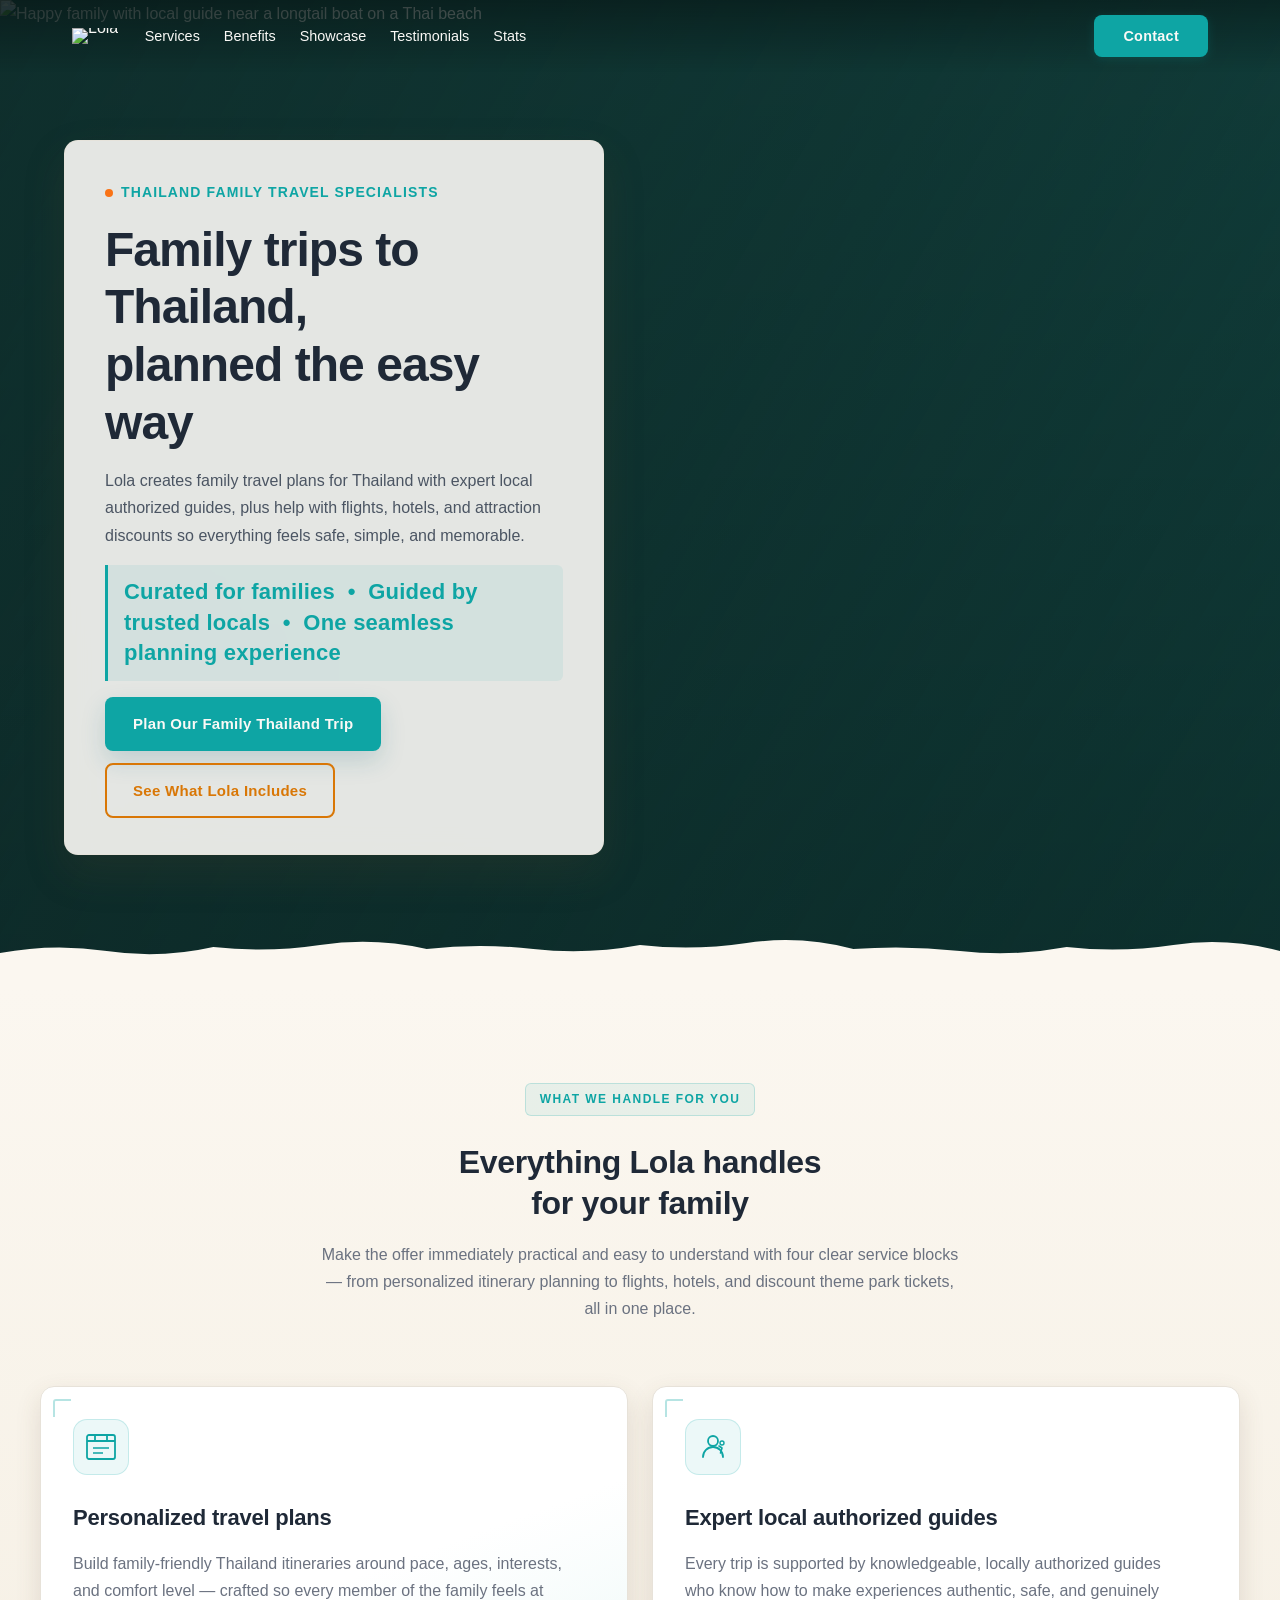
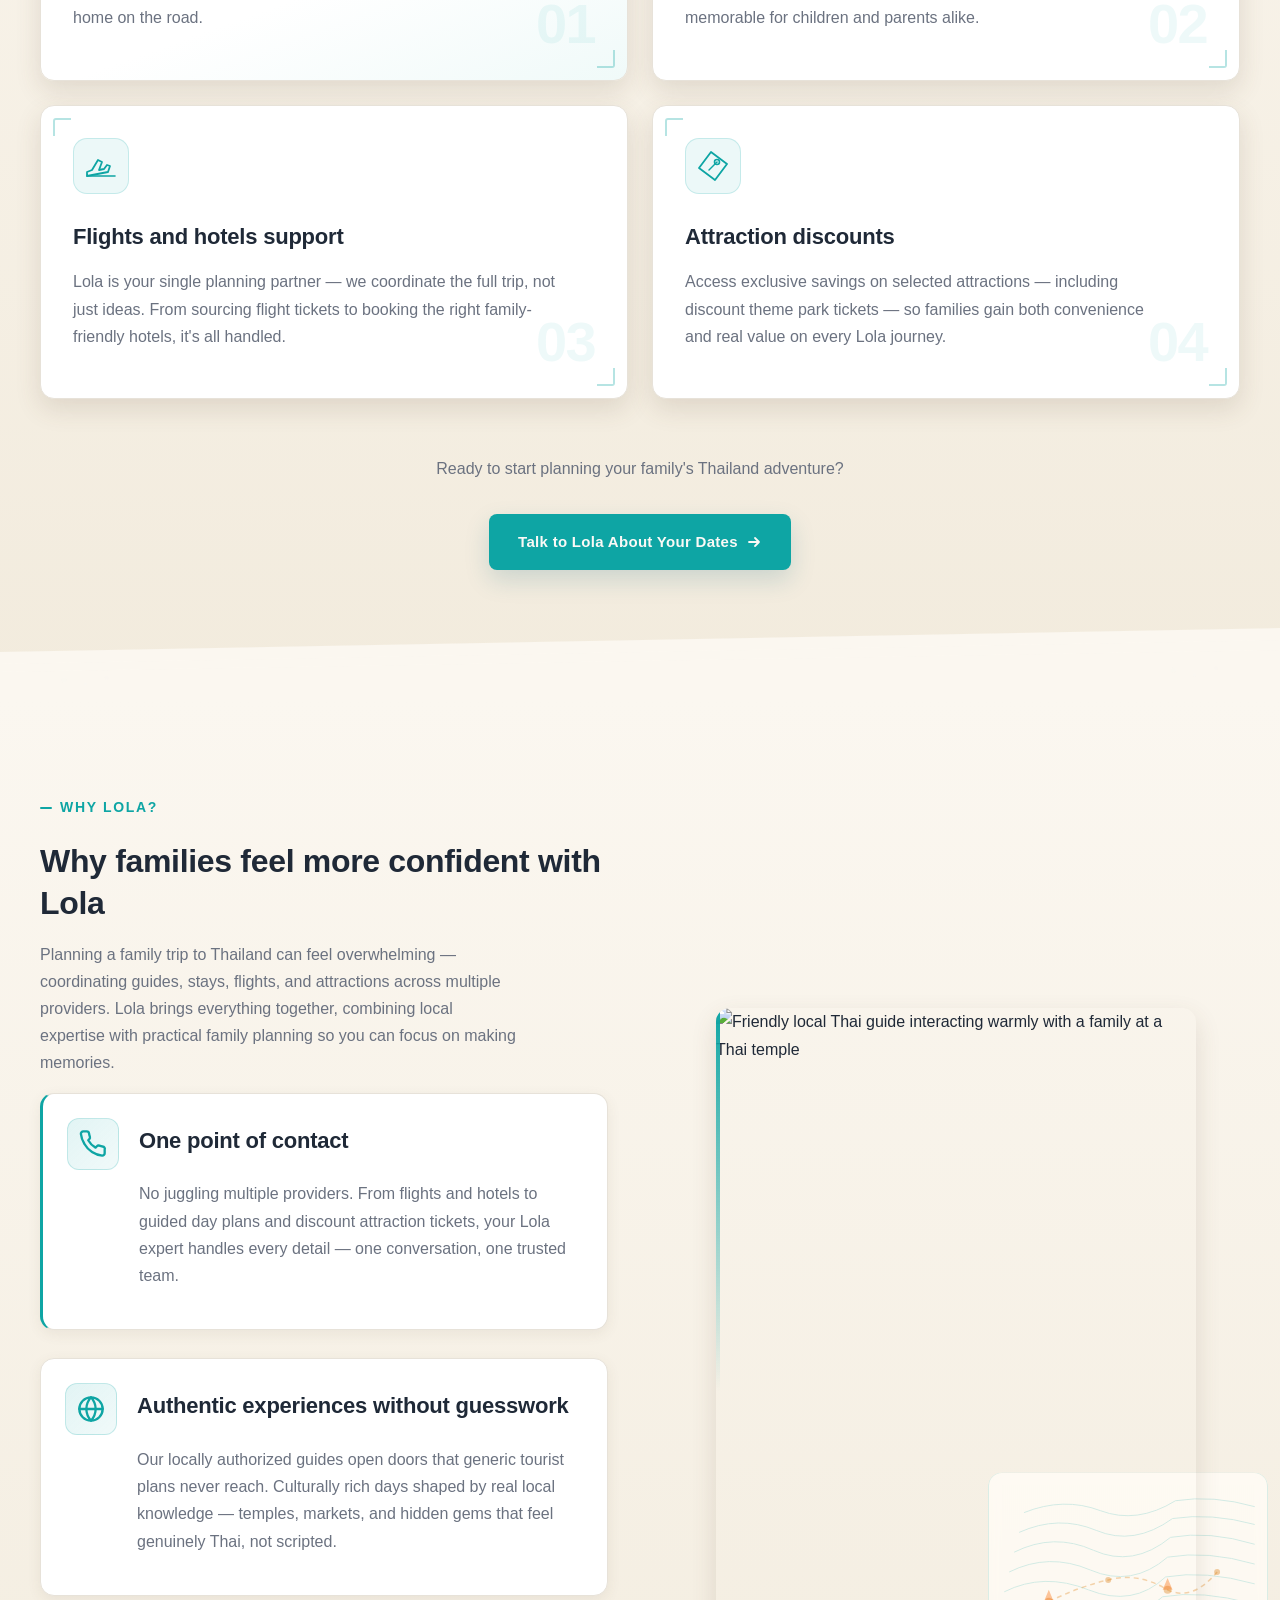
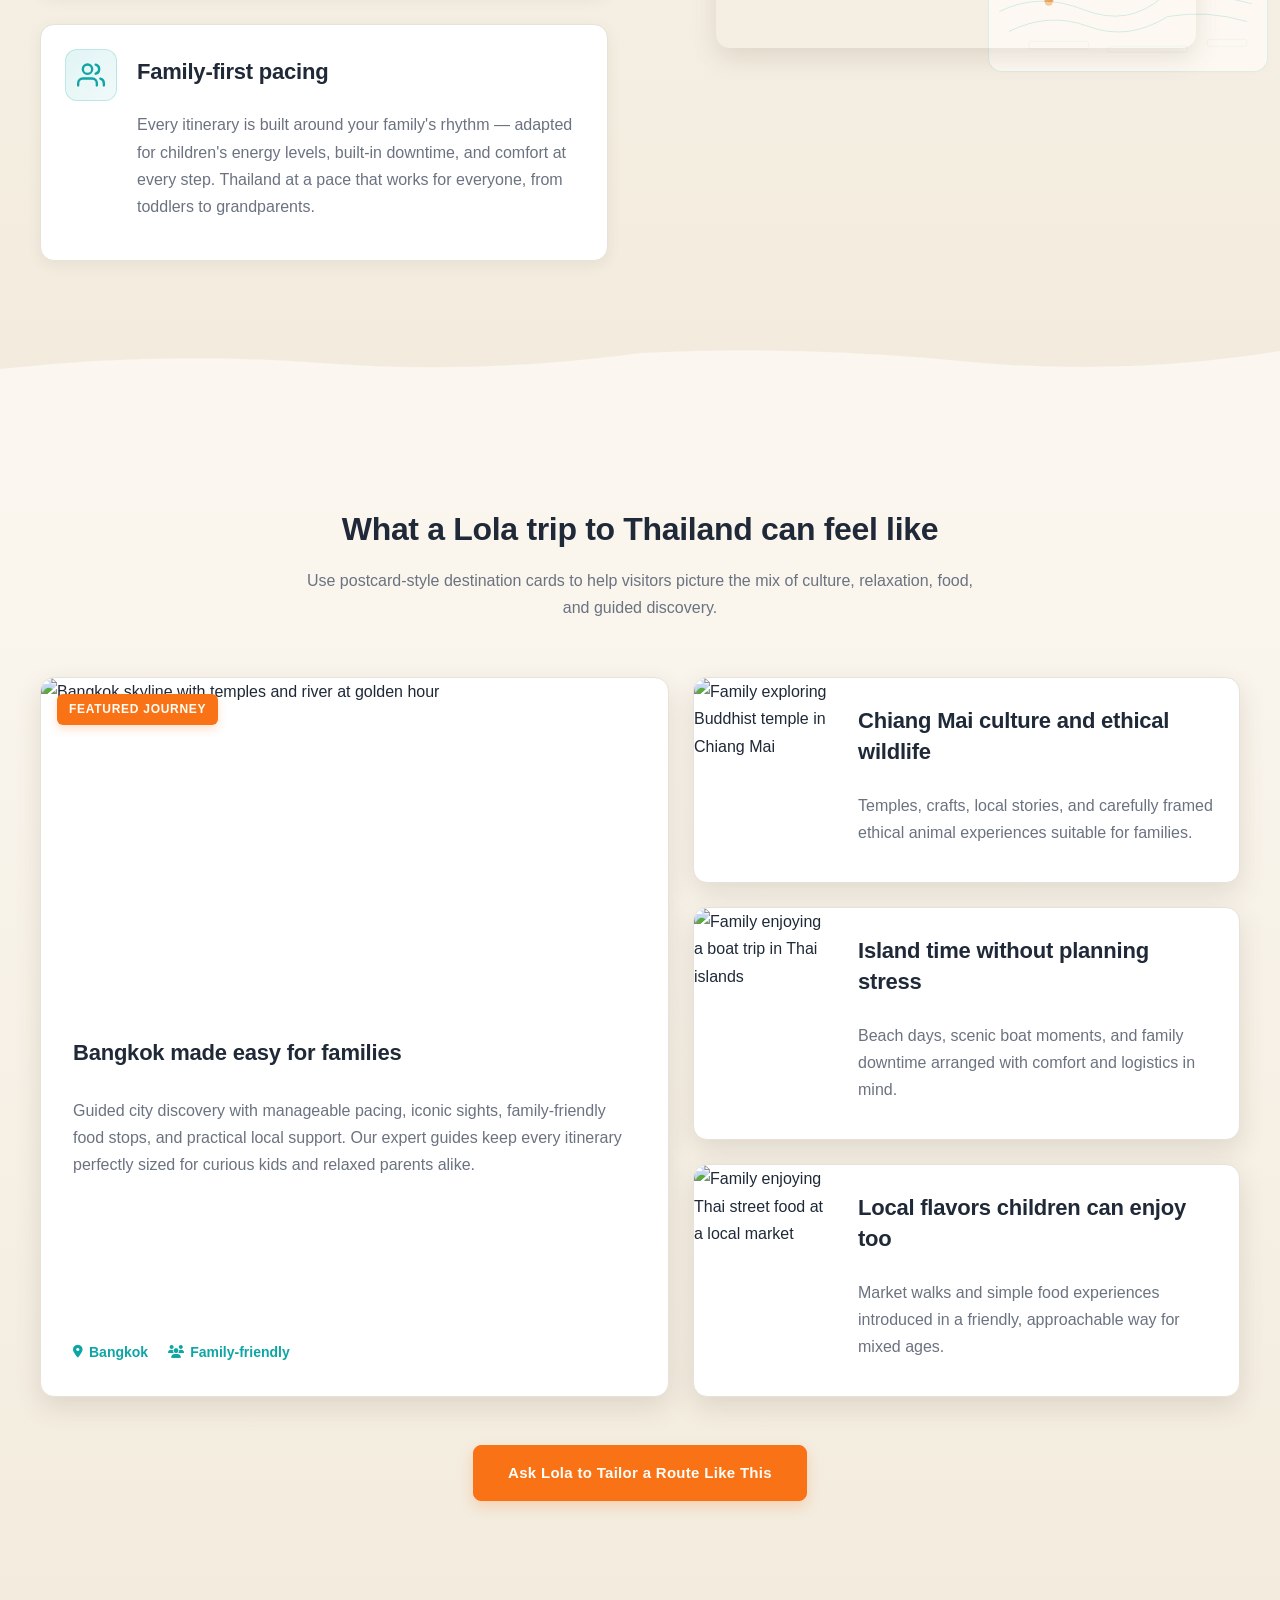
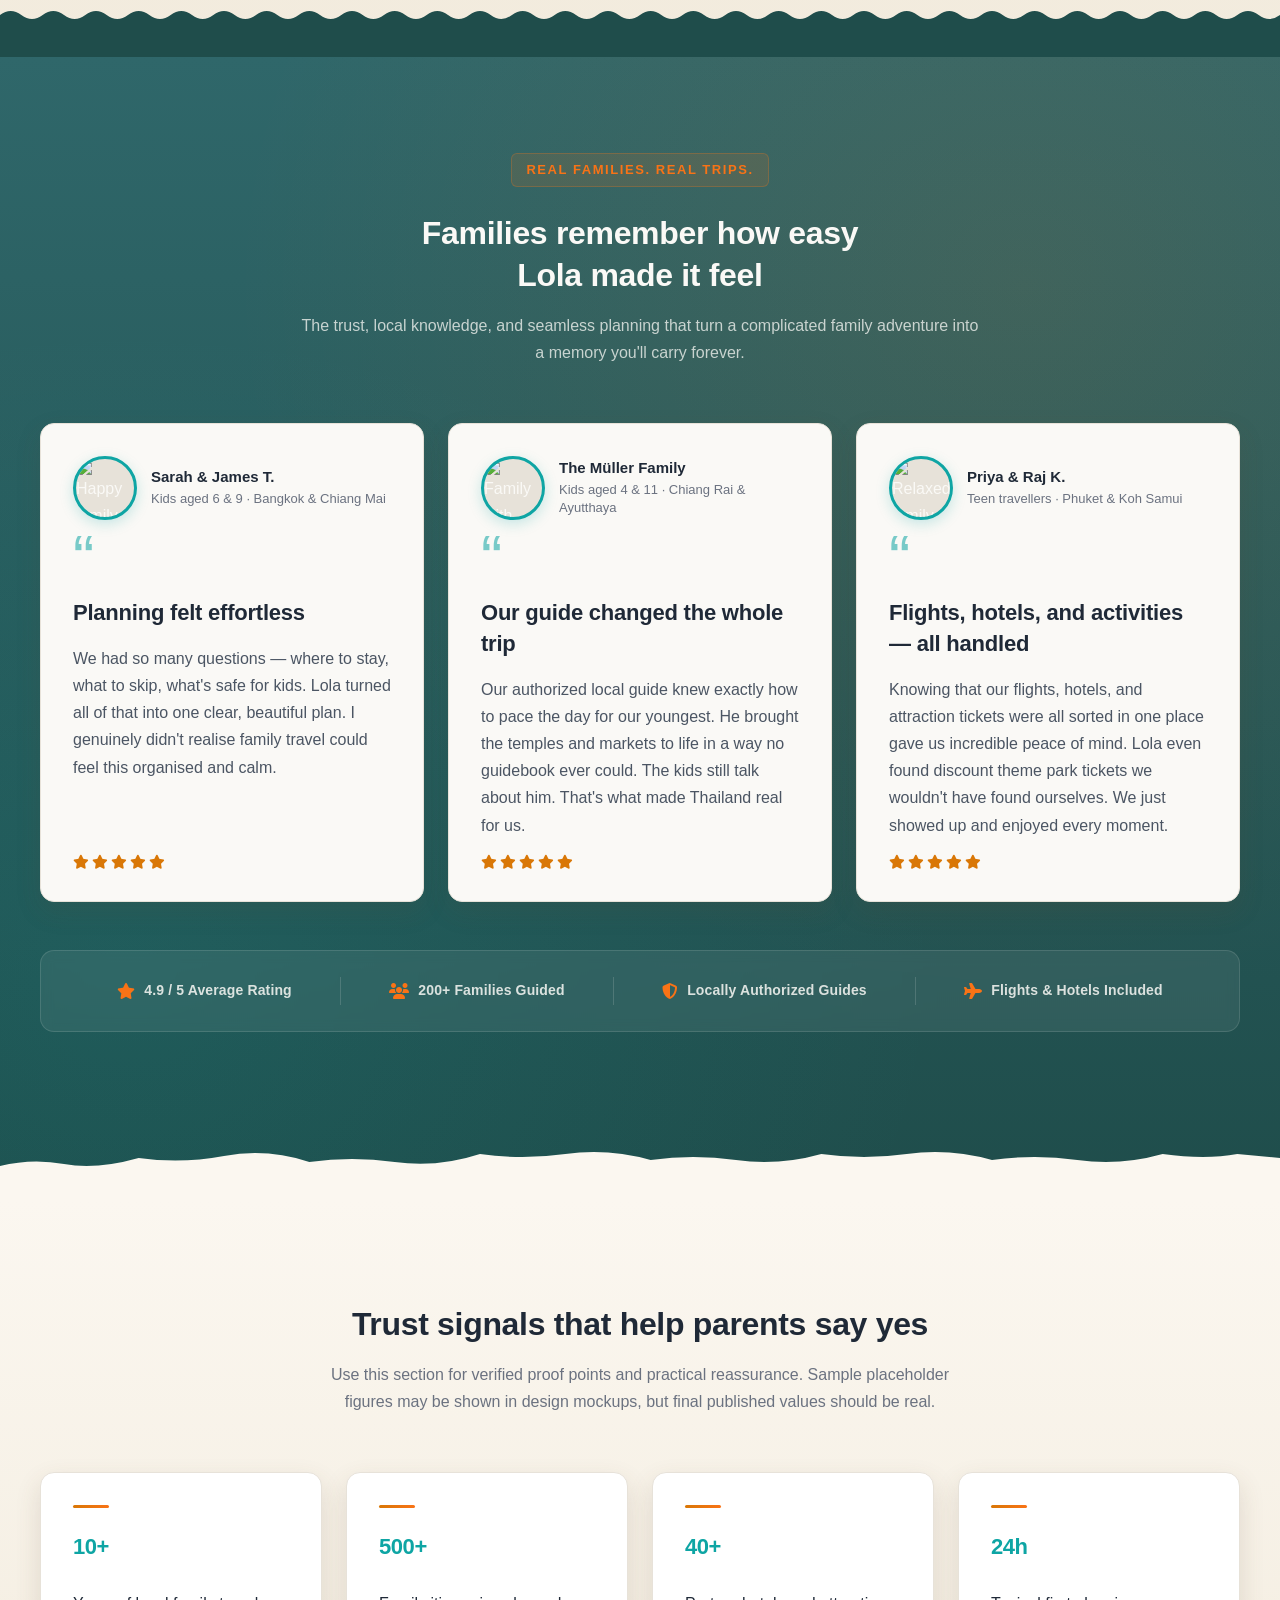
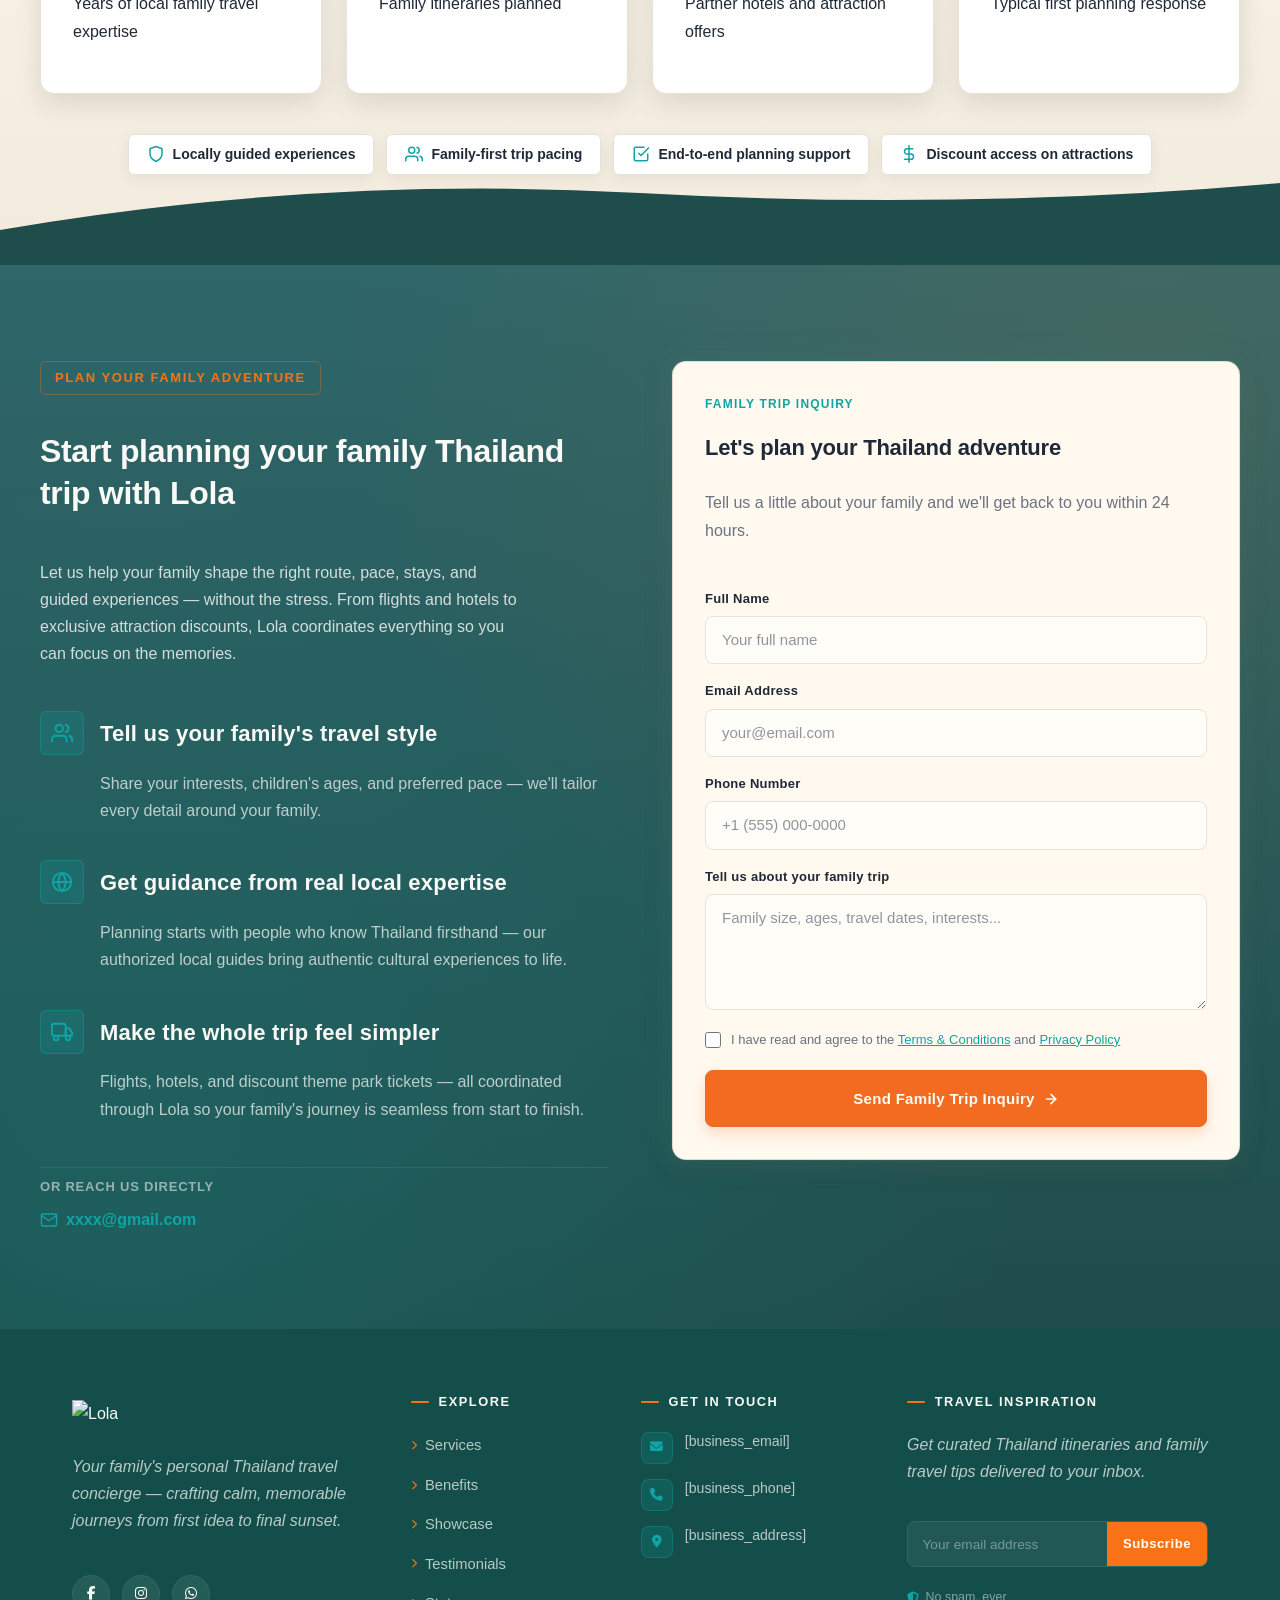
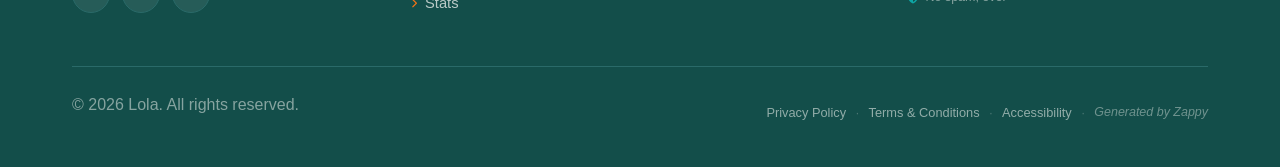
==== index.html @ 4117907b "Background sync: Progressive GitHub Sync" ====
<!DOCTYPE html>
<html lang="en" dir="ltr">
<head>
    <meta charset="UTF-8">
    <meta name="viewport" content="width=device-width, initial-scale=1.0">
    <meta name="robots" content="index, follow">
    <title>Book Google Flight Tickets to Thailand — Lola</title>
    <meta name="description" content="Discover Thailand with your family through Lola&#39;s curated guided tours. Score google flight tickets, exclusive hotel deals, and discount theme park tickets for an unforgettable adventure.">
    <meta name="keywords" content="google flight tickets, discount theme park tickets, family travel Thailand, Lola, american airlines multi city">
    
    <!-- Favicons -->
    <link rel="icon" type="image/x-icon" href="/assets/favicon.ico">
    <link rel="icon" type="image/png" sizes="16x16" href="/assets/favicon-16x16.png">
    <link rel="icon" type="image/png" sizes="32x32" href="/assets/favicon-32x32.png">
    <link rel="icon" type="image/png" sizes="48x48" href="/assets/favicon-48x48.png">
    <link rel="icon" type="image/png" sizes="192x192" href="/assets/favicon-192x192.png">
    <link rel="icon" type="image/png" sizes="512x512" href="/assets/favicon-512x512.png">
    <link rel="apple-touch-icon" href="/assets/apple-touch-icon.png">
    <!-- Zappy Analytics -->
<script>
(function() {
  'use strict';
  
  // Configuration
  var config = {
    websiteId: '468d2882-c466-44e0-af44-62653884b765',
    apiUrl: 'https://api.zappy5.com/api/analytics/track',
    sessionDuration: 30 * 60 * 1000, // 30 minutes
    visitorDuration: 30 * 24 * 60 * 60 * 1000, // 30 days
    trackPageViews: true,
    trackClicks: true,
    trackFormSubmissions: true
  };
  
  // Generate or retrieve persistent visitor ID (30 days)
  function getVisitorId() {
    var visitorKey = 'zappy_visitor_' + config.websiteId;
    var visitor = null;
    
    try {
      visitor = localStorage.getItem(visitorKey);
      if (visitor) {
        var visitorData = JSON.parse(visitor);
        var now = Date.now();
        
        // Check if visitor ID is still valid (30 days)
        if (now - visitorData.created < config.visitorDuration) {
          // Update last seen timestamp
          visitorData.lastSeen = now;
          localStorage.setItem(visitorKey, JSON.stringify(visitorData));
          return visitorData.id;
        }
      }
    } catch (e) {
      console.warn('Zappy Analytics: LocalStorage not available');
    }
    
    // Generate new visitor ID
    var newVisitorId = 'zv_' + Date.now() + '_' + Math.random().toString(36).substr(2, 9);
    
    try {
      localStorage.setItem(visitorKey, JSON.stringify({
        id: newVisitorId,
        created: Date.now(),
        lastSeen: Date.now()
      }));
    } catch (e) {
      // Continue without local storage
    }
    
    return newVisitorId;
  }
  
  // Generate or retrieve session ID (30 minutes)
  function getSessionId() {
    var sessionKey = 'zappy_session_' + config.websiteId;
    var session = null;
    
    try {
      session = sessionStorage.getItem(sessionKey);
      if (session) {
        var sessionData = JSON.parse(session);
        var now = Date.now();
        
        // Check if session is still valid
        if (now - sessionData.timestamp < config.sessionDuration) {
          // Update timestamp
          sessionData.timestamp = now;
          sessionStorage.setItem(sessionKey, JSON.stringify(sessionData));
          return sessionData.id;
        }
      }
    } catch (e) {
      console.warn('Zappy Analytics: SessionStorage not available');
    }
    
    // Generate new session ID
    var newSessionId = 'zs_' + Date.now() + '_' + Math.random().toString(36).substr(2, 9);
    
    try {
      sessionStorage.setItem(sessionKey, JSON.stringify({
        id: newSessionId,
        timestamp: Date.now()
      }));
    } catch (e) {
      // Continue without session storage
    }
    
    return newSessionId;
  }
  
  var visitorId = getVisitorId();
  var sessionId = getSessionId();
  
  // Track an event
  function trackEvent(eventType, data) {
    data = data || {};
    
    var eventData = {
      website_id: config.websiteId,
      event_type: eventType,
      page_path: window.location.pathname,
      referrer: document.referrer || 'direct',
      visitor_id: visitorId,
      session_id: sessionId,
      metadata: data
    };
    
    // Use sendBeacon if available (better for page unload events)
    if (navigator.sendBeacon) {
      var blob = new Blob([JSON.stringify(eventData)], { type: 'application/json' });
      navigator.sendBeacon(config.apiUrl, blob);
    } else {
      // Fallback to fetch
      fetch(config.apiUrl, {
        method: 'POST',
        headers: {
          'Content-Type': 'application/json'
        },
        body: JSON.stringify(eventData),
        keepalive: true
      }).catch(function(error) {
        console.warn('Zappy Analytics: Failed to track event', error);
      });
    }
  }
  
  // Track page view
  if (config.trackPageViews) {
    trackEvent('pageview', {
      title: document.title,
      url: window.location.href
    });
  }
  
  // Track clicks on important elements
  if (config.trackClicks) {
    document.addEventListener('click', function(e) {
      var target = e.target;
      
      // Track button clicks (counted as actions)
      if (target.tagName === 'BUTTON' || target.closest('button')) {
        var button = target.tagName === 'BUTTON' ? target : target.closest('button');
        trackEvent('click', {
          element: 'button',
          text: button.textContent.trim().substring(0, 100),
          id: button.id || null,
          class: button.className || null
        });
      }
      
      // Track link clicks (navigation - not counted as actions)
      else if (target.tagName === 'A' || target.closest('a')) {
        var link = target.tagName === 'A' ? target : target.closest('a');
        trackEvent('navigation', {
          element: 'link',
          text: link.textContent.trim().substring(0, 100),
          href: link.href,
          external: link.hostname !== window.location.hostname
        });
      }
    }, true);
  }
  
  // Track form submissions
  if (config.trackFormSubmissions) {
    document.addEventListener('submit', function(e) {
      var form = e.target;
      
      trackEvent('form_submit', {
        form_id: form.id || null,
        form_name: form.name || null,
        form_action: form.action || null,
        form_method: form.method || 'GET'
      });
    }, true);
  }
  
  // Track time on page (send on page unload)
  var pageLoadTime = Date.now();
  
  window.addEventListener('beforeunload', function() {
    var timeOnPage = Math.floor((Date.now() - pageLoadTime) / 1000); // in seconds
    
    trackEvent('page_unload', {
      time_on_page: timeOnPage,
      page_path: window.location.pathname
    });
  });
  
  // Expose tracking function globally for custom events
  window.zappyAnalytics = {
    track: trackEvent,
    getVisitorId: function() { return visitorId; },
    getSessionId: function() { return sessionId; }
  };
  
})();
</script>
<!-- End Zappy Analytics -->
    <meta property="og:title" content="Book Google Flight Tickets to Thailand — Lola">
  <meta property="og:description" content="Discover Thailand with your family through Lola's curated guided tours. Score google flight tickets, exclusive hotel deals, and discount theme park tickets for an unforgettable adventure.">
  <meta property="og:type" content="website">
  <meta property="og:locale" content="en_US">
  
  <meta name="twitter:card" content="summary_large_image">
  <meta name="twitter:title" content="Book Google Flight Tickets to Thailand — Lola">
  <meta name="twitter:description" content="Discover Thailand with your family through Lola's curated guided tours. Score google flight tickets, exclusive hotel deals, and discount theme park tickets for an unforgettable adventure.">
  
  <link rel="stylesheet" href="https://cdnjs.cloudflare.com/ajax/libs/font-awesome/6.4.0/css/all.min.css">

    <!-- Favicons -->
    <link rel="icon" type="image/x-icon" href="/assets/favicon.ico">
    <link rel="icon" type="image/png" sizes="16x16" href="/assets/favicon-16x16.png">
    <link rel="icon" type="image/png" sizes="32x32" href="/assets/favicon-32x32.png">
    <link rel="icon" type="image/png" sizes="48x48" href="/assets/favicon-48x48.png">
    <link rel="icon" type="image/png" sizes="192x192" href="/assets/favicon-192x192.png">
    <link rel="icon" type="image/png" sizes="512x512" href="/assets/favicon-512x512.png">
    <link rel="apple-touch-icon" href="/assets/apple-touch-icon.png">
    <!-- Cookie Consent -->
    <link rel="stylesheet" href="https://cdn.jsdelivr.net/npm/vanilla-cookieconsent@3/dist/cookieconsent.css">
    <script src="https://cdn.jsdelivr.net/npm/vanilla-cookieconsent@3/dist/cookieconsent.umd.js"></script>
    <!-- Mickidum Accessibility Toolbar -->
    <script src="https://cdn.jsdelivr.net/gh/mickidum/acc_toolbar/acctoolbar/acctoolbar.min.js"></script>
    <link rel="stylesheet" href="/styles.css">

    <style id="zappy-dropdown-submenu-styles">
      /* ========== DESKTOP DROPDOWN SUBMENU STYLES ========== */
      /* Base styles for dropdown submenus - parent must be positioned */
      .nav-menu li:has(.sub-menu), nav li:has(.sub-menu), .navbar li:has(.sub-menu), #navMenu li:has(.sub-menu) { position: relative; }
      /* Submenu base - hidden by default */
      .nav-menu .sub-menu, nav .sub-menu, .navbar .sub-menu, #navMenu .sub-menu { display: block !important; position: absolute !important; top: 100%; left: 0; min-width: 220px; background: white; border-radius: 8px; box-shadow: 0 8px 25px rgba(0,0,0,0.15); padding: 8px 0; opacity: 0; visibility: hidden; transform: translateY(10px); transition: all 0.3s ease; z-index: 1000; list-style: none; pointer-events: none; }
      /* CRITICAL: Desktop hover styles to show dropdown */
      .nav-menu li:hover > .sub-menu, nav li:hover > .sub-menu, .navbar li:hover > .sub-menu, #navMenu li:hover > .sub-menu { opacity: 1 !important; visibility: visible !important; transform: translateY(0) !important; pointer-events: auto !important; }
      /* Submenu item styling */
      .sub-menu li { list-style: none; margin: 0; padding: 0; }
      .sub-menu a { display: block !important; padding: 10px 16px !important; color: var(--text-dark, #333) !important; font-weight: 500; text-decoration: none; white-space: nowrap; transition: background-color 0.2s; }
      .sub-menu a:hover { background-color: #f5f5f5; }
      /* RTL (Hebrew/Arabic) dropdown positioning */
      [dir="rtl"] .nav-menu .sub-menu, [dir="rtl"] nav .sub-menu, [dir="rtl"] .navbar .sub-menu, html[lang="he"] .nav-menu .sub-menu, html[lang="he"] nav .sub-menu, html[lang="he"] .navbar .sub-menu, html[lang="ar"] .nav-menu .sub-menu, html[lang="ar"] nav .sub-menu, html[lang="ar"] .navbar .sub-menu { left: auto !important; right: 0 !important; }
      /* Hide empty dropdown menus */
      .sub-menu:empty, .sub-menu:not(:has(li:not(.zappy-hidden-menu-item))), .sub-menu:not(:has(li)) { display: none !important; opacity: 0 !important; visibility: hidden !important; pointer-events: none !important; }
      /* Desktop: show submenu on Menu Group hover */
      li:has(.menu-group-title):hover > .sub-menu { opacity: 1 !important; visibility: visible !important; transform: translateY(0) !important; pointer-events: auto !important; }
      /* Menu Group title styling */
      .nav-menu > li > .menu-group-title, #navMenu > li > .menu-group-title { display: inline-block; padding: 0.5rem 1rem; cursor: default; user-select: none; }
      
      /* ========== MOBILE SUBMENU STYLES ========== */
      @media (max-width: 768px) {
        .nav-menu .sub-menu, nav .sub-menu, .navbar .sub-menu, #navMenu .sub-menu { position: static !important; transform: none !important; box-shadow: none !important; background: transparent !important; max-height: 0; overflow: hidden; opacity: 0; visibility: hidden; transition: max-height 0.3s ease, opacity 0.3s ease; padding: 0 !important; border-radius: 0 !important; }
        .sub-menu.mobile-expanded { max-height: 500px !important; opacity: 1 !important; visibility: visible !important; padding: 8px 0 8px 16px !important; }
        [dir="rtl"] .sub-menu.mobile-expanded, html[lang="he"] .sub-menu.mobile-expanded { padding: 8px 16px 8px 0 !important; }
        /* Disable hover behavior on mobile */
        .nav-menu li:hover > .sub-menu, nav li:hover > .sub-menu, .navbar li:hover > .sub-menu, #navMenu li:hover > .sub-menu { opacity: 0; visibility: hidden; pointer-events: none; }
        .nav-menu li > .sub-menu.mobile-expanded, nav li > .sub-menu.mobile-expanded, .navbar li > .sub-menu.mobile-expanded, #navMenu li > .sub-menu.mobile-expanded { opacity: 1 !important; visibility: visible !important; pointer-events: auto !important; }
        .nav-menu li:has(.sub-menu), nav li:has(.sub-menu), .navbar li:has(.sub-menu), #navMenu li:has(.sub-menu) { display: flex !important; flex-wrap: wrap !important; align-items: center !important; position: relative !important; min-height: 44px !important; }
        .nav-menu li:has(.sub-menu) > a, nav li:has(.sub-menu) > a, .navbar li:has(.sub-menu) > a, #navMenu li:has(.sub-menu) > a { flex: 1 !important; min-width: 0 !important; }
        .nav-menu li:has(.sub-menu) > .menu-group-title, nav li:has(.sub-menu) > .menu-group-title, .navbar li:has(.sub-menu) > .menu-group-title, #navMenu li:has(.sub-menu) > .menu-group-title { flex: 1 !important; min-width: 0 !important; padding: 0 !important; line-height: inherit !important; }
        .nav-menu li:has(.sub-menu) > .sub-menu, nav li:has(.sub-menu) > .sub-menu, .navbar li:has(.sub-menu) > .sub-menu, #navMenu li:has(.sub-menu) > .sub-menu { flex-basis: 100% !important; width: 100% !important; }
        .nav-menu li:has(.sub-menu) > a [class*="chevron"], .nav-menu li:has(.sub-menu) > a [class*="arrow"], .nav-menu li:has(.sub-menu) > a .fa-chevron-down, .nav-menu li:has(.sub-menu) > a .fa-angle-down, nav li:has(.sub-menu) > a [class*="chevron"], nav li:has(.sub-menu) > a [class*="arrow"], #navMenu li:has(.sub-menu) > a [class*="chevron"], #navMenu li:has(.sub-menu) > a [class*="arrow"] { display: none !important; visibility: hidden !important; }
        .mobile-submenu-toggle { display: flex !important; align-items: center !important; justify-content: center !important; width: 44px !important; height: auto !important; background: transparent !important; border: none !important; cursor: pointer !important; color: var(--text-light) !important; position: static !important; flex-shrink: 0 !important; align-self: stretch !important; z-index: 2 !important; padding: 0 !important; margin: 0 !important; }
        .mobile-submenu-toggle::after { content: '' !important; width: 0 !important; height: 0 !important; border-left: 6px solid transparent !important; border-right: 6px solid transparent !important; border-top: 7px solid currentColor !important; transition: transform 0.3s ease !important; }
        .mobile-submenu-toggle.expanded::after { transform: rotate(180deg) !important; }
        .sub-menu a { padding: 10px 0 !important; display: block !important; color: var(--text-light) !important; }
        .navbar .sub-menu li a, nav.navbar .sub-menu li a, .zappy-products-dropdown .sub-menu a { color: var(--text-light) !important; }
      }
      @media (min-width: 769px) { .mobile-submenu-toggle { display: none !important; } }
    </style>

    <style id="mobile-lang-menu-deployed-css">
    @media (max-width: 768px) {
      .lang-switcher,
      .nav-cta-container .lang-switcher,
      .nav-container .lang-switcher,
      .navbar .lang-switcher,
      .navbar .nav-cta-container .lang-switcher,
      .nav-icons-left .lang-switcher,
      .nav-ecommerce-icons .lang-switcher { display: none !important; }
      .mobile-lang-menu { width: 100%; border-top: 1px solid rgba(128,128,128,0.2); padding: 8px 0 0 0; margin-top: 8px; }
      .mobile-lang-toggle { display: flex !important; align-items: center; justify-content: space-between; width: 100%; padding: 12px 16px; background: none; border: none; cursor: pointer; font-size: 15px; color: inherit; font-family: inherit; }
      .mobile-lang-toggle::after { content: ''; display: inline-block; width: 8px; height: 8px; border-right: 2px solid currentColor; border-bottom: 2px solid currentColor; transform: rotate(45deg); transition: transform 0.3s ease; margin-left: 8px; }
      .mobile-lang-toggle.expanded::after { transform: rotate(-135deg); }
      .mobile-lang-options { max-height: 0; overflow: hidden; transition: max-height 0.3s ease; }
      .mobile-lang-options.expanded { max-height: 300px; }
      .mobile-lang-option { display: flex !important; align-items: center; gap: 10px; padding: 10px 24px; text-decoration: none; color: inherit; font-size: 14px; font-family: inherit; }
      .mobile-lang-option:hover { background: rgba(128,128,128,0.1); }
      .mobile-lang-option.active { font-weight: 600; opacity: 0.7; pointer-events: none; }
      .mobile-lang-option img { width: 20px; height: 20px; border-radius: 50%; }
    }
    @media (min-width: 769px) {
      .mobile-lang-menu { display: none !important; }
    }
    </style>

    <style id="zappy-widget-visibility">
      #mic-access-tool-general-button, .mic-access-tool-general-button,
      #mic-init-access-tool .mic-access-tool-general-button, #mic-init-access-tool #mic-access-tool-general-button,
      ._access-icon, #mic-access-tool-box, .mic-access-tool-box,
      #mic-init-access-tool #mic-access-tool-box, div[id*="mic-access-tool-box"], ._access-menu {
        display: none !important; visibility: hidden !important; opacity: 0 !important; pointer-events: none !important;
      }
    </style>
</head>
<body>

  <nav class="navbar">
  <button class="mobile-toggle" id="mobileToggle" aria-label="Menu">
    <svg class="hamburger-icon" width="24" height="24" viewBox="0 0 24 24" fill="none">
      <path d="M3 12h18M3 6h18M3 18h18" stroke="currentColor" stroke-width="2" stroke-linecap="round"></path>
    </svg>
    <svg class="close-icon" width="24" height="24" viewBox="0 0 24 24" fill="none" style="display: none;">
      <path d="M18 6L6 18M6 6l12 12" stroke="currentColor" stroke-width="2" stroke-linecap="round"></path>
    </svg>
  </button>

  <button class="phone-header-btn" data-phone="+1-800-555-0199" aria-label="Call">
    <svg width="20" height="20" viewBox="0 0 24 24" fill="currentColor">
      <path d="M22 16.92v3a2 2 0 0 1-2.18 2 19.79 19.79 0 0 1-8.63-3.07 19.5 19.5 0 0 1-6-6 19.79 19.79 0 0 1-3.07-8.67A2 2 0 0 1 4.11 2h3a2 2 0 0 1 2 1.72 12.84 12.84 0 0 0 .7 2.81 2 2 0 0 1-.45 2.11L8.09 9.91a16 16 0 0 0 6 6l1.27-1.27a2 2 0 0 1 2.11-.45 12.84 12.84 0 0 0 2.81.7A2 2 0 0 1 22 16.92z"></path>
    </svg>
  </button>

  <div class="nav-container">
    <div class="nav-brand">
      <a href="/" class="logo-link">
        <img src="/assets/business-logo.webp" alt="Lola" class="logo">
      </a>
    </div>

    <ul class="nav-menu" id="navMenu"><li><a href="#services">Services</a></li><li><a href="#benefits">Benefits</a></li><li><a href="#showcase">Showcase</a></li><li><a href="#testimonials">Testimonials</a></li><li><a href="#stats">Stats</a></li></ul>

    <div class="nav-cta-container">
      <a href="#contact" class="nav-cta-btn">Contact</a>
    </div>
  </div>
</nav>
<script>

// Navbar Mobile Menu Toggle and Contrast Fix
(function() {
  // Use 'load' event instead of 'DOMContentLoaded' to ensure we run AFTER all other scripts
  window.addEventListener('load', function() {
    
    // FIX MOBILE BUTTON CONTRAST
    // Detect navbar background color and apply contrasting color to mobile buttons
    const navbar = document.querySelector('.navbar, nav, header');
    if (!navbar) {
      console.log('[Navbar] Navbar element not found');
      return;
    }
    
    // DECLARE VARIABLES EARLY to avoid Temporal Dead Zone errors
    // These are used in multiple places below
    let mobileToggle = document.getElementById('mobileToggle') ||
                       document.querySelector('.mobile-toggle') ||
                       document.querySelector('.hamburger') ||
                       document.querySelector('.hamburger-menu') ||
                       document.querySelector('.menu-toggle') ||
                       document.querySelector('.burger-menu') ||
                       document.querySelector('[aria-label="Menu"]') ||
                       document.querySelector('[aria-label="תפריט"]');
    
    const phoneBtn = document.querySelector('.phone-header-btn');
    
    const computedStyle = window.getComputedStyle(navbar);
    let bgColor = computedStyle.backgroundColor;
    
    console.log('[Navbar] Initial navbar background:', bgColor);
    
    // Check if background is transparent or rgba with 0 alpha
    const isTransparent = bgColor === 'transparent' || 
                         bgColor === 'rgba(0, 0, 0, 0)' ||
                         (bgColor.startsWith('rgba') && bgColor.includes(', 0)'));
    
    if (isTransparent) {
      // Check for background-image or gradient
      const bgImage = computedStyle.backgroundImage;
      if (bgImage && bgImage !== 'none') {
        console.log('[Navbar] Navbar has background image/gradient, using dark text');
        bgColor = 'rgb(240, 240, 240)'; // Assume light background
      } else {
        // Transparent navbar - check body background
        const bodyBg = window.getComputedStyle(document.body).backgroundColor;
        console.log('[Navbar] Navbar transparent, using body background:', bodyBg);
        bgColor = bodyBg;
      }
    }
    
    // Calculate luminance to determine if background is light or dark
    const rgb = bgColor.match(/\d+/g);
    if (rgb && rgb.length >= 3) {
      const r = parseInt(rgb[0]);
      const g = parseInt(rgb[1]);
      const b = parseInt(rgb[2]);
      const luminance = (0.299 * r + 0.587 * g + 0.114 * b) / 255;
      
      // Mobile button colors are set by Claude's AI-generated CSS (same as .nav-menu a)
      // No dynamic color overrides needed - colors come from the generated navbar CSS
      console.log('[Navbar] Mobile button colors preserved from Claude CSS (luminance:', luminance.toFixed(2) + ')');
      
      // FIX ICON SIZES - Ensure SVGs are properly sized and visible
      // INJECT CRITICAL CSS TO OVERRIDE ANY CONFLICTING RULES
      const criticalCSS = document.createElement('style');
      criticalCSS.id = 'zappy-mobile-nav-fix';
      const htmlLang = document.documentElement.lang || 'en';
      const htmlDir = document.documentElement.dir || 'ltr';
      // Check both dir attribute AND lang for RTL detection
      // dir="rtl" is the most reliable indicator
      const isRTL = htmlDir === 'rtl' || htmlLang === 'he' || htmlLang === 'ar';
      
      criticalCSS.textContent = `
        /* Hide mobile buttons on desktop, show only on mobile */
        @media (min-width: 769px) {
          .mobile-toggle,
          .phone-header-btn {
            display: none !important;
          }
        }
        
        /* Show and position mobile buttons correctly on mobile */
        @media (max-width: 768px) {
          .mobile-toggle,
          .phone-header-btn {
            position: absolute !important;
            top: 50% !important;
            transform: translateY(-50%) !important;
            z-index: 1001 !important;
            display: flex !important;
            align-items: center !important;
            justify-content: center !important;
            width: 36px !important;
            height: 36px !important;
            border-radius: 50% !important;
            border: none !important;
            cursor: pointer !important;
            padding: 6px !important;
            background: none !important;
            color: var(--nav-text, var(--text-light)) !important;
          }
          
          /* LTR positioning (default): hamburger LEFT, phone RIGHT */
          html:not([dir="rtl"]):not([lang="he"]):not([lang="ar"]) .mobile-toggle,
          html[dir="ltr"] .mobile-toggle {
            left: 12px !important;
            right: auto !important;
          }
          html:not([dir="rtl"]):not([lang="he"]):not([lang="ar"]) .phone-header-btn,
          html[dir="ltr"] .phone-header-btn {
            right: 12px !important;
            left: auto !important;
          }
          
          /* RTL positioning: hamburger RIGHT, phone LEFT */
          html[dir="rtl"] .mobile-toggle,
          html[lang="he"] .mobile-toggle,
          html[lang="ar"] .mobile-toggle {
            right: 12px !important;
            left: auto !important;
          }
          html[dir="rtl"] .phone-header-btn,
          html[lang="he"] .phone-header-btn,
          html[lang="ar"] .phone-header-btn {
            left: 12px !important;
            right: auto !important;
          }
          
          /* CRITICAL: Ensure nav-container has min-height on mobile */
          /* All children are positioned absolutely/fixed on mobile, so height:auto collapses to 0 */
          .nav-container {
            min-height: 70px !important;
            position: relative !important;
          }
          
          /* Ensure SVG icons are properly sized and inherit color */
          .mobile-toggle svg,
          .phone-header-btn svg {
            width: 24px !important;
            height: 24px !important;
            /* Don't force display - let JavaScript control hamburger/close toggle */
          }
          
          /* Reset nav-cta-container on mobile - remove desktop box-shadow/padding */
          /* that creates a visible ghost box when CTA button is hidden */
          .nav-cta-container {
            box-shadow: none !important;
            padding: 0 !important;
          }
          
          /* Hide nav-cta-container entirely on mobile when there's no lang-switcher */
          /* (only the CTA button is inside, and it's hidden on mobile) */
          .nav-cta-container:not(:has(.lang-switcher)) {
            display: none !important;
          }
          
          /* CRITICAL: Prevent hero image fade gradient from bleeding over headline text */
          /* The .image-fade-gradient has bottom: -30px (extends below parent) */
          /* On mobile stacked layout, this overlaps the h1 text below the image */
          .hero-image-column {
            overflow: hidden !important;
          }
          .image-fade-gradient {
            bottom: 0 !important;
          }
          
          /* Hide desktop language switcher on mobile - hamburger menu handles it */
          /* High specificity to override stored CSS */
          .lang-switcher,
          .nav-cta-container .lang-switcher,
          .nav-container .lang-switcher,
          .navbar .lang-switcher,
          .navbar .nav-cta-container .lang-switcher {
            display: none !important;
          }
        }
      `;
      
      // Remove existing fix if present and inject new one
      const existing = document.getElementById('zappy-mobile-nav-fix');
      if (existing) existing.remove();
      document.head.appendChild(criticalCSS);
      
      console.log('[Navbar] Critical CSS injected for mobile nav positioning');
      
      // ONLY apply inline positioning styles on mobile viewport
      // On desktop, the CSS handles hiding these buttons with display: none
      // Inline styles were breaking desktop layout by overriding CSS
      const isMobileViewport = window.innerWidth <= 768;
      
      if (mobileToggle) {
        // Icon sizing applies to all viewports for consistency
        const hamburgerIcon = mobileToggle.querySelector('.hamburger-icon');
        const closeIcon = mobileToggle.querySelector('.close-icon');
        
        if (hamburgerIcon) {
          hamburgerIcon.style.setProperty('width', '24px', 'important');
          hamburgerIcon.style.setProperty('height', '24px', 'important');
          hamburgerIcon.style.setProperty('display', 'block', 'important'); // Show hamburger by default
        }
        if (closeIcon) {
          closeIcon.style.setProperty('width', '24px', 'important');
          closeIcon.style.setProperty('height', '24px', 'important');
          closeIcon.style.setProperty('display', 'none', 'important'); // Hide close icon by default
        }
        
        // ONLY set positioning inline styles on mobile
        if (isMobileViewport) {
          mobileToggle.style.setProperty('position', 'absolute', 'important');
          mobileToggle.style.setProperty('top', '50%', 'important');
          mobileToggle.style.setProperty('transform', 'translateY(-50%)', 'important');
          mobileToggle.style.setProperty('z-index', '1001', 'important');
          
          // Clear any inline left/right so CSS can take over based on html[dir]
          mobileToggle.style.removeProperty('left');
          mobileToggle.style.removeProperty('right');
          
          console.log('[Navbar] Mobile toggle positioning applied (mobile viewport)');
        } else {
          // On desktop, clear any positioning styles to let CSS handle it
          mobileToggle.style.removeProperty('position');
          mobileToggle.style.removeProperty('top');
          mobileToggle.style.removeProperty('transform');
          mobileToggle.style.removeProperty('z-index');
          mobileToggle.style.removeProperty('left');
          mobileToggle.style.removeProperty('right');
          console.log('[Navbar] Desktop viewport - cleared mobile toggle inline positioning');
        }
      }
      
      if (phoneBtn) {
        // Icon sizing applies to all viewports
        const phoneIcon = phoneBtn.querySelector('svg');
        if (phoneIcon) {
          phoneIcon.style.width = '24px';
          phoneIcon.style.height = '24px';
          phoneIcon.setAttribute('width', '24');
          phoneIcon.setAttribute('height', '24');
        }
        
        // ONLY set positioning inline styles on mobile
        if (isMobileViewport) {
          phoneBtn.style.setProperty('position', 'absolute', 'important');
          phoneBtn.style.setProperty('top', '50%', 'important');
          phoneBtn.style.setProperty('transform', 'translateY(-50%)', 'important');
          phoneBtn.style.setProperty('z-index', '1001', 'important');
          
          // Clear any inline left/right so CSS can take over based on html[dir]
          phoneBtn.style.removeProperty('left');
          phoneBtn.style.removeProperty('right');
          
          console.log('[Navbar] Phone button positioning applied (mobile viewport)');
        } else {
          // On desktop, clear any positioning styles to let CSS handle it
          phoneBtn.style.removeProperty('position');
          phoneBtn.style.removeProperty('top');
          phoneBtn.style.removeProperty('transform');
          phoneBtn.style.removeProperty('z-index');
          phoneBtn.style.removeProperty('left');
          phoneBtn.style.removeProperty('right');
          console.log('[Navbar] Desktop viewport - cleared phone button inline positioning');
        }
      }
    } else {
      console.log('[Navbar] Could not parse background color:', bgColor);
    }
    
    // MOBILE MENU TOGGLE
    // Re-query in case DOM changed (mobileToggle already declared at top of function)
    mobileToggle = document.getElementById('mobileToggle') ||
                   document.querySelector('.mobile-toggle') ||
                   document.querySelector('.hamburger') ||
                   document.querySelector('.hamburger-menu') ||
                   document.querySelector('.menu-toggle') ||
                   document.querySelector('.burger-menu') ||
                   document.querySelector('[aria-label="Menu"]') ||
                   document.querySelector('[aria-label="תפריט"]');
    
    // EXPANDED SEARCH: Find nav menu by ID or class
    const navMenu = document.getElementById('navMenu') ||
                  document.querySelector('.nav-menu') ||
                  document.querySelector('.nav-links') ||
                  document.querySelector('nav ul:not(.submenu)');
    
    if (!mobileToggle || !navMenu) {
      console.log('[Navbar] Mobile toggle or menu not found:', { toggle: !!mobileToggle, menu: !!navMenu });
      return;
    }
    
    // Ensure navMenu has ID for CSS targeting
    if (!navMenu.id) {
      navMenu.id = 'navMenu';
    }
    
    console.log('[Navbar] Initializing mobile menu...');
    
    // Remove any existing event listeners by cloning the button
    const newToggle = mobileToggle.cloneNode(true);
    mobileToggle.parentNode.replaceChild(newToggle, mobileToggle);
    
    // Toggle menu on button click - use newToggle now
    newToggle.addEventListener('click', function(e) {
      e.preventDefault();
      e.stopPropagation();
      
      const hamburgerIcon = this.querySelector('.hamburger-icon');
      const closeIcon = this.querySelector('.close-icon');
      const isActive = navMenu.classList.contains('active');
      
      if (isActive) {
        // Close menu
        navMenu.classList.remove('active');
        if (hamburgerIcon) hamburgerIcon.style.setProperty('display', 'block', 'important');
        if (closeIcon) closeIcon.style.setProperty('display', 'none', 'important');
        document.body.style.overflow = '';
        console.log('[Navbar] Menu closed');
      } else {
        // Open menu
        navMenu.classList.add('active');
        if (hamburgerIcon) hamburgerIcon.style.setProperty('display', 'none', 'important');
        if (closeIcon) closeIcon.style.setProperty('display', 'block', 'important');
        document.body.style.overflow = 'hidden';
        console.log('[Navbar] Menu opened');
      }
    });
    
    // Close menu when clicking nav links (but NOT dropdown toggles)
    const navLinks = navMenu.querySelectorAll('a');
    navLinks.forEach(function(link) {
      link.addEventListener('click', function() {
        // Don't close if it's a dropdown child (unless it's a real navigation link)
        if (this.getAttribute('href') === '#') return;
        
        const hamburgerIcon = newToggle.querySelector('.hamburger-icon');
        const closeIcon = newToggle.querySelector('.close-icon');
        
        navMenu.classList.remove('active');
        if (hamburgerIcon) hamburgerIcon.style.setProperty('display', 'block', 'important');
        if (closeIcon) closeIcon.style.setProperty('display', 'none', 'important');
        document.body.style.overflow = '';
        console.log('[Navbar] Menu closed (link clicked)');
      });
    });
    
    // DROPDOWN MENU TOGGLE (for mobile and touch devices)
    var dropdownToggles = navMenu.querySelectorAll('.dropdown-toggle');
    dropdownToggles.forEach(function(toggle) {
      toggle.addEventListener('click', function(e) {
        e.preventDefault();
        e.stopPropagation();
        var parent = this.closest('.nav-dropdown');
        if (!parent) return;
        
        // Close other open dropdowns at the same level
        var siblings = parent.parentNode.querySelectorAll('.nav-dropdown.open');
        siblings.forEach(function(sib) {
          if (sib !== parent) sib.classList.remove('open');
        });
        
        parent.classList.toggle('open');
        console.log('[Navbar] Dropdown toggled:', parent.classList.contains('open') ? 'open' : 'closed');
      });
    });
    
    // Close dropdowns when clicking outside
    document.addEventListener('click', function(e) {
      if (!e.target.closest('.nav-dropdown')) {
        var openDropdowns = document.querySelectorAll('.nav-dropdown.open');
        openDropdowns.forEach(function(dd) { dd.classList.remove('open'); });
      }
    });
    
    console.log('[Navbar] Dropdown handlers initialized for ' + dropdownToggles.length + ' dropdowns');
    
    // Phone button functionality (phoneBtn already declared at top of function)
    if (phoneBtn) {
      phoneBtn.addEventListener('click', function() {
        // Get phone number from placeholder in page or use default
        const phoneLinks = document.querySelectorAll('a[href^="tel:"]');
        const phoneNumber = phoneLinks.length > 0 
          ? phoneLinks[0].getAttribute('href').replace('tel:', '')
          : '[business_phone]';
        
        window.location.href = 'tel:' + phoneNumber;
        console.log('[Navbar] Phone button clicked');
      });
    }
    
    console.log('[Navbar] Mobile menu initialized successfully');
    
    // === WHATSAPP BUTTON VISIBILITY FIX ===
    // Ensure WhatsApp floating button is hidden on desktop and visible on mobile
    // IMPORTANT: Only target the floating button by its class, NOT generic wa.me links
    const handleWhatsAppVisibility = function() {
      const whatsappBtn = document.querySelector('.whatsapp-float');
      if (whatsappBtn) {
        const isDesktop = window.innerWidth >= 769;
        if (isDesktop) {
          whatsappBtn.style.setProperty('display', 'none', 'important');
          whatsappBtn.style.setProperty('visibility', 'hidden', 'important');
          whatsappBtn.style.setProperty('opacity', '0', 'important');
          whatsappBtn.style.setProperty('pointer-events', 'none', 'important');
          console.log('[WhatsApp] Button hidden on desktop');
        } else {
          whatsappBtn.style.removeProperty('display');
          whatsappBtn.style.removeProperty('visibility');
          whatsappBtn.style.removeProperty('opacity');
          whatsappBtn.style.removeProperty('pointer-events');
          console.log('[WhatsApp] Button visible on mobile');
        }
      }
    };
    
    // Run on load
    handleWhatsAppVisibility();
    
    // Run on resize with debouncing
    let resizeTimer;
    window.addEventListener('resize', function() {
      clearTimeout(resizeTimer);
      resizeTimer = setTimeout(handleWhatsAppVisibility, 100);
    });
  });
})();

</script>
  
  <main>
    <section id="hero" class="home-hero-section" data-layout-spec="Home-hero" data-hero-type="fullscreen-scrim">
  <!-- Background Image -->
  <div class="home-hero-bg">
    <img data-hero-bg="true" data-placeholder="home-hero-image-1" data-context="A joyful family of four — parents and two young children — standing with a warm, smiling Thai local guide near a traditional longtail boat on a sun-drenched turquoise beach in Thailand. Morning golden light, lush green hills in the background, the family looking relaxed and excited. Photorealistic travel photography, vibrant tropical colors, authentic cultural atmosphere." width="1200" height="700" src="/assets/site-home-hero-image-1.webp" alt="Happy family with local guide near a longtail boat on a Thai beach" class="home-hero-img">
  </div>

  <!-- Scrim Overlay -->
  <div class="home-hero-scrim" aria-hidden="true"></div>

  <!-- Content Card -->
  <div class="home-hero-content-wrap">
    <div class="home-hero-card">
      <div class="home-hero-eyebrow">
        <span class="home-hero-eyebrow-dot"></span>
        <span>Thailand Family Travel Specialists</span>
      </div>
      <h1 class="home-hero-h1">Family trips to Thailand,<br>planned the easy way</h1>
      <p class="home-hero-body">Lola creates family travel plans for Thailand with expert local authorized guides, plus help with flights, hotels, and attraction discounts so everything feels safe, simple, and memorable.</p>
      <h3 class="home-hero-trust">Curated for families &nbsp;•&nbsp; Guided by trusted locals &nbsp;•&nbsp; One seamless planning experience</h3>
      <div class="home-hero-ctas">
        <a href="#contact" class="home-hero-btn-primary">Plan Our Family Thailand Trip</a>
        <a href="#services" class="home-hero-btn-secondary">See What Lola Includes</a>
      </div>
    </div>
  </div>

  <!-- Bottom Divider -->
  <div class="home-hero-divider-wrapper">
    <svg data-no-icon-edit="true" aria-hidden="true" viewBox="0 0 1440 72" preserveAspectRatio="none" xmlns="http://www.w3.org/2000/svg">
      <path d="M0,72 L0,38 Q60,28 120,36 T240,32 Q300,38 360,30 T480,34 Q540,28 600,34 T720,30 Q780,36 840,28 T960,34 Q1020,30 1080,36 T1200,32 Q1260,38 1320,30 T1440,36 L1440,72 Z" fill="#FBF7F0"></path>
    </svg>
  </div>
</section>

<section id="services" class="home-services-section" data-layout-spec="Home-services">
  <div class="home-services-container">

    <!-- Centered Intro Block -->
    <div class="home-services-intro">
      <span class="home-services-eyebrow">What We Handle For You</span>
      <h2 class="home-services-heading">Everything Lola handles<br>for your family</h2>
      <p class="home-services-subtext">Make the offer immediately practical and easy to understand with four clear service blocks — from personalized itinerary planning to flights, hotels, and discount theme park tickets, all in one place.</p>
    </div>

    <!-- 2x2 Services Grid -->
    <div class="home-services-grid">

      <!-- Card 1: Personalized Travel Plans -->
      <article class="home-services-card home-services-card--featured">
        <div class="home-services-card-corner home-services-card-corner--tl"></div>
        <div class="home-services-card-corner home-services-card-corner--br"></div>
        <div class="home-services-card-icon-wrap">
          <svg data-element-type="icon" data-icon-type="svg" width="36" height="36" viewBox="0 0 36 36" fill="none" xmlns="http://www.w3.org/2000/svg" aria-hidden="true">
            <rect x="4" y="6" width="28" height="24" rx="2" stroke="currentColor" stroke-width="1.8" fill="none"></rect>
            <line x1="4" y1="12" x2="32" y2="12" stroke="currentColor" stroke-width="1.8"></line>
            <line x1="12" y1="6" x2="12" y2="12" stroke="currentColor" stroke-width="1.8"></line>
            <line x1="24" y1="6" x2="24" y2="12" stroke="currentColor" stroke-width="1.8"></line>
            <line x1="10" y1="19" x2="26" y2="19" stroke="currentColor" stroke-width="1.6"></line>
            <line x1="10" y1="24" x2="20" y2="24" stroke="currentColor" stroke-width="1.6"></line>
          </svg>
        </div>
        <div class="home-services-card-content">
          <h3 class="home-services-card-title">Personalized travel plans</h3>
          <p class="home-services-card-text">Build family-friendly Thailand itineraries around pace, ages, interests, and comfort level — crafted so every member of the family feels at home on the road.</p>
        </div>
        <div class="home-services-card-stamp">01</div>
      </article>

      <!-- Card 2: Expert Local Guides -->
      <article class="home-services-card">
        <div class="home-services-card-corner home-services-card-corner--tl"></div>
        <div class="home-services-card-corner home-services-card-corner--br"></div>
        <div class="home-services-card-icon-wrap">
          <svg data-element-type="icon" data-icon-type="svg" width="36" height="36" viewBox="0 0 36 36" fill="none" xmlns="http://www.w3.org/2000/svg" aria-hidden="true">
            <circle cx="18" cy="12" r="5" stroke="currentColor" stroke-width="1.8" fill="none"></circle>
            <path d="M8 28c0-5.523 4.477-10 10-10s10 4.477 10 10" stroke="currentColor" stroke-width="1.8" fill="none" stroke-linecap="round"></path>
            <path d="M24 17l3 2-1.5 5" stroke="currentColor" stroke-width="1.6" fill="none" stroke-linecap="round" stroke-linejoin="round"></path>
            <circle cx="27" cy="14" r="2" stroke="currentColor" stroke-width="1.4" fill="none"></circle>
          </svg>
        </div>
        <div class="home-services-card-content">
          <h3 class="home-services-card-title">Expert local authorized guides</h3>
          <p class="home-services-card-text">Every trip is supported by knowledgeable, locally authorized guides who know how to make experiences authentic, safe, and genuinely memorable for children and parents alike.</p>
        </div>
        <div class="home-services-card-stamp">02</div>
      </article>

      <!-- Card 3: Flights & Hotels -->
      <article class="home-services-card">
        <div class="home-services-card-corner home-services-card-corner--tl"></div>
        <div class="home-services-card-corner home-services-card-corner--br"></div>
        <div class="home-services-card-icon-wrap">
          <svg data-element-type="icon" data-icon-type="svg" width="36" height="36" viewBox="0 0 36 36" fill="none" xmlns="http://www.w3.org/2000/svg" aria-hidden="true">
            <path d="M4 24l5-2 6-10 4 2-3 8 5-1 3-4 3 1-2 6-21 4z" stroke="currentColor" stroke-width="1.8" fill="none" stroke-linejoin="round"></path>
            <line x1="4" y1="28" x2="32" y2="28" stroke="currentColor" stroke-width="1.6" stroke-linecap="round"></line>
          </svg>
        </div>
        <div class="home-services-card-content">
          <h3 class="home-services-card-title">Flights and hotels support</h3>
          <p class="home-services-card-text">Lola is your single planning partner — we coordinate the full trip, not just ideas. From sourcing flight tickets to booking the right family-friendly hotels, it's all handled.</p>
        </div>
        <div class="home-services-card-stamp">03</div>
      </article>

      <!-- Card 4: Attraction Discounts -->
      <article class="home-services-card">
        <div class="home-services-card-corner home-services-card-corner--tl"></div>
        <div class="home-services-card-corner home-services-card-corner--br"></div>
        <div class="home-services-card-icon-wrap">
          <svg data-element-type="icon" data-icon-type="svg" width="36" height="36" viewBox="0 0 36 36" fill="none" xmlns="http://www.w3.org/2000/svg" aria-hidden="true">
            <path d="M4 20l12-16 16 12-12 16-16-12z" stroke="currentColor" stroke-width="1.8" fill="none" stroke-linejoin="round"></path>
            <circle cx="22" cy="14" r="2.5" stroke="currentColor" stroke-width="1.6" fill="none"></circle>
            <line x1="14" y1="22" x2="22" y2="14" stroke="currentColor" stroke-width="1.5" stroke-linecap="round"></line>
          </svg>
        </div>
        <div class="home-services-card-content">
          <h3 class="home-services-card-title">Attraction discounts</h3>
          <p class="home-services-card-text">Access exclusive savings on selected attractions — including discount theme park tickets — so families gain both convenience and real value on every Lola journey.</p>
        </div>
        <div class="home-services-card-stamp">04</div>
      </article>

    </div>

    <!-- Supporting CTA -->
    <div class="home-services-cta-wrap">
      <p class="home-services-cta-hint">Ready to start planning your family's Thailand adventure?</p>
      <a href="#contact" class="home-services-cta-btn">
        Talk to Lola About Your Dates
        <svg width="16" height="16" viewBox="0 0 16 16" fill="none" aria-hidden="true" xmlns="http://www.w3.org/2000/svg">
          <path d="M3 8h10M9 4l4 4-4 4" stroke="currentColor" stroke-width="1.8" stroke-linecap="round" stroke-linejoin="round"></path>
        </svg>
      </a>
    </div>

  </div>

  <!-- Bottom Diagonal Divider -->
  <div class="home-services-divider-wrapper" aria-hidden="true">
    <svg data-no-icon-edit="true" aria-hidden="true" viewBox="0 0 1200 90" preserveAspectRatio="none" xmlns="http://www.w3.org/2000/svg">
      <!-- Layered paper strips -->
      <path d="M0,90 L0,42 L1200,18 L1200,90 Z" fill="#FBF7F0"></path>
      <path d="M0,90 L0,54 L1200,30 L1200,90 Z" fill="#FBF7F0"></path>
      <path d="M0,90 L0,62 L1200,40 L1200,90 Z" fill="#FBF7F0"></path>
      <!-- Passport mark dots -->
      <circle cx="60" cy="70" r="2.5" fill="rgba(250,249,246,0.18)"></circle>
      <circle cx="80" cy="74" r="1.8" fill="rgba(250,249,246,0.13)"></circle>
      <circle cx="100" cy="68" r="2" fill="rgba(250,249,246,0.10)"></circle>
      <circle cx="1100" cy="60" r="2.5" fill="rgba(250,249,246,0.18)"></circle>
      <circle cx="1120" cy="65" r="1.8" fill="rgba(250,249,246,0.13)"></circle>
      <circle cx="1140" cy="58" r="2" fill="rgba(250,249,246,0.10)"></circle>
    </svg>
  </div>

</section>

<section id="benefits" class="home-benefits-section" data-layout-spec="Home-benefits">
  <div class="home-benefits-container">

    <!-- START COLUMN: Content -->
    <div class="home-benefits-content">
      <span class="home-benefits-eyebrow">Why Lola?</span>
      <h2 class="home-benefits-heading">Why families feel more confident with Lola</h2>
      <p class="home-benefits-intro">Planning a family trip to Thailand can feel overwhelming — coordinating guides, stays, flights, and attractions across multiple providers. Lola brings everything together, combining local expertise with practical family planning so you can focus on making memories.</p>

      <div class="home-benefits-list">

        <!-- Benefit 1 -->
        <article class="home-benefit-item">
          <div class="home-benefit-icon-wrap">
            <svg data-element-type="icon" data-icon-type="svg" xmlns="http://www.w3.org/2000/svg" width="28" height="28" viewBox="0 0 24 24" fill="none" stroke="currentColor" stroke-width="2" stroke-linecap="round" stroke-linejoin="round" aria-hidden="true">
              <path d="M22 16.92v3a2 2 0 0 1-2.18 2 19.79 19.79 0 0 1-8.63-3.07A19.5 19.5 0 0 1 4.69 12 19.79 19.79 0 0 1 1.61 3.41 2 2 0 0 1 3.6 1.21h3a2 2 0 0 1 2 1.72c.127.96.361 1.903.7 2.81a2 2 0 0 1-.45 2.11L7.91 8.82a16 16 0 0 0 6.27 6.27l1.18-1.18a2 2 0 0 1 2.11-.45c.907.339 1.85.573 2.81.7A2 2 0 0 1 22 16.92z"></path>
            </svg>
          </div>
          <div class="home-benefit-body">
            <h3 class="home-benefit-title">One point of contact</h3>
            <p class="home-benefit-text">No juggling multiple providers. From flights and hotels to guided day plans and discount attraction tickets, your Lola expert handles every detail — one conversation, one trusted team.</p>
          </div>
        </article>

        <!-- Benefit 2 -->
        <article class="home-benefit-item">
          <div class="home-benefit-icon-wrap">
            <svg data-element-type="icon" data-icon-type="svg" xmlns="http://www.w3.org/2000/svg" width="28" height="28" viewBox="0 0 24 24" fill="none" stroke="currentColor" stroke-width="2" stroke-linecap="round" stroke-linejoin="round" aria-hidden="true">
              <circle cx="12" cy="12" r="10"></circle>
              <line x1="2" y1="12" x2="22" y2="12"></line>
              <path d="M12 2a15.3 15.3 0 0 1 4 10 15.3 15.3 0 0 1-4 10 15.3 15.3 0 0 1-4-10 15.3 15.3 0 0 1 4-10z"></path>
            </svg>
          </div>
          <div class="home-benefit-body">
            <h3 class="home-benefit-title">Authentic experiences without guesswork</h3>
            <p class="home-benefit-text">Our locally authorized guides open doors that generic tourist plans never reach. Culturally rich days shaped by real local knowledge — temples, markets, and hidden gems that feel genuinely Thai, not scripted.</p>
          </div>
        </article>

        <!-- Benefit 3 -->
        <article class="home-benefit-item">
          <div class="home-benefit-icon-wrap">
            <svg data-element-type="icon" data-icon-type="svg" xmlns="http://www.w3.org/2000/svg" width="28" height="28" viewBox="0 0 24 24" fill="none" stroke="currentColor" stroke-width="2" stroke-linecap="round" stroke-linejoin="round" aria-hidden="true">
              <path d="M17 21v-2a4 4 0 0 0-4-4H5a4 4 0 0 0-4 4v2"></path>
              <circle cx="9" cy="7" r="4"></circle>
              <path d="M23 21v-2a4 4 0 0 0-3-3.87"></path>
              <path d="M16 3.13a4 4 0 0 1 0 7.75"></path>
            </svg>
          </div>
          <div class="home-benefit-body">
            <h3 class="home-benefit-title">Family-first pacing</h3>
            <p class="home-benefit-text">Every itinerary is built around your family's rhythm — adapted for children's energy levels, built-in downtime, and comfort at every step. Thailand at a pace that works for everyone, from toddlers to grandparents.</p>
          </div>
        </article>

      </div>
    </div>

    <!-- END COLUMN: Image -->
    <div class="home-benefits-imagery">
      <div class="home-benefits-image-frame">
        <img data-placeholder="home-benefits-image-1" data-context="A warm, candid lifestyle photograph of a friendly Thai local guide — a smiling man in his 30s wearing traditional casual Thai attire — crouching down and warmly interacting with a Western family of four (parents and two young children aged 5-8) at a vibrant Thai temple courtyard. Golden afternoon light, lush tropical greenery in the background, authentic cultural setting. The guide is pointing at something interesting, the children look delighted and engaged, the parents look relaxed and trusting. Portrait orientation, editorial travel photography style, warm color tones." width="520" height="680" src="/assets/site-home-benefits-image-1.webp" alt="Friendly local Thai guide interacting warmly with a family at a Thai temple">
        <!-- Decorative teal accent rule on image frame -->
        <div class="home-benefits-image-accent" aria-hidden="true"></div>
      </div>

      <!-- Decorative map backplate -->
      <div class="home-benefits-map-backplate" aria-hidden="true">
        <svg data-no-icon-edit="true" aria-hidden="true" viewBox="0 0 280 200" xmlns="http://www.w3.org/2000/svg" width="280" height="200">
          <!-- Faint map contour lines -->
          <g fill="none" stroke="var(--primary)" stroke-width="1" opacity="0.18">
            <path d="M20,160 Q60,140 100,155 T180,145 Q220,138 260,150"></path>
            <path d="M10,140 Q50,120 95,138 T175,125 Q215,118 265,132"></path>
            <path d="M15,120 Q55,100 100,118 T178,105 Q218,98 268,112"></path>
            <path d="M20,100 Q60,80 102,98 T180,85 Q220,78 268,92"></path>
            <path d="M25,80 Q65,60 105,78 T183,65 Q222,58 268,72"></path>
            <path d="M30,60 Q70,42 108,58 T185,46 Q224,40 268,52"></path>
            <path d="M35,40 Q75,24 112,38 T188,28 Q226,22 268,34"></path>
          </g>
          <!-- Route dots -->
          <g fill="var(--secondary)" opacity="0.35">
            <circle cx="60" cy="130" r="4"></circle>
            <circle cx="120" cy="108" r="3"></circle>
            <circle cx="180" cy="118" r="4"></circle>
            <circle cx="230" cy="100" r="3"></circle>
          </g>
          <!-- Connecting route line -->
          <path d="M60,130 Q90,115 120,108 Q150,100 180,118 Q205,130 230,100" fill="none" stroke="var(--secondary)" stroke-width="1.5" stroke-dasharray="5,4" opacity="0.3"></path>
          <!-- Location pins -->
          <g fill="var(--accent)" opacity="0.4">
            <polygon points="60,118 55,130 65,130"></polygon>
            <polygon points="180,106 175,118 185,118"></polygon>
          </g>
          <!-- Map label ghost lines -->
          <g fill="none" stroke="var(--primary)" stroke-width="0.5" opacity="0.12">
            <rect x="40" y="170" width="60" height="8" rx="2"></rect>
            <rect x="120" y="175" width="80" height="6" rx="2"></rect>
            <rect x="220" y="168" width="40" height="7" rx="2"></rect>
          </g>
        </svg>
      </div>

    </div>
  </div>

  <!-- Bottom Divider: gentle travel-route curve transitioning to next section -->
  <div class="home-benefits-divider-wrapper">
    <svg data-no-icon-edit="true" aria-hidden="true" viewBox="0 0 1200 72" preserveAspectRatio="none" xmlns="http://www.w3.org/2000/svg">
      <path d="M0,72 L0,36 Q150,18 300,30 T600,20 Q750,12 900,28 T1200,18 L1200,72 Z" fill="#FBF7F0"></path>
    </svg>
  </div>
</section>

<section id="showcase" class="home-showcase-section" data-layout-spec="Home-showcase">
  <div class="home-showcase-container">
    <div class="home-showcase-header">
      <h2 class="home-showcase-title">What a Lola trip to Thailand can feel like</h2>
      <p class="home-showcase-subtitle">Use postcard-style destination cards to help visitors picture the mix of culture, relaxation, food, and guided discovery.</p>
    </div>

    <div class="home-showcase-grid">
      <!-- Large Feature Card -->
      <article class="home-showcase-card home-showcase-card--large">
        <div class="home-showcase-card-image-wrap">
          <img data-placeholder="home-showcase-image-1" data-context="Aerial view of Bangkok skyline at golden hour with the Chao Phraya river winding through the city, temples and modern buildings visible, warm sunset light, family travel photography style, vibrant and inviting" width="600" height="400" src="/assets/site-home-showcase-image-1.webp" alt="Bangkok skyline with temples and river at golden hour" class="home-showcase-card-img">
          <div class="home-showcase-card-tag">Featured Journey</div>
        </div>
        <div class="home-showcase-card-body">
          <h3 class="home-showcase-card-title">Bangkok made easy for families</h3>
          <p class="home-showcase-card-text">Guided city discovery with manageable pacing, iconic sights, family-friendly food stops, and practical local support. Our expert guides keep every itinerary perfectly sized for curious kids and relaxed parents alike.</p>
          <div class="home-showcase-card-footer">
            <span class="home-showcase-card-detail"><i class="fa fa-map-marker-alt"></i> Bangkok</span>
            <span class="home-showcase-card-detail"><i class="fa fa-users"></i> Family-friendly</span>
          </div>
        </div>
      </article>

      <!-- Stack of Three Smaller Cards -->
      <div class="home-showcase-stack">
        <article class="home-showcase-card home-showcase-card--small">
          <div class="home-showcase-card-image-wrap home-showcase-card-image-wrap--small">
            <img data-placeholder="home-showcase-image-2" data-context="Family visiting ornate Buddhist temple in Chiang Mai Thailand, children and parents in respectful attire exploring temple grounds, warm afternoon light, lush tropical greenery surrounding ancient golden spires" width="400" height="220" src="/assets/site-home-showcase-image-2.webp" alt="Family exploring Buddhist temple in Chiang Mai" class="home-showcase-card-img">
          </div>
          <div class="home-showcase-card-body home-showcase-card-body--small">
            <h3 class="home-showcase-card-title">Chiang Mai culture and ethical wildlife</h3>
            <p class="home-showcase-card-text">Temples, crafts, local stories, and carefully framed ethical animal experiences suitable for families.</p>
          </div>
        </article>

        <article class="home-showcase-card home-showcase-card--small">
          <div class="home-showcase-card-image-wrap home-showcase-card-image-wrap--small">
            <img data-placeholder="home-showcase-image-3" data-context="Family on a traditional longtail boat in calm turquoise waters near Koh Samui or Krabi Thailand, children laughing, clear blue sky, dramatic limestone cliffs in background, tropical paradise atmosphere" width="400" height="220" src="/assets/site-home-showcase-image-3.webp" alt="Family enjoying a boat trip in Thai islands" class="home-showcase-card-img">
          </div>
          <div class="home-showcase-card-body home-showcase-card-body--small">
            <h3 class="home-showcase-card-title">Island time without planning stress</h3>
            <p class="home-showcase-card-text">Beach days, scenic boat moments, and family downtime arranged with comfort and logistics in mind.</p>
          </div>
        </article>

        <article class="home-showcase-card home-showcase-card--small">
          <div class="home-showcase-card-image-wrap home-showcase-card-image-wrap--small">
            <img data-placeholder="home-showcase-image-4" data-context="Family at a colorful Thai street food market, parents and young children trying local dishes at a vibrant night market in Thailand, warm string lights overhead, smiling faces, bowls of noodles and fresh tropical fruit on the table" width="400" height="220" src="/assets/site-home-showcase-image-4.webp" alt="Family enjoying Thai street food at a local market" class="home-showcase-card-img">
          </div>
          <div class="home-showcase-card-body home-showcase-card-body--small">
            <h3 class="home-showcase-card-title">Local flavors children can enjoy too</h3>
            <p class="home-showcase-card-text">Market walks and simple food experiences introduced in a friendly, approachable way for mixed ages.</p>
          </div>
        </article>
      </div>
    </div>

    <!-- CTA -->
    <div class="home-showcase-cta-wrap">
      <a href="/contact" class="home-showcase-cta btn-primary">Ask Lola to Tailor a Route Like This</a>
    </div>
  </div>

  <!-- Scalloped postage-stamp bottom divider transitioning to dark testimonials section -->
  <div class="home-showcase-divider-wrapper" aria-hidden="true">
    <svg data-no-icon-edit="true" aria-hidden="true" viewBox="0 0 1200 60" preserveAspectRatio="none" xmlns="http://www.w3.org/2000/svg">
      <path d="M0,60 L0,18 Q10,10 20,18 Q30,26 40,18 Q50,10 60,18 Q70,26 80,18 Q90,10 100,18 Q110,26 120,18 Q130,10 140,18 Q150,26 160,18 Q170,10 180,18 Q190,26 200,18 Q210,10 220,18 Q230,26 240,18 Q250,10 260,18 Q270,26 280,18 Q290,10 300,18 Q310,26 320,18 Q330,10 340,18 Q350,26 360,18 Q370,10 380,18 Q390,26 400,18 Q410,10 420,18 Q430,26 440,18 Q450,10 460,18 Q470,26 480,18 Q490,10 500,18 Q510,26 520,18 Q530,10 540,18 Q550,26 560,18 Q570,10 580,18 Q590,26 600,18 Q610,10 620,18 Q630,26 640,18 Q650,10 660,18 Q670,26 680,18 Q690,10 700,18 Q710,26 720,18 Q730,10 740,18 Q750,26 760,18 Q770,10 780,18 Q790,26 800,18 Q810,10 820,18 Q830,26 840,18 Q850,10 860,18 Q870,26 880,18 Q890,10 900,18 Q910,26 920,18 Q930,10 940,18 Q950,26 960,18 Q970,10 980,18 Q990,26 1000,18 Q1010,10 1020,18 Q1030,26 1040,18 Q1050,10 1060,18 Q1070,26 1080,18 Q1090,10 1100,18 Q1110,26 1120,18 Q1130,10 1140,18 Q1150,26 1160,18 Q1170,10 1180,18 Q1190,26 1200,18 L1200,60 Z" fill="#1F4D4B"></path>
    </svg>
  </div>
</section>

<section id="testimonials" class="home-testimonials-section" data-layout-spec="Home-testimonials">
  <div class="home-testimonials-container">

    <!-- Intro Block -->
    <div class="home-testimonials-intro">
      <span class="home-testimonials-eyebrow">Real Families. Real Trips.</span>
      <h2 class="home-testimonials-heading">Families remember how easy<br>Lola made it feel</h2>
      <p class="home-testimonials-subtext">The trust, local knowledge, and seamless planning that turn a complicated family adventure into a memory you'll carry forever.</p>
    </div>

    <!-- Testimonial Cards -->
    <div class="home-testimonials-grid">

      <!-- Card 1 -->
      <article class="home-testimonials-card">
        <div class="home-testimonials-portrait-wrap">
          <img data-placeholder="home-testimonials-image-1" data-context="Candid portrait of a happy Western family of four — parents and two young children — smiling outdoors in Thailand, warm golden light, lush greenery in background, authentic travel feel, not studio-posed" width="80" height="80" src="/assets/site-home-testimonials-image-1.webp" alt="Happy family on their Thailand trip with Lola" class="home-testimonials-portrait">
          <div class="home-testimonials-portrait-meta">
            <span class="home-testimonials-name">Sarah &amp; James T.</span>
            <span class="home-testimonials-context">Kids aged 6 &amp; 9 · Bangkok &amp; Chiang Mai</span>
          </div>
        </div>
        <div class="home-testimonials-quote-mark" aria-hidden="true">“</div>
        <h3 class="home-testimonials-card-title">Planning felt effortless</h3>
        <p class="home-testimonials-quote-text">We had so many questions — where to stay, what to skip, what's safe for kids. Lola turned all of that into one clear, beautiful plan. I genuinely didn't realise family travel could feel this organised and calm.</p>
        <div class="home-testimonials-stars" aria-label="5 out of 5 stars">
          <i class="fas fa-star"></i><i class="fas fa-star"></i><i class="fas fa-star"></i><i class="fas fa-star"></i><i class="fas fa-star"></i>
        </div>
      </article>

      <!-- Card 2 -->
      <article class="home-testimonials-card">
        <div class="home-testimonials-portrait-wrap">
          <img data-placeholder="home-testimonials-image-2" data-context="Candid photo of a smiling family — mother, father, and a young child — with a friendly Thai local guide at a temple or cultural site in Thailand, warm and authentic, not posed" width="80" height="80" src="/assets/site-home-testimonials-image-2.webp" alt="Family with their local Lola guide at a Thailand temple" class="home-testimonials-portrait">
          <div class="home-testimonials-portrait-meta">
            <span class="home-testimonials-name">The Müller Family</span>
            <span class="home-testimonials-context">Kids aged 4 &amp; 11 · Chiang Rai &amp; Ayutthaya</span>
          </div>
        </div>
        <div class="home-testimonials-quote-mark" aria-hidden="true">“</div>
        <h3 class="home-testimonials-card-title">Our guide changed the whole trip</h3>
        <p class="home-testimonials-quote-text">Our authorized local guide knew exactly how to pace the day for our youngest. He brought the temples and markets to life in a way no guidebook ever could. The kids still talk about him. That's what made Thailand real for us.</p>
        <div class="home-testimonials-stars" aria-label="5 out of 5 stars">
          <i class="fas fa-star"></i><i class="fas fa-star"></i><i class="fas fa-star"></i><i class="fas fa-star"></i><i class="fas fa-star"></i>
        </div>
      </article>

      <!-- Card 3 -->
      <article class="home-testimonials-card">
        <div class="home-testimonials-portrait-wrap">
          <img data-placeholder="home-testimonials-image-3" data-context="Candid photo of a relaxed family of three — two parents and a teenager — at a beautiful Thai resort pool or beach, looking happy and carefree, warm natural light, authentic travel feel" width="80" height="80" src="/assets/site-home-testimonials-image-3.webp" alt="Relaxed family enjoying their Lola-planned Thailand holiday" class="home-testimonials-portrait">
          <div class="home-testimonials-portrait-meta">
            <span class="home-testimonials-name">Priya &amp; Raj K.</span>
            <span class="home-testimonials-context">Teen travellers · Phuket &amp; Koh Samui</span>
          </div>
        </div>
        <div class="home-testimonials-quote-mark" aria-hidden="true">“</div>
        <h3 class="home-testimonials-card-title">Flights, hotels, and activities — all handled</h3>
        <p class="home-testimonials-quote-text">Knowing that our flights, hotels, and attraction tickets were all sorted in one place gave us incredible peace of mind. Lola even found discount theme park tickets we wouldn't have found ourselves. We just showed up and enjoyed every moment.</p>
        <div class="home-testimonials-stars" aria-label="5 out of 5 stars">
          <i class="fas fa-star"></i><i class="fas fa-star"></i><i class="fas fa-star"></i><i class="fas fa-star"></i><i class="fas fa-star"></i>
        </div>
      </article>

    </div>
    <!-- END Testimonial Cards -->

    <!-- Social Proof Band -->
    <div class="home-testimonials-proof-band">
      <div class="home-testimonials-proof-item">
        <i class="fas fa-star home-testimonials-proof-icon"></i>
        <span class="home-testimonials-proof-label">4.9 / 5 Average Rating</span>
      </div>
      <div class="home-testimonials-proof-divider" aria-hidden="true"></div>
      <div class="home-testimonials-proof-item">
        <i class="fas fa-users home-testimonials-proof-icon"></i>
        <span class="home-testimonials-proof-label">200+ Families Guided</span>
      </div>
      <div class="home-testimonials-proof-divider" aria-hidden="true"></div>
      <div class="home-testimonials-proof-item">
        <i class="fas fa-shield-alt home-testimonials-proof-icon"></i>
        <span class="home-testimonials-proof-label">Locally Authorized Guides</span>
      </div>
      <div class="home-testimonials-proof-divider" aria-hidden="true"></div>
      <div class="home-testimonials-proof-item">
        <i class="fas fa-plane home-testimonials-proof-icon"></i>
        <span class="home-testimonials-proof-label">Flights &amp; Hotels Included</span>
      </div>
    </div>

  </div>

  <!-- Bottom Divider: torn paper with faint coral glow -->
  <div class="home-testimonials-divider-wrapper">
    <svg data-no-icon-edit="true" aria-hidden="true" viewBox="0 0 1200 72" preserveAspectRatio="none" xmlns="http://www.w3.org/2000/svg">
      <path d="M0,72 L0,38 Q30,30 60,36 T130,30 Q170,36 210,28 T290,34 Q330,28 370,34 T450,26 Q490,32 530,26 T610,32 Q650,26 690,32 T770,26 Q810,32 850,26 T930,32 Q970,26 1010,32 T1090,26 Q1130,32 1160,26 L1200,30 L1200,72 Z" fill="#FBF7F0"></path>
    </svg>
  </div>

</section>

<section id="stats" class="home-stats-section" data-layout-spec="Home-stats">
  <div class="home-stats-container">

    <!-- Section Header -->
    <div class="home-stats-header">
      <h2 class="home-stats-title">Trust signals that help parents say yes</h2>
      <p class="home-stats-subtitle">Use this section for verified proof points and practical reassurance. Sample placeholder figures may be shown in design mockups, but final published values should be real.</p>
    </div>

    <!-- Stat Panels -->
    <div class="home-stats-grid">

      <article class="home-stat-panel">
        <div class="home-stat-inner">
          <span class="home-stat-accent-line"></span>
          <h3 class="home-stat-number">10+</h3>
          <p class="home-stat-label">Years of local family travel expertise</p>
        </div>
      </article>

      <article class="home-stat-panel">
        <div class="home-stat-inner">
          <span class="home-stat-accent-line"></span>
          <h3 class="home-stat-number">500+</h3>
          <p class="home-stat-label">Family itineraries planned</p>
        </div>
      </article>

      <article class="home-stat-panel">
        <div class="home-stat-inner">
          <span class="home-stat-accent-line"></span>
          <h3 class="home-stat-number">40+</h3>
          <p class="home-stat-label">Partner hotels and attraction offers</p>
        </div>
      </article>

      <article class="home-stat-panel">
        <div class="home-stat-inner">
          <span class="home-stat-accent-line"></span>
          <h3 class="home-stat-number">24h</h3>
          <p class="home-stat-label">Typical first planning response</p>
        </div>
      </article>

    </div>

    <!-- Trust Badge Row -->
    <div class="home-stats-badges">

      <div class="home-stats-badge">
        <span class="home-stats-badge-icon" aria-hidden="true">
          <svg data-element-type="icon" data-icon-type="svg" xmlns="http://www.w3.org/2000/svg" width="18" height="18" viewBox="0 0 24 24" fill="none" stroke="currentColor" stroke-width="2" stroke-linecap="round" stroke-linejoin="round">
            <path d="M12 22s8-4 8-10V5l-8-3-8 3v7c0 6 8 10 8 10z"></path>
          </svg>
        </span>
        <span class="home-stats-badge-text">Locally guided experiences</span>
      </div>

      <div class="home-stats-badge">
        <span class="home-stats-badge-icon" aria-hidden="true">
          <svg data-element-type="icon" data-icon-type="svg" xmlns="http://www.w3.org/2000/svg" width="18" height="18" viewBox="0 0 24 24" fill="none" stroke="currentColor" stroke-width="2" stroke-linecap="round" stroke-linejoin="round">
            <path d="M17 21v-2a4 4 0 0 0-4-4H5a4 4 0 0 0-4 4v2"></path>
            <circle cx="9" cy="7" r="4"></circle>
            <path d="M23 21v-2a4 4 0 0 0-3-3.87"></path>
            <path d="M16 3.13a4 4 0 0 1 0 7.75"></path>
          </svg>
        </span>
        <span class="home-stats-badge-text">Family-first trip pacing</span>
      </div>

      <div class="home-stats-badge">
        <span class="home-stats-badge-icon" aria-hidden="true">
          <svg data-element-type="icon" data-icon-type="svg" xmlns="http://www.w3.org/2000/svg" width="18" height="18" viewBox="0 0 24 24" fill="none" stroke="currentColor" stroke-width="2" stroke-linecap="round" stroke-linejoin="round">
            <polyline points="9 11 12 14 22 4"></polyline>
            <path d="M21 12v7a2 2 0 0 1-2 2H5a2 2 0 0 1-2-2V5a2 2 0 0 1 2-2h11"></path>
          </svg>
        </span>
        <span class="home-stats-badge-text">End-to-end planning support</span>
      </div>

      <div class="home-stats-badge">
        <span class="home-stats-badge-icon" aria-hidden="true">
          <svg data-element-type="icon" data-icon-type="svg" xmlns="http://www.w3.org/2000/svg" width="18" height="18" viewBox="0 0 24 24" fill="none" stroke="currentColor" stroke-width="2" stroke-linecap="round" stroke-linejoin="round">
            <line x1="12" y1="1" x2="12" y2="23"></line>
            <path d="M17 5H9.5a3.5 3.5 0 0 0 0 7h5a3.5 3.5 0 0 1 0 7H6"></path>
          </svg>
        </span>
        <span class="home-stats-badge-text">Discount access on attractions</span>
      </div>

    </div>
  </div>

  <!-- Bottom saffron arc divider -->
  <div class="home-stats-divider-wrapper">
    <svg data-no-icon-edit="true" aria-hidden="true" viewBox="0 0 1440 90" preserveAspectRatio="none" xmlns="http://www.w3.org/2000/svg">
      <path d="M0,90 L0,55 Q360,0 720,18 Q1080,36 1440,8 L1440,90 Z" fill="#1F4D4B"></path>
    </svg>
  </div>

</section>

<section id="contact" class="home-contact-section" data-layout-spec="Home-contact">
  <div class="home-contact-container">

    <!-- LEFT: Closing message column -->
    <div class="home-contact-message">
      <span class="home-contact-eyebrow">Plan Your Family Adventure</span>
      <h2 class="home-contact-h2">Start planning your family Thailand trip with Lola</h2>
      <p class="home-contact-intro">Let us help your family shape the right route, pace, stays, and guided experiences — without the stress. From flights and hotels to exclusive attraction discounts, Lola coordinates everything so you can focus on the memories.</p>

      <ul class="home-contact-reassurance">
        <li class="home-contact-reassurance-item">
          <div class="home-contact-reassurance-icon">
            <svg data-element-type="icon" data-icon-type="svg" xmlns="http://www.w3.org/2000/svg" width="22" height="22" viewBox="0 0 24 24" fill="none" stroke="currentColor" stroke-width="2" stroke-linecap="round" stroke-linejoin="round" aria-hidden="true"><path d="M17 21v-2a4 4 0 0 0-4-4H5a4 4 0 0 0-4 4v2"></path><circle cx="9" cy="7" r="4"></circle><path d="M23 21v-2a4 4 0 0 0-3-3.87"></path><path d="M16 3.13a4 4 0 0 1 0 7.75"></path></svg>
          </div>
          <div class="home-contact-reassurance-content">
            <h3 class="home-contact-reassurance-h3">Tell us your family's travel style</h3>
            <p class="home-contact-reassurance-text">Share your interests, children's ages, and preferred pace — we'll tailor every detail around your family.</p>
          </div>
        </li>
        <li class="home-contact-reassurance-item">
          <div class="home-contact-reassurance-icon">
            <svg data-element-type="icon" data-icon-type="svg" xmlns="http://www.w3.org/2000/svg" width="22" height="22" viewBox="0 0 24 24" fill="none" stroke="currentColor" stroke-width="2" stroke-linecap="round" stroke-linejoin="round" aria-hidden="true"><circle cx="12" cy="12" r="10"></circle><line x1="2" y1="12" x2="22" y2="12"></line><path d="M12 2a15.3 15.3 0 0 1 4 10 15.3 15.3 0 0 1-4 10 15.3 15.3 0 0 1-4-10 15.3 15.3 0 0 1 4-10z"></path></svg>
          </div>
          <div class="home-contact-reassurance-content">
            <h3 class="home-contact-reassurance-h3">Get guidance from real local expertise</h3>
            <p class="home-contact-reassurance-text">Planning starts with people who know Thailand firsthand — our authorized local guides bring authentic cultural experiences to life.</p>
          </div>
        </li>
        <li class="home-contact-reassurance-item">
          <div class="home-contact-reassurance-icon">
            <svg data-element-type="icon" data-icon-type="svg" xmlns="http://www.w3.org/2000/svg" width="22" height="22" viewBox="0 0 24 24" fill="none" stroke="currentColor" stroke-width="2" stroke-linecap="round" stroke-linejoin="round" aria-hidden="true"><rect x="1" y="3" width="15" height="13" rx="2"></rect><path d="M16 8h4l3 5v3h-7V8z"></path><circle cx="5.5" cy="18.5" r="2.5"></circle><circle cx="18.5" cy="18.5" r="2.5"></circle></svg>
          </div>
          <div class="home-contact-reassurance-content">
            <h3 class="home-contact-reassurance-h3">Make the whole trip feel simpler</h3>
            <p class="home-contact-reassurance-text">Flights, hotels, and discount theme park tickets — all coordinated through Lola so your family's journey is seamless from start to finish.</p>
          </div>
        </li>
      </ul>

      <div class="home-contact-direct">
        <span class="home-contact-direct-label">Or reach us directly</span>
        <a href="mailto:xxxx@gmail.com" class="home-contact-email">
          <svg data-element-type="icon" data-icon-type="svg" xmlns="http://www.w3.org/2000/svg" width="18" height="18" viewBox="0 0 24 24" fill="none" stroke="currentColor" stroke-width="2" stroke-linecap="round" stroke-linejoin="round" aria-hidden="true"><path d="M4 4h16c1.1 0 2 .9 2 2v12c0 1.1-.9 2-2 2H4c-1.1 0-2-.9-2-2V6c0-1.1.9-2 2-2z"></path><polyline points="22,6 12,13 2,6"></polyline></svg>
          xxxx@gmail.com
        </a>
      </div>
    </div>

    <!-- RIGHT: Contact form card -->
    <div class="home-contact-form-col">
      <div class="home-contact-card">
        <div class="home-contact-card-header">
          <span class="home-contact-card-tag">Family Trip Inquiry</span>
          <h3 class="home-contact-card-h3">Let's plan your Thailand adventure</h3>
          <p class="home-contact-card-subtext">Tell us a little about your family and we'll get back to you within 24 hours.</p>
        </div>
        <form class="contact-form home-contact-form" novalidate="">
          <div class="home-contact-field">
            <label for="contact-name" class="home-contact-label">Full Name</label>
            <input type="text" id="contact-name" name="name" placeholder="Your full name" class="home-contact-input" required="">
          </div>
          <div class="home-contact-field">
            <label for="contact-email" class="home-contact-label">Email Address</label>
            <input type="email" id="contact-email" name="email" placeholder="your@email.com" class="home-contact-input" required="">
          </div>
          <div class="home-contact-field">
            <label for="contact-phone" class="home-contact-label">Phone Number</label>
            <input type="tel" id="contact-phone" name="phone" placeholder="+1 (555) 000-0000" class="home-contact-input">
          </div>
          <div class="home-contact-field">
            <label for="contact-message" class="home-contact-label">Tell us about your family trip</label>
            <textarea id="contact-message" name="message" placeholder="Family size, ages, travel dates, interests..." class="home-contact-textarea" rows="4" required=""></textarea>
          </div>
          <div class="privacy-consent">
            <label class="privacy-consent-label">
              <input type="checkbox" name="privacy_consent" class="privacy-consent-checkbox" required="">
              <span>I have read and agree to the <a href="/terms" target="_blank">Terms &amp; Conditions</a> and <a href="/privacy" target="_blank">Privacy Policy</a></span>
            </label>
          </div>
          <button type="submit" class="home-contact-submit btn-primary">Send Family Trip Inquiry <svg xmlns="http://www.w3.org/2000/svg" width="16" height="16" viewBox="0 0 24 24" fill="none" stroke="currentColor" stroke-width="2.5" stroke-linecap="round" stroke-linejoin="round" aria-hidden="true"><line x1="5" y1="12" x2="19" y2="12"></line><polyline points="12 5 19 12 12 19"></polyline></svg></button>
        </form>
      </div>
    </div>

  </div>
</section>
  </main>
  
  <footer class="site-footer"><div class="footer-container"><div class="footer-top"><div class="footer-col footer-col--brand"><div class="footer-logo-wrap"><img src="/assets/business-logo.webp" alt="Lola" class="logo"></div><p class="footer-tagline">Your family's personal Thailand travel concierge — crafting calm, memorable journeys from first idea to final sunset.</p><div class="footer-social"><a href="[facebook_handle]" aria-label="Facebook"><i class="fab fa-facebook-f"></i></a><a href="[instagram_handle]" aria-label="Instagram"><i class="fab fa-instagram"></i></a><a href="[whatsapp_handle]" aria-label="WhatsApp"><i class="fab fa-whatsapp"></i></a></div></div><div class="footer-col footer-col--links"><h4 class="footer-heading"><span class="footer-heading-accent"></span>Explore</h4><ul class="footer-nav"><li><a href="#services"><i class="fas fa-chevron-right footer-nav-icon"></i>Services</a></li><li><a href="#benefits"><i class="fas fa-chevron-right footer-nav-icon"></i>Benefits</a></li><li><a href="#showcase"><i class="fas fa-chevron-right footer-nav-icon"></i>Showcase</a></li><li><a href="#testimonials"><i class="fas fa-chevron-right footer-nav-icon"></i>Testimonials</a></li><li><a href="#stats"><i class="fas fa-chevron-right footer-nav-icon"></i>Stats</a></li></ul></div><div class="footer-col footer-col--contact"><h4 class="footer-heading"><span class="footer-heading-accent"></span>Get in Touch</h4><ul class="footer-contact"><li><span class="contact-icon"><i class="fas fa-envelope"></i></span><span class="contact-text"><a href="mailto:[business_email]">[business_email]</a></span></li><li><span class="contact-icon"><i class="fas fa-phone"></i></span><span class="contact-text"><a href="tel:[business_phone]">[business_phone]</a></span></li><li><a href="/"><span class="contact-icon"><i class="fas fa-map-marker-alt"></i></span><span class="contact-text">[business_address]</span></a></li></ul></div><div class="footer-col footer-col--newsletter"><h4 class="footer-heading"><span class="footer-heading-accent"></span>Travel Inspiration</h4><p class="footer-newsletter-text">Get curated Thailand itineraries and family travel tips delivered to your inbox.</p><form class="footer-newsletter-form" onsubmit="return false;"><div class="footer-newsletter-input-wrap"><input type="email" placeholder="Your email address" aria-label="Email address"><button type="submit">Subscribe</button></div></form><div class="footer-trust"><span class="footer-trust-badge"><i class="fas fa-shield-alt"></i> No spam, ever</span></div></div></div><div class="footer-divider"></div><div class="footer-bottom"><p class="footer-copyright">© 2026 Lola. All rights reserved.</p><div class="footer-legal"><a href="/privacy">Privacy Policy</a><span class="footer-legal-sep">·</span><a href="/terms">Terms &amp; Conditions</a><span class="footer-legal-sep">·</span><a href="/accessibility">Accessibility</a><span class="footer-legal-sep">·</span><a href="https://zappy5.com" target="_blank" class="zappy-attribution">Generated by Zappy</a></div></div></div></footer>
  
  <a href="https://wa.me/[whatsapp_handle]" class="whatsapp-float" aria-label="WhatsApp">
    <i class="fab fa-whatsapp"></i>
  </a>
  
  <div data-integration="accessibility:toolbar"></div>

    <script src="/script.js"></script>

    <script id="zappy-mobile-submenu-script">
    (function() {
      function initMobileSubmenuToggles() {
        if (window.innerWidth > 768) {
          document.querySelectorAll('.mobile-submenu-toggle').forEach(function(btn) { btn.remove(); });
          document.querySelectorAll('.sub-menu.mobile-expanded').forEach(function(menu) { menu.classList.remove('mobile-expanded'); });
          return;
        }
        var items = document.querySelectorAll('.nav-menu li:has(.sub-menu), nav li:has(.sub-menu), .navbar li:has(.sub-menu), #navMenu li:has(.sub-menu)');
        items.forEach(function(li) {
          if (li.querySelector('.mobile-submenu-toggle')) return;
          var submenu = li.querySelector('.sub-menu');
          var parentLink = li.querySelector(':scope > a');
          if (!submenu || !parentLink) return;
          var toggleBtn = document.createElement('button');
          toggleBtn.className = 'mobile-submenu-toggle';
          toggleBtn.setAttribute('aria-label', 'Toggle submenu');
          toggleBtn.setAttribute('type', 'button');
          parentLink.insertAdjacentElement('afterend', toggleBtn);
          toggleBtn.addEventListener('click', function(e) {
            e.preventDefault(); e.stopPropagation();
            document.querySelectorAll('.sub-menu.mobile-expanded').forEach(function(menu) {
              if (menu !== submenu) { menu.classList.remove('mobile-expanded'); var t = menu.parentElement.querySelector('.mobile-submenu-toggle'); if(t) t.classList.remove('expanded'); }
            });
            submenu.classList.toggle('mobile-expanded');
            toggleBtn.classList.toggle('expanded');
          });
        });
      }
      if (document.readyState === 'loading') { document.addEventListener('DOMContentLoaded', initMobileSubmenuToggles); }
      else { initMobileSubmenuToggles(); }
      var resizeTimer; window.addEventListener('resize', function() { clearTimeout(resizeTimer); resizeTimer = setTimeout(initMobileSubmenuToggles, 250); });
      // Re-initialize when mobile menu becomes visible (MutationObserver)
      var observer = new MutationObserver(function(mutations) {
        mutations.forEach(function(mutation) {
          if (mutation.type === 'attributes') {
            var target = mutation.target;
            if (target.classList && (target.classList.contains('active') || target.classList.contains('open'))) {
              setTimeout(initMobileSubmenuToggles, 100);
            }
          }
        });
      });
      setTimeout(function() {
        document.querySelectorAll('.mobile-menu, .nav-menu, #navMenu, nav').forEach(function(menu) {
          observer.observe(menu, { attributes: true, attributeFilter: ['class', 'style'] });
        });
      }, 500);
    })();
    </script>

    <script id="zappy-navbar-scroll-effect">
    (function(){
      var nb=document.querySelector('nav.navbar,.navbar:not(.zappy-catalog-menu)');
      var cm=document.querySelector('.zappy-catalog-menu,#zappy-catalog-menu');
      if(!nb)return;
      var fb='rgba(250,249,246,0.85)';
      var th=60;
      var rs=getComputedStyle(document.documentElement);
      var td=rs.getPropertyValue('--text-dark').trim()||'#1a1a1a';
      var tl=rs.getPropertyValue('--text-light').trim()||'#ffffff';
      var st=true?td:tl;
      nb.style.transition='background 0.3s ease,backdrop-filter 0.3s ease,-webkit-backdrop-filter 0.3s ease,box-shadow 0.3s ease';
      if(cm)cm.style.transition='background 0.3s ease,backdrop-filter 0.3s ease,-webkit-backdrop-filter 0.3s ease';
      var neSel='a,.navbar-brand,.navbar-brand a,.dropdown-toggle,.mobile-toggle,.phone-header-btn,.mobile-hamburger-btn,.mobile-close-btn,.mobile-submenu-toggle,.nav-link';
      var skipCls=['cart-link','login-link','nav-search-toggle','search-toggle'];
      function sTC(c,clr){var els=c.querySelectorAll(neSel);for(var i=0;i<els.length;i++){var sk=false;if(els[i].closest('.sub-menu')||els[i].closest('.dropdown-menu')){sk=true;}for(var j=0;j<skipCls.length;j++){if(els[i].classList.contains(skipCls[j])){sk=true;break;}}if(!sk)els[i].style.setProperty('color',clr,'important');}}
      function cTC(c){var els=c.querySelectorAll(neSel);for(var i=0;i<els.length;i++){if(els[i].closest('.sub-menu')||els[i].closest('.dropdown-menu'))continue;els[i].style.removeProperty('color');}}
      function applyScrolled(){
        nb.classList.add('scrolled');
        if(window.innerWidth>768){
          nb.style.setProperty('--frosted-text',st);
          nb.style.setProperty('background-image','none','important');
          nb.style.setProperty('background-color',fb,'important');
          nb.style.backdropFilter='blur(12px)';nb.style.webkitBackdropFilter='blur(12px)';nb.style.boxShadow='0 2px 16px rgba(0,0,0,0.12)';
          sTC(nb,st);
        }
        if(cm){cm.classList.add('scrolled');if(window.innerWidth>768){cm.style.setProperty('background',fb,'important');cm.style.setProperty('backdrop-filter','blur(12px)','important');cm.style.setProperty('-webkit-backdrop-filter','blur(12px)','important');sTC(cm,st);}}
      }
      function onS(){
        if(window._zappyNavNoDarkHero) return;
        if(window.innerWidth<=768){nb.classList.remove('scrolled');cTC(nb);if(cm){cm.classList.remove('scrolled');cTC(cm);}return;}
        var y=window.scrollY||window.pageYOffset;
        if(y>th){
          nb.classList.add('scrolled');nb.style.setProperty('background-color',fb,'important');nb.style.setProperty('background-image','none','important');
          nb.style.setProperty('--frosted-text',st);nb.style.backdropFilter='blur(12px)';nb.style.webkitBackdropFilter='blur(12px)';nb.style.boxShadow='0 2px 16px rgba(0,0,0,0.12)';
          sTC(nb,st);
          if(cm){cm.classList.add('scrolled');cm.style.setProperty('background',fb,'important');cm.style.setProperty('backdrop-filter','blur(12px)','important');cm.style.setProperty('-webkit-backdrop-filter','blur(12px)','important');sTC(cm,st);}
        }else{
          nb.classList.remove('scrolled');nb.style.setProperty('background-color','transparent','important');nb.style.removeProperty('background-image');
          nb.style.removeProperty('--frosted-text');nb.style.backdropFilter='none';nb.style.webkitBackdropFilter='none';nb.style.boxShadow='none';
          cTC(nb);
          if(cm){cm.classList.remove('scrolled');cm.style.setProperty('background','transparent','important');cm.style.setProperty('backdrop-filter','none','important');cm.style.setProperty('-webkit-backdrop-filter','none','important');cTC(cm);}
        }
      }
      function sLum(rv,gv,bv){rv/=255;gv/=255;bv/=255;rv=rv<=0.03928?rv/12.92:Math.pow((rv+0.055)/1.055,2.4);gv=gv<=0.03928?gv/12.92:Math.pow((gv+0.055)/1.055,2.4);bv=bv<=0.03928?bv/12.92:Math.pow((bv+0.055)/1.055,2.4);return 0.2126*rv+0.7152*gv+0.0722*bv;}
      window.addEventListener('scroll',onS,{passive:true});
      window.addEventListener('resize',onS,{passive:true});
      onS();
      var heroEl=document.querySelector('section[class*="hero"],[data-hero-type],main>section:first-child');
      var hasDH=false;
      if(heroEl){var hCs=getComputedStyle(heroEl);var hBI=hCs.backgroundImage;if(hBI&&hBI!=='none'){if(hBI.indexOf('url(')!==-1){var hM2=hCs.backgroundColor.match(/\d+/g);if(hM2&&hM2.length>=3){hasDH=sLum(parseInt(hM2[0]),parseInt(hM2[1]),parseInt(hM2[2]))<0.4;}else{hasDH=true;}}else if(hBI.indexOf('gradient')!==-1){var cM=hBI.match(/rgba?\(\s*(\d+)\s*,\s*(\d+)\s*,\s*(\d+)/g);if(cM&&cM.length>0){var tLm=0;for(var ci=0;ci<cM.length;ci++){var pts=cM[ci].match(/\d+/g);tLm+=sLum(parseInt(pts[0]),parseInt(pts[1]),parseInt(pts[2]));}hasDH=(tLm/cM.length)<0.4;}else{hasDH=true;}}else{hasDH=true;}}else{var hM=hCs.backgroundColor.match(/\d+/g);if(hM&&hM.length>=3){hasDH=sLum(parseInt(hM[0]),parseInt(hM[1]),parseInt(hM[2]))<0.4;}}}
      if(!hasDH){window.removeEventListener('scroll',onS);window.removeEventListener('resize',onS);applyScrolled();window._zappyNavNoDarkHero=true;}
    })();
    </script>

    <script id="zappy-mobile-lang-menu-script">
    (function() {
      function initMobileLangMenu() {
        if (window.innerWidth > 768) {
          var existingMenu = document.querySelector('.mobile-lang-menu');
          if (existingMenu) existingMenu.remove();
          return;
        }
        if (document.querySelector('.mobile-lang-menu')) return;
        var switcher = document.querySelector('.lang-switcher');
        if (!switcher) return;
        var dropdown = switcher.querySelector('.lang-switcher-dropdown');
        if (!dropdown) return;
        var options = dropdown.querySelectorAll('.lang-option');
        if (options.length === 0) return;
        var navMenu = document.getElementById('navMenu') || document.querySelector('.nav-menu') || document.querySelector('nav ul');
        if (!navMenu) return;
        var currentLang = document.documentElement.lang || 'en';
        var langConfigs = {
          he: {name:'עברית',flag:'https://api.iconify.design/circle-flags/il.svg'},
          en: {name:'English',flag:'https://api.iconify.design/circle-flags/us.svg'},
          ar: {name:'العربية',flag:'https://api.iconify.design/circle-flags/sa.svg'},
          fr: {name:'Français',flag:'https://api.iconify.design/circle-flags/fr.svg'},
          es: {name:'Español',flag:'https://api.iconify.design/circle-flags/es.svg'},
          de: {name:'Deutsch',flag:'https://api.iconify.design/circle-flags/de.svg'},
          ru: {name:'Русский',flag:'https://api.iconify.design/circle-flags/ru.svg'},
          zh: {name:'中文',flag:'https://api.iconify.design/circle-flags/cn.svg'},
          ja: {name:'日本語',flag:'https://api.iconify.design/circle-flags/jp.svg'},
          pt: {name:'Português',flag:'https://api.iconify.design/circle-flags/br.svg'},
          it: {name:'Italiano',flag:'https://api.iconify.design/circle-flags/it.svg'},
          ko: {name:'한국어',flag:'https://api.iconify.design/circle-flags/kr.svg'}
        };
        var container = document.createElement('div');
        container.className = 'mobile-lang-menu';
        var currentConfig = langConfigs[currentLang] || {name:currentLang,flag:''};
        var toggleBtn = document.createElement('button');
        toggleBtn.className = 'mobile-lang-toggle';
        toggleBtn.type = 'button';
        var currentFlagHtml = currentConfig.flag ? '<img src="' + currentConfig.flag + '" width="20" height="20" alt="" style="border-radius:50%;margin-right:8px;margin-left:8px;">' : '';
        toggleBtn.innerHTML = currentFlagHtml + currentConfig.name;
        container.appendChild(toggleBtn);
        var optionsDiv = document.createElement('div');
        optionsDiv.className = 'mobile-lang-options';
        var currentLink = document.createElement('a');
        currentLink.className = 'mobile-lang-option active';
        currentLink.href = '#';
        currentLink.innerHTML = currentFlagHtml + currentConfig.name;
        optionsDiv.appendChild(currentLink);
        options.forEach(function(opt) {
          var link = document.createElement('a');
          link.className = 'mobile-lang-option';
          link.href = opt.getAttribute('href');
          link.innerHTML = opt.innerHTML;
          optionsDiv.appendChild(link);
        });
        container.appendChild(optionsDiv);
        navMenu.appendChild(container);
        toggleBtn.addEventListener('click', function(e) {
          e.preventDefault();
          e.stopPropagation();
          toggleBtn.classList.toggle('expanded');
          optionsDiv.classList.toggle('expanded');
        });
      }
      if (document.readyState === 'loading') { document.addEventListener('DOMContentLoaded', initMobileLangMenu); }
      else { initMobileLangMenu(); }
      window.addEventListener('resize', function() { clearTimeout(window._mlrt); window._mlrt = setTimeout(initMobileLangMenu, 250); });
    })();
    </script>
</body>
</html>
---- styles.css ----
/* Self-hosted fonts (Inter + Rubik for multi-language support) */

/* Inter font (English / LTR languages) */
@font-face {
  font-family: 'Inter';
  font-style: normal;
  font-weight: 400;
  font-display: swap;
  src: url('assets/fonts/Inter-Regular.woff2') format('woff2');
}

@font-face {
  font-family: 'Inter';
  font-style: normal;
  font-weight: 500;
  font-display: swap;
  src: url('assets/fonts/Inter-Medium.woff2') format('woff2');
}

@font-face {
  font-family: 'Inter';
  font-style: normal;
  font-weight: 600;
  font-display: swap;
  src: url('assets/fonts/Inter-SemiBold.woff2') format('woff2');
}

@font-face {
  font-family: 'Inter';
  font-style: normal;
  font-weight: 700;
  font-display: swap;
  src: url('assets/fonts/Inter-Bold.woff2') format('woff2');
}

/* Rubik font (Hebrew / RTL languages) */
@font-face {
  font-family: 'Rubik';
  font-style: normal;
  font-weight: 400;
  font-display: swap;
  src: url('assets/fonts/Rubik-Regular.woff2') format('woff2');
}

@font-face {
  font-family: 'Rubik';
  font-style: normal;
  font-weight: 500;
  font-display: swap;
  src: url('assets/fonts/Rubik-Medium.woff2') format('woff2');
}

@font-face {
  font-family: 'Rubik';
  font-style: normal;
  font-weight: 600;
  font-display: swap;
  src: url('assets/fonts/Rubik-SemiBold.woff2') format('woff2');
}

@font-face {
  font-family: 'Rubik';
  font-style: normal;
  font-weight: 700;
  font-display: swap;
  src: url('assets/fonts/Rubik-Bold.woff2') format('woff2');
}


/* Self-hosted fonts (Inter + Rubik for multi-language support) */

/* Inter font (English / LTR languages) */
@font-face {
  font-family: 'Inter';
  font-style: normal;
  font-weight: 400;
  font-display: swap;
  src: url('assets/fonts/Inter-Regular.woff2') format('woff2');
}

@font-face {
  font-family: 'Inter';
  font-style: normal;
  font-weight: 500;
  font-display: swap;
  src: url('assets/fonts/Inter-Medium.woff2') format('woff2');
}

@font-face {
  font-family: 'Inter';
  font-style: normal;
  font-weight: 600;
  font-display: swap;
  src: url('assets/fonts/Inter-SemiBold.woff2') format('woff2');
}

@font-face {
  font-family: 'Inter';
  font-style: normal;
  font-weight: 700;
  font-display: swap;
  src: url('assets/fonts/Inter-Bold.woff2') format('woff2');
}

/* Rubik font (Hebrew / RTL languages) */
@font-face {
  font-family: 'Rubik';
  font-style: normal;
  font-weight: 400;
  font-display: swap;
  src: url('assets/fonts/Rubik-Regular.woff2') format('woff2');
}

@font-face {
  font-family: 'Rubik';
  font-style: normal;
  font-weight: 500;
  font-display: swap;
  src: url('assets/fonts/Rubik-Medium.woff2') format('woff2');
}

@font-face {
  font-family: 'Rubik';
  font-style: normal;
  font-weight: 600;
  font-display: swap;
  src: url('assets/fonts/Rubik-SemiBold.woff2') format('woff2');
}

@font-face {
  font-family: 'Rubik';
  font-style: normal;
  font-weight: 700;
  font-display: swap;
  src: url('assets/fonts/Rubik-Bold.woff2') format('woff2');
}
:root {
  --primary: #0EA5A4;
  --secondary: #D97706;
  --accent: #F97316;
  --bg-light: #FAF9F6;
  --bg-dark: #134E4A;
  --text-dark: #1F2937;
  --text-light: #FAF9F6;
  --text-muted: #6B7280;
  --border-light: #E7E2D9;
  --border-dark: #2A6A69;
  --nav-bg: transparent;
  --nav-text: #FAF9F6;
  --nav-text-hover: #F97316;

  --radius-sm: 6px;
  --radius-card: 14px;
  --radius-btn: 8px;
  --radius-img: 14px;
  --radius-badge: 6px;
  --radius-input: 8px;
  --shadow-subtle: 0 4px 14px rgba(91,73,47,0.08);
  --shadow-card: 0 10px 26px rgba(91,73,47,0.14);
  --shadow-elevated: 0 18px 42px rgba(91,73,47,0.18);
  --shadow-btn-hover: 0 10px 24px rgba(27,107,125,0.18);
  --spacing-section: 96px;
  --spacing-section-mobile: 56px;
  --spacing-card-padding: 32px;
  --spacing-card-gap: 24px;
  --spacing-element-gap: 16px;
  --transition-default: all 0.22s ease;
  --transition-hover: all 0.22s ease;

  --gradient-primary: linear-gradient(180deg, #2A8EA1 0%, #1B6B7D 100%);
  --gradient-secondary: linear-gradient(180deg, #F5823D 0%, #E56A2C 100%);
  --gradient-gold-shine: linear-gradient(90deg, #A66A2B 0%, #E0B56E 50%, #B67A35 100%);
  --gradient-gold-accent: linear-gradient(180deg, #D0A261 0%, #B57B34 100%);
  --gradient-dark-section: linear-gradient(180deg, #2F676A 0%, #1F4D4B 100%);
  --gradient-light-section: linear-gradient(180deg, #FBF7F0 0%, #F2EBDD 100%);
  --gradient-overlay-dark: linear-gradient(180deg, rgba(34,67,70,0.08) 0%, rgba(34,67,70,0.24) 100%);
  --gradient-overlay-light: linear-gradient(180deg, rgba(255,252,246,0.88) 0%, rgba(255,252,246,0.72) 100%);
}

*,
*::before,
*::after {
  box-sizing: border-box;
  margin: 0;
  padding: 0;
}

html {
  font-size: 16px !important;
  scroll-behavior: smooth;
  -webkit-text-size-adjust: 100%;
  direction: ltr;
}

body {
  font-size: 16px !important;
  line-height: 1.7 !important;
  font-family: 'Inter', sans-serif;
  color: var(--text-dark);
  background-color: var(--bg-light);
  -webkit-font-smoothing: antialiased;
  -moz-osx-font-smoothing: grayscale;
}

img,
picture,
video,
canvas,
svg {
  display: block;
  max-width: 100%;
}

input,
button,
textarea,
select {
  font: inherit;
}

ul,
ol {
  list-style: none;
}

table {
  border-collapse: collapse;
  border-spacing: 0;
}

h1,
h2,
h3,
h4,
h5,
h6 {
  font-family: 'Inter', sans-serif;
  color: var(--text-dark);
  font-weight: 700;
  letter-spacing: -0.01em;
}

h1 {
  font-size: 48px !important;
  font-weight: 700 !important;
  line-height: 1.2 !important;
  margin-bottom: 1rem !important;
  margin-top: 0.5rem !important;
}

h2 {
  font-size: 32px !important;
  font-weight: 600 !important;
  line-height: 1.3 !important;
  margin-bottom: 1rem !important;
  margin-top: 0.5rem !important;
}

h3 {
  font-size: 22px !important;
  font-weight: 600 !important;
  line-height: 1.4 !important;
  margin-bottom: 1rem !important;
  margin-top: 0.5rem !important;
}

h4 {
  font-family: 'Inter', sans-serif;
  font-size: 18px;
  font-weight: 600;
  line-height: 1.4;
  margin-bottom: 0.75rem;
  margin-top: 0.5rem;
}

h5 {
  font-family: 'Inter', sans-serif;
  font-size: 16px;
  font-weight: 600;
  line-height: 1.5;
  margin-bottom: 0.75rem;
  margin-top: 0.5rem;
}

h6 {
  font-family: 'Inter', sans-serif;
  font-size: 14px;
  font-weight: 600;
  line-height: 1.5;
  margin-bottom: 0.75rem;
  margin-top: 0.5rem;
}

p {
  font-size: 16px !important;
  font-weight: 400 !important;
  line-height: 1.7 !important;
  margin-bottom: 1rem !important;
  font-family: 'Inter', sans-serif;
  color: var(--text-dark);
}

small,
.small-text {
  font-size: 14px !important;
  font-weight: 400 !important;
  line-height: 1.6 !important;
  font-family: 'Inter', sans-serif;
}

span,
div,
li,
td,
th,
label,
figcaption,
blockquote,
cite,
address {
  font-family: 'Inter', sans-serif;
}

a {
  color: var(--accent, var(--primary));
  text-decoration: none;
  transition: var(--transition-default);
}

a:hover {
  color: var(--primary);
  text-decoration: underline;
}

.site-footer a {
  color: inherit;
}

.site-footer a:hover {
  color: inherit;
  opacity: 0.85;
}

blockquote {
  border-left: 4px solid var(--primary);
  padding-left: 1.25rem;
  margin: 1.5rem 0;
  font-style: italic;
  color: var(--text-muted);
}

hr {
  border: none;
  border-top: 1px solid var(--border-light);
  margin: 2rem 0;
}

strong,
b {
  font-weight: 700;
}

em,
i {
  font-style: italic;
}

@media (max-width: 1024px) {
  h1 {
    font-size: 36px !important;
  }

  h2 {
    font-size: 28px !important;
  }

  h3 {
    font-size: 20px !important;
  }

  p {
    font-size: 15px !important;
  }
}

@media (max-width: 768px) {
  h1 {
    font-size: 28px !important;
    margin-bottom: 1rem !important;
    margin-top: 0.5rem !important;
  }

  h2 {
    font-size: 22px !important;
    margin-bottom: 1rem !important;
    margin-top: 0.5rem !important;
  }

  h3 {
    font-size: 18px !important;
    margin-bottom: 1rem !important;
    margin-top: 0.5rem !important;
  }

  p {
    font-size: 14px !important;
  }
}

.container {
  max-width: 1200px;
  margin: 0 auto;
  padding: 0 20px;
  width: 100%;
}

.container-narrow {
  max-width: 800px;
  margin: 0 auto;
  padding: 0 20px;
  width: 100%;
}

.container-wide {
  max-width: 1440px;
  margin: 0 auto;
  padding: 0 20px;
  width: 100%;
}

.btn {
  display: inline-flex;
  align-items: center;
  justify-content: center;
  gap: 8px;
  border-radius: var(--radius-btn);
  padding: 14px 28px;
  font-weight: 600;
  text-transform: none;
  transition: var(--transition-hover);
  font-family: 'Inter', sans-serif;
  font-size: 16px;
  line-height: 1;
  cursor: pointer;
  border: 2px solid transparent;
  text-decoration: none;
  white-space: nowrap;
  user-select: none;
  -webkit-user-select: none;
}

.btn:hover {
  box-shadow: var(--shadow-btn-hover);
  text-decoration: none;
  transform: translateY(-1px);
}

.btn:active {
  transform: translateY(0);
}

.btn:focus-visible {
  outline: 3px solid var(--primary);
  outline-offset: 3px;
}

.btn-primary {
  background: var(--primary);
  color: var(--text-light);
  border-color: var(--primary);
}

.btn-primary:hover {
  background: #0c9190;
  border-color: #0c9190;
  color: var(--text-light);
}

.btn-secondary {
  background: var(--secondary);
  color: var(--text-light);
  border-color: var(--secondary);
}

.btn-secondary:hover {
  background: #c46a05;
  border-color: #c46a05;
  color: var(--text-light);
}

.btn-accent {
  background: var(--accent);
  color: var(--text-light);
  border-color: var(--accent);
}

.btn-accent:hover {
  background: #e8620a;
  border-color: #e8620a;
  color: var(--text-light);
}

.btn-outline {
  background: transparent;
  color: var(--primary);
  border-color: var(--primary);
}

.btn-outline:hover {
  background: var(--primary);
  color: var(--text-light);
}

.btn-outline-light {
  background: transparent;
  color: var(--text-light);
  border-color: var(--text-light);
}

.btn-outline-light:hover {
  background: var(--text-light);
  color: var(--text-dark);
}

.btn-sm {
  padding: 10px 20px;
  font-size: 14px;
}

.btn-lg {
  padding: 18px 36px;
  font-size: 18px;
}

.section {
  padding: var(--spacing-section) 0;
}

.section-light {
  background: var(--bg-light);
}

.section-dark {
  background: var(--bg-dark);
  color: var(--text-light);
}

.section-dark h1,
.section-dark h2,
.section-dark h3,
.section-dark h4,
.section-dark h5,
.section-dark h6,
.section-dark p {
  color: var(--text-light);
}

.text-center {
  text-align: center;
}

.text-left {
  text-align: left;
}

.text-right {
  text-align: right;
}

.text-muted {
  color: var(--text-muted);
}

.text-primary {
  color: var(--primary);
}

.text-secondary {
  color: var(--secondary);
}

.text-accent {
  color: var(--accent);
}

.text-light {
  color: var(--text-light);
}

.text-dark {
  color: var(--text-dark);
}

.font-heading {
  font-family: 'Inter', sans-serif;
}

.font-body {
  font-family: 'Inter', sans-serif;
}

.card {
  background: #ffffff;
  border-radius: var(--radius-card);
  box-shadow: var(--shadow-card);
  padding: var(--spacing-card-padding);
  transition: var(--transition-hover);
}

.card:hover {
  box-shadow: var(--shadow-elevated);
  transform: translateY(-2px);
}

.badge {
  display: inline-flex;
  align-items: center;
  border-radius: var(--radius-badge);
  padding: 4px 10px;
  font-size: 12px;
  font-weight: 600;
  letter-spacing: 0.03em;
  text-transform: uppercase;
}

.badge-primary {
  background: rgba(14, 165, 164, 0.12);
  color: var(--primary);
}

.badge-secondary {
  background: rgba(217, 119, 6, 0.12);
  color: var(--secondary);
}

.badge-accent {
  background: rgba(249, 115, 22, 0.12);
  color: var(--accent);
}

.img-rounded {
  border-radius: var(--radius-img);
}

.img-circle {
  border-radius: 50%;
}

.d-flex {
  display: flex;
}

.d-grid {
  display: grid;
}

.d-block {
  display: block;
}

.d-none {
  display: none;
}

.align-center {
  align-items: center;
}

.justify-center {
  justify-content: center;
}

.justify-between {
  justify-content: space-between;
}

.flex-wrap {
  flex-wrap: wrap;
}

.gap-sm {
  gap: var(--spacing-element-gap);
}

.gap-md {
  gap: var(--spacing-card-gap);
}

.w-full {
  width: 100%;
}

.h-full {
  height: 100%;
}

.sr-only {
  position: absolute;
  width: 1px;
  height: 1px;
  padding: 0;
  margin: -1px;
  overflow: hidden;
  clip: rect(0, 0, 0, 0);
  white-space: nowrap;
  border-width: 0;
}

.visually-hidden {
  position: absolute;
  width: 1px;
  height: 1px;
  padding: 0;
  margin: -1px;
  overflow: hidden;
  clip: rect(0, 0, 0, 0);
  white-space: nowrap;
  border-width: 0;
}

@media (max-width: 768px) {
  .section {
    padding: var(--spacing-section-mobile) 0;
  }

  .container {
    padding: 0 16px;
  }

  .container-narrow {
    padding: 0 16px;
  }

  .container-wide {
    padding: 0 16px;
  }

  .card {
    padding: 20px;
  }

  .btn {
    padding: 12px 22px;
    font-size: 15px;
  }

  .btn-lg {
    padding: 14px 28px;
    font-size: 16px;
  }

  .hide-mobile {
    display: none !important;
  }
}

@media (min-width: 769px) {
  .hide-desktop {
    display: none !important;
  }
}

@media (max-width: 1024px) {
  .hide-tablet {
    display: none !important;
  }
}

@media (min-width: 769px) and (max-width: 1024px) {
  .section {
    padding: 72px 0;
  }
}

.whatsapp-float {
  position: fixed;
  bottom: 20px;
  right: 20px;
  width: 60px;
  height: 60px;
  background: #25D366;
  color: white;
  border-radius: 50%;
  display: flex;
  align-items: center;
  justify-content: center;
  font-size: 30px;
  z-index: 999;
  box-shadow: 0 4px 12px rgba(0,0,0,0.15);
  text-decoration: none;
  transition: transform 0.3s, box-shadow 0.3s;
}

.whatsapp-float:hover {
  transform: scale(1.1);
  box-shadow: 0 6px 20px rgba(0,0,0,0.2);
  color: white;
  text-decoration: none;
}

@media (min-width: 769px) {
  .whatsapp-float {
    display: none !important;
  }
}

/* Navbar Styles */
:root {
  --nav-bg: transparent;
  --nav-text: #FAF9F6;
  --nav-text-hover: #F97316;
  --primary: #0EA5A4;
  --secondary: #D97706;
  --accent: #F97316;
  --bg-light: #FAF9F6;
  --bg-dark: #134E4A;
  --text-dark: #1F2937;
  --text-light: #FAF9F6;
  --text-muted: #6B7280;
  --border-light: #E7E2D9;
  --border-dark: #2A6A69;
}

.navbar {
  position: fixed;
  top: 0;
  left: 0;
  right: 0;
  z-index: 1000;
  background: var(--nav-bg);
  background-image: linear-gradient(to bottom, rgba(19, 78, 74, 0.72) 0%, rgba(19, 78, 74, 0.0) 100%);
  backdrop-filter: none;
  -webkit-backdrop-filter: none;
  padding: 0 24px;
  transition: background 0.3s ease, box-shadow 0.3s ease;
}

.navbar.scrolled {
  background-image: none;
  background: rgba(19, 78, 74, 0.97);
  box-shadow: 0 2px 24px rgba(14, 165, 164, 0.13);
  backdrop-filter: blur(8px);
  -webkit-backdrop-filter: blur(8px);
}

.nav-container {
  display: flex;
  align-items: center;
  max-width: 1200px;
  margin: 0 auto;
  height: 72px;
  gap: 0;
}

.nav-brand {
  display: flex;
  align-items: center;
  flex-shrink: 0;
  margin-right: 40px;
}

.logo-link {
  display: flex;
  align-items: center;
  text-decoration: none;
  outline-offset: 4px;
}

.logo {
  max-height: 40px;
  height: auto;
  width: auto;
  display: block;
}

.nav-menu {
  display: flex;
  align-items: center;
  list-style: none;
  margin: 0;
  padding: 0;
  gap: 4px;
  flex: 1;
}

.nav-item {
  position: relative;
}

.nav-link {
  display: inline-block;
  color: var(--nav-text);
  text-decoration: none;
  font-family: 'Inter', sans-serif;
  font-size: 0.9rem;
  font-weight: 500;
  letter-spacing: 0.04em;
  padding: 8px 14px;
  border-radius: 6px;
  transition: all 0.22s ease;
  position: relative;
  opacity: 0.92;
}

.nav-link::after {
  content: '';
  position: absolute;
  bottom: 4px;
  left: 14px;
  right: 14px;
  height: 1.5px;
  background: var(--nav-text-hover);
  border-radius: 2px;
  transform: scaleX(0);
  transform-origin: center;
  transition: transform 0.22s ease;
}

.nav-link:hover {
  color: var(--nav-text-hover);
  opacity: 1;
  background: rgba(249, 115, 22, 0.08);
}

.nav-link:hover::after {
  transform: scaleX(1);
}

.nav-cta-container {
  margin-left: auto;
  flex-shrink: 0;
  display: flex;
  align-items: center;
}

.nav-cta-btn {
  display: inline-flex;
  align-items: center;
  justify-content: center;
  background: var(--primary);
  color: #FAF9F6;
  text-decoration: none;
  font-family: 'Inter', sans-serif;
  font-size: 0.9rem;
  font-weight: 600;
  letter-spacing: 0.02em;
  text-transform: none;
  padding: 14px 28px;
  border-radius: 8px;
  border: 1.5px solid rgba(14, 165, 164, 0.35);
  transition: all 0.22s ease;
  white-space: nowrap;
  box-shadow: 0 2px 10px rgba(14, 165, 164, 0.18);
}

.nav-cta-btn:hover {
  background: #0c9190;
  color: #FAF9F6;
  box-shadow: 0 10px 24px rgba(27, 107, 125, 0.18);
  transform: translateY(-1px);
  border-color: rgba(14, 165, 164, 0.5);
}

.mobile-toggle {
  display: none;
  position: absolute;
  left: 16px;
  top: 50%;
  transform: translateY(-50%);
  background: none;
  border: none;
  cursor: pointer;
  color: var(--nav-text);
  padding: 8px;
  border-radius: 6px;
  z-index: 1100;
  transition: all 0.22s ease;
  align-items: center;
  justify-content: center;
}

.mobile-toggle:hover {
  background: rgba(250, 249, 246, 0.12);
  color: var(--nav-text-hover);
}

.phone-header-btn {
  display: none;
  position: absolute;
  right: 16px;
  top: 50%;
  transform: translateY(-50%);
  background: none;
  border: none;
  cursor: pointer;
  color: var(--nav-text);
  padding: 8px;
  border-radius: 6px;
  z-index: 1100;
  transition: all 0.22s ease;
  align-items: center;
  justify-content: center;
}

.phone-header-btn:hover {
  background: rgba(250, 249, 246, 0.12);
  color: var(--nav-text-hover);
}

@media (max-width: 768px) {
  .navbar {
    padding: 0;
    background-image: none;
    background: rgba(19, 78, 74, 0.97);
    box-shadow: 0 2px 16px rgba(14, 165, 164, 0.12);
  }

  .mobile-toggle {
    display: flex;
  }

  .phone-header-btn {
    display: flex;
  }

  .nav-container {
    height: 64px;
    padding: 0 16px;
    justify-content: center;
  }

  .nav-brand {
    margin-right: 0;
  }

  .nav-menu {
    display: none;
    position: absolute;
    top: 64px;
    left: 0;
    right: 0;
    flex-direction: column;
    background: rgba(19, 78, 74, 0.98);
    backdrop-filter: blur(12px);
    -webkit-backdrop-filter: blur(12px);
    padding: 16px 0 24px;
    gap: 2px;
    border-top: 1px solid rgba(42, 106, 105, 0.5);
    box-shadow: 0 8px 32px rgba(14, 165, 164, 0.15);
  }

  .nav-menu.active {
    display: flex;
  }

  .nav-item {
    width: 100%;
  }

  .nav-link {
    display: block;
    width: 100%;
    padding: 12px 28px;
    font-size: 1rem;
    border-radius: 0;
  }

  .nav-link::after {
    display: none;
  }

  .nav-cta-container {
    display: none;
  }
}

@media (max-width: 1024px) and (min-width: 769px) {
  .nav-link {
    padding: 8px 10px;
    font-size: 0.85rem;
  }

  .nav-brand {
    margin-right: 20px;
  }

  .nav-cta-btn {
    padding: 12px 20px;
    font-size: 0.85rem;
  }
}
:root {
  --nav-bg: transparent;
  --nav-text: #FAF9F6;
  --nav-text-hover: #F97316;
  --primary: #0EA5A4;
  --secondary: #D97706;
  --accent: #F97316;
  --bg-light: #FAF9F6;
  --bg-dark: #134E4A;
  --text-dark: #1F2937;
  --text-light: #FAF9F6;
  --text-muted: #6B7280;
  --border-light: #E7E2D9;
  --border-dark: #2A6A69;
}

.navbar {
  position: fixed;
  top: 0;
  left: 0;
  right: 0;
  z-index: 1000;
  background: var(--nav-bg);
  background-image: linear-gradient(to bottom, rgba(19, 78, 74, 0.72) 0%, rgba(19, 78, 74, 0.0) 100%);
  backdrop-filter: none;
  -webkit-backdrop-filter: none;
  padding: 0 24px;
  transition: background 0.3s ease, box-shadow 0.3s ease;
}

.navbar.scrolled {
  background-image: none;
  background: rgba(19, 78, 74, 0.97);
  box-shadow: 0 2px 24px rgba(14, 165, 164, 0.13);
  backdrop-filter: blur(8px);
  -webkit-backdrop-filter: blur(8px);
}

.nav-container {
  display: flex;
  align-items: center;
  max-width: 1200px;
  margin: 0 auto;
  height: 72px;
  gap: 0;
}

.nav-brand {
  display: flex;
  align-items: center;
  flex-shrink: 0;
  margin-right: 40px;
}

.logo-link {
  display: flex;
  align-items: center;
  text-decoration: none;
  outline-offset: 4px;
}

.logo {
  max-height: 40px;
  height: auto;
  width: auto;
  display: block;
}

.nav-menu {
  display: flex;
  align-items: center;
  list-style: none;
  margin: 0;
  padding: 0;
  gap: 4px;
  flex: 1;
}

.nav-item {
  position: relative;
}

.nav-link {
  display: inline-block;
  color: var(--nav-text);
  text-decoration: none;
  font-family: 'Inter', sans-serif;
  font-size: 0.9rem;
  font-weight: 500;
  letter-spacing: 0.04em;
  padding: 8px 14px;
  border-radius: 6px;
  transition: all 0.22s ease;
  position: relative;
  opacity: 0.92;
}

.nav-link::after {
  content: '';
  position: absolute;
  bottom: 4px;
  left: 14px;
  right: 14px;
  height: 1.5px;
  background: var(--nav-text-hover);
  border-radius: 2px;
  transform: scaleX(0);
  transform-origin: center;
  transition: transform 0.22s ease;
}

.nav-link:hover {
  color: var(--nav-text-hover);
  opacity: 1;
  background: rgba(249, 115, 22, 0.08);
}

.nav-link:hover::after {
  transform: scaleX(1);
}

.nav-cta-container {
  margin-left: auto;
  flex-shrink: 0;
  display: flex;
  align-items: center;
}

.nav-cta-btn {
  display: inline-flex;
  align-items: center;
  justify-content: center;
  background: var(--primary);
  color: #FAF9F6;
  text-decoration: none;
  font-family: 'Inter', sans-serif;
  font-size: 0.9rem;
  font-weight: 600;
  letter-spacing: 0.02em;
  text-transform: none;
  padding: 14px 28px;
  border-radius: 8px;
  border: 1.5px solid rgba(14, 165, 164, 0.35);
  transition: all 0.22s ease;
  white-space: nowrap;
  box-shadow: 0 2px 10px rgba(14, 165, 164, 0.18);
}

.nav-cta-btn:hover {
  background: #0c9190;
  color: #FAF9F6;
  box-shadow: 0 10px 24px rgba(27, 107, 125, 0.18);
  transform: translateY(-1px);
  border-color: rgba(14, 165, 164, 0.5);
}

.mobile-toggle {
  display: none;
  position: absolute;
  left: 16px;
  top: 50%;
  transform: translateY(-50%);
  background: none;
  border: none;
  cursor: pointer;
  color: var(--nav-text);
  padding: 8px;
  border-radius: 6px;
  z-index: 1100;
  transition: all 0.22s ease;
  align-items: center;
  justify-content: center;
}

.mobile-toggle:hover {
  background: rgba(250, 249, 246, 0.12);
  color: var(--nav-text-hover);
}

.phone-header-btn {
  display: none;
  position: absolute;
  right: 16px;
  top: 50%;
  transform: translateY(-50%);
  background: none;
  border: none;
  cursor: pointer;
  color: var(--nav-text);
  padding: 8px;
  border-radius: 6px;
  z-index: 1100;
  transition: all 0.22s ease;
  align-items: center;
  justify-content: center;
}

.phone-header-btn:hover {
  background: rgba(250, 249, 246, 0.12);
  color: var(--nav-text-hover);
}

@media (max-width: 768px) {
  .navbar {
    padding: 0;
    background-image: none;
    background: rgba(19, 78, 74, 0.97);
    box-shadow: 0 2px 16px rgba(14, 165, 164, 0.12);
  }

  .mobile-toggle {
    display: flex;
  }

  .phone-header-btn {
    display: flex;
  }

  .nav-container {
    height: 64px;
    padding: 0 16px;
    justify-content: center;
  }

  .nav-brand {
    margin-right: 0;
  }

  .nav-menu {
    display: none;
    position: absolute;
    top: 64px;
    left: 0;
    right: 0;
    flex-direction: column;
    background: rgba(19, 78, 74, 0.98);
    backdrop-filter: blur(12px);
    -webkit-backdrop-filter: blur(12px);
    padding: 16px 0 24px;
    gap: 2px;
    border-top: 1px solid rgba(42, 106, 105, 0.5);
    box-shadow: 0 8px 32px rgba(14, 165, 164, 0.15);
  }

  .nav-menu.active {
    display: flex;
  }

  .nav-item {
    width: 100%;
  }

  .nav-link {
    display: block;
    width: 100%;
    padding: 12px 28px;
    font-size: 1rem;
    border-radius: 0;
  }

  .nav-link::after {
    display: none;
  }

  .nav-cta-container {
    display: none;
  }
}

@media (max-width: 1024px) and (min-width: 769px) {
  .nav-link {
    padding: 8px 10px;
    font-size: 0.85rem;
  }

  .nav-brand {
    margin-right: 20px;
  }

  .nav-cta-btn {
    padding: 12px 20px;
    font-size: 0.85rem;
  }
}


/* ============================================
   NAVBAR LAYOUT - POST-GENERATION FIXES
   Structural layout only - colors from Claude
   ============================================ */

/* Base navbar styles - structural only, colors from AI */
.navbar {
  position: sticky;
  top: 0;
  width: 100%;
  z-index: 1000;
  /* Background color is set by Claude's CSS - don't override */
  box-shadow: 0 2px 4px rgba(0,0,0,0.1);
}

/* ============================================
   DESKTOP LAYOUT (>768px)
   ============================================ */

/* Nav container - constrains max width and provides padding */
.nav-container {
  display: flex;
  align-items: center;
  gap: 1rem;
  position: relative;
  max-width: 1400px;
  margin: 0 auto;
  padding: 1rem 2rem;
  width: 100%;
  box-sizing: border-box;
  min-height: 70px;
}

/* Logo styling (desktop) — mobile logo stays at 110px/35px, do not adjust */
.logo {
  max-height: 40px;
  max-width: 160px !important;
  height: auto;
  width: auto;
  display: block;
  object-fit: contain;
  transition: opacity 0.3s ease;
}

.logo:hover {
  opacity: 0.8;
}

.logo-link {
  display: inline-flex;
  align-items: center;
  text-decoration: none;
  line-height: 0;
}

.logo-link:focus {
  outline: none;
}

/* Remove browser default dark focus box on mouse-click; preserve for keyboard (:focus-visible). */
.navbar a:focus:not(:focus-visible),
.navbar button:focus:not(:focus-visible),
.nav-menu a:focus:not(:focus-visible) {
  outline: none;
}
.navbar a:focus-visible,
.navbar button:focus-visible,
.nav-menu a:focus-visible {
  outline: 2px solid var(--primary-color, var(--primary, #0EA5A4));
  outline-offset: 2px;
}

/* Nav brand container */
.nav-brand {
  display: flex;
  align-items: center;
  flex-shrink: 0;
  margin: 0;
}

/* Navigation menu - positioned adjacent to logo */
.nav-menu {
  display: flex;
  list-style: none;
  gap: 0.2rem;
  margin: 0;
  padding: 0;
  align-items: center;
  flex-wrap: nowrap;
  flex: 1;
  min-width: 0;
}

.nav-menu li {
  margin: 0;
  padding: 0;
}

.nav-menu > li > a,
.nav-menu > .nav-item > a {
  text-decoration: none;
  transition: color 0.3s ease;
  font-weight: 500;
  font-size: 0.9rem;
  padding: 0.5rem 0.65rem;
  white-space: nowrap;
  color: var(--nav-text, var(--text-light)) !important;
}

.nav-menu > li > a:hover,
.nav-menu > .nav-item > a:hover {
  color: var(--nav-text-hover, var(--secondary)) !important;
}

/* CTA Container - pushed to end of navbar */
.nav-cta-container {
  margin-left: auto;
  display: flex;
  align-items: center;
  align-self: center;
  height: auto;
  max-height: none;
  padding-top: 0;
  padding-bottom: 0;
}

.nav-cta-item {
  list-style: none;
  margin: 0;
  padding: 0;
}

/* CTA button - prevent stretching to fill navbar height.
   AI CSS provides colors/gradients/etc - we only constrain sizing.
   display: inline-flex + max-height: 44px keeps it as a compact pill. */
.nav-cta-btn {
  display: inline-flex;
  align-items: center;
  align-self: center;
  height: auto;
  max-height: 44px;
  padding-top: 0.5rem;
  padding-bottom: 0.5rem;
  white-space: nowrap;
  box-sizing: border-box;
  overflow: hidden;
}

/* ============================================
   LTR DESKTOP LAYOUT (English, Spanish, French)
   ============================================ */
html[dir="ltr"] .nav-container,
html[lang="en"] .nav-container,
html[lang="es"] .nav-container,
html[lang="fr"] .nav-container {
  justify-content: flex-start;
}

html[dir="ltr"] .nav-menu,
html[lang="en"] .nav-menu,
html[lang="es"] .nav-menu,
html[lang="fr"] .nav-menu {
  margin-left: 0;
  margin-right: 0;
}

html[dir="ltr"] .nav-cta-container,
html[lang="en"] .nav-cta-container,
html[lang="es"] .nav-cta-container,
html[lang="fr"] .nav-cta-container {
  margin-left: auto;
  margin-right: 0;
}

/* ============================================
   RTL DESKTOP LAYOUT (Hebrew, Arabic)
   ============================================ */
html[dir="rtl"] .nav-container,
html[lang="he"] .nav-container,
html[lang="ar"] .nav-container {
  flex-direction: row-reverse;
  justify-content: space-between;
}

/* CTA on the left in RTL */
html[dir="rtl"] .nav-cta-container,
html[lang="he"] .nav-cta-container,
html[lang="ar"] .nav-cta-container {
  order: -1;
  margin: 0;
}

/* Wrapper groups menu and logo together on the right */
html[dir="rtl"] .nav-right-group,
html[lang="he"] .nav-right-group,
html[lang="ar"] .nav-right-group {
  display: flex;
  align-items: center;
  gap: 1rem;
  order: 1;
  flex: 1;
  min-width: 0;
  flex-direction: row-reverse;
}

/* Within wrapper: Logo on far right, menu to its left */
html[dir="rtl"] .nav-right-group .nav-brand,
html[lang="he"] .nav-right-group .nav-brand,
html[lang="ar"] .nav-right-group .nav-brand {
  order: 2;
}

html[dir="rtl"] .nav-right-group .nav-menu,
html[lang="he"] .nav-right-group .nav-menu,
html[lang="ar"] .nav-right-group .nav-menu {
  order: 1;
}

/* ============================================
   DROPDOWN MENUS (Desktop)
   ============================================ */
.nav-dropdown {
  position: relative;
}

.dropdown-toggle {
  background: none;
  border: none;
  cursor: pointer;
  font-family: 'Inter', sans-serif;
  font-size: 0.9rem;
  font-weight: 500;
  display: inline-flex;
  align-items: center;
  gap: 4px;
  padding: 0.5rem 0.65rem;
  color: var(--nav-text, var(--text-light)) !important;
  transition: color 0.3s ease;
  white-space: nowrap;
}

.dropdown-toggle:hover {
  color: var(--nav-text-hover, var(--secondary)) !important;
}

.dropdown-arrow {
  width: 10px;
  height: 10px;
  flex-shrink: 0;
  transition: transform 0.2s ease;
}

.nav-dropdown:hover .dropdown-arrow,
.nav-dropdown.open .dropdown-arrow {
  transform: rotate(180deg);
}

.nav-dropdown {
  overflow: visible !important;
}

.dropdown-menu {
  display: none;
  position: absolute;
  top: calc(100% + 8px);
  min-width: 220px;
  background: var(--bg-light, #ffffff);
  box-shadow: 0 8px 24px rgba(0,0,0,0.15);
  border-radius: 8px;
  padding: 8px 0;
  z-index: 100001;
  list-style: none;
  margin: 0;
}

html[dir="rtl"] .dropdown-menu,
html[lang="he"] .dropdown-menu,
html[lang="ar"] .dropdown-menu {
  right: 0;
  left: auto;
}

html[dir="ltr"] .dropdown-menu,
html:not([dir="rtl"]):not([lang="he"]):not([lang="ar"]) .dropdown-menu {
  left: 0;
  right: auto;
}

@media (min-width: 769px) {
  .nav-dropdown:hover > .dropdown-menu {
    display: block;
  }
}

.dropdown-menu li {
  margin: 0;
  padding: 0;
}

.dropdown-menu li a {
  display: block;
  padding: 10px 20px;
  text-decoration: none;
  white-space: nowrap;
  font-weight: 400;
  font-size: 0.9em;
  color: var(--text-dark, #1a1a1a) !important;
  transition: background 0.2s ease, color 0.2s ease;
}

.dropdown-menu li a:hover {
  background: rgba(128,128,128,0.1);
  color: var(--nav-text-hover, var(--accent, var(--primary))) !important;
}

/* Desktop: Hide mobile-only elements */
@media (min-width: 769px) {
  .mobile-toggle,
  .phone-header-btn {
    display: none !important;
  }
  
  /* Hide Contact in nav-menu on desktop (it shows in CTA container instead) */
  .nav-menu .mobile-contact-link {
    display: none !important;
  }
  
  /* When .nav-right-group wrapper is absent, the nav-container has 3 direct
     children (brand, menu, CTA) with space-between. flex:1 makes the menu
     fill the gap, and justify-content:flex-start pushes items toward the
     logo side instead of centering them in the available space. */
  .nav-menu {
    flex: 1 !important;
    justify-content: flex-start !important;
  }
}

/* ============================================
   MOBILE RESPONSIVE (≤768px)
   ============================================ */
@media (max-width: 768px) {
  /* Reset nav-container for mobile */
  /* CRITICAL: Reset position properties to prevent conflict with AI-generated mobile CSS */
  /* Some AI generations set .nav-container to position:fixed for slide-out menus, */
  /* position:relative is needed so .nav-brand (position:absolute) centers within it */
  .nav-container {
    padding: 0.75rem 1rem;
    gap: 0;
    justify-content: center !important;
    position: relative !important;
    top: auto !important;
    right: auto !important;
    left: auto !important;
    height: auto !important;
    min-height: 70px !important; /* Ensure height for absolutely positioned mobile buttons */
    width: 100% !important;
  }
  
  /* Show mobile elements - positioned as direct children of navbar */
  .mobile-toggle {
    position: absolute;
    top: 50%;
    transform: translateY(-50%);
    left: 12px; /* LTR default - hamburger on left */
    right: auto;
    display: flex !important;
    align-items: center;
    justify-content: center;
    background: none;
    border: none;
    cursor: pointer;
    padding: 6px;
    z-index: 1001;
    width: 36px !important;
    height: 36px !important;
    color: var(--nav-text, var(--text-light)) !important;
  }
  
  .phone-header-btn {
    position: absolute;
    top: 50%;
    transform: translateY(-50%);
    right: 12px; /* LTR default - phone on right */
    left: auto;
    display: flex !important;
    align-items: center;
    justify-content: center;
    background: none;
    border: none;
    cursor: pointer;
    padding: 6px;
    z-index: 1001;
    width: 36px !important;
    height: 36px !important;
    color: var(--nav-text, var(--text-light)) !important;
  }
  
  /* Ensure logo-link is centered */
  .logo-link, .nav-brand a {
    display: flex !important;
    justify-content: center !important;
    margin: 0 auto !important;
  }
  
  .mobile-toggle svg,
  .phone-header-btn svg {
    width: 24px !important;
    height: 24px !important;
    color: inherit !important;
    fill: none !important;
    stroke: currentColor !important;
    stroke-width: 2 !important;
    transition: opacity 0.3s ease;
  }
  
  .mobile-toggle svg path,
  .phone-header-btn svg path {
    stroke: currentColor !important;
  }
  
  .mobile-toggle img,
  .phone-header-btn img {
    width: 24px !important;
    height: 24px !important;
    /* Filter removed - preserve original image colors */
    /* ColorContrastService will handle contrast adjustments */
  }
  
  .mobile-toggle:hover svg,
  .phone-header-btn:hover svg {
    opacity: 0.8;
  }
  
  /* Remove default button styles */
  .mobile-toggle:focus,
  .mobile-toggle:active,
  .phone-header-btn:focus,
  .phone-header-btn:active {
    outline: none;
    border: none;
    box-shadow: none;
  }
  
  /* Center logo on mobile - applies to both LTR and RTL */
  /* RTL selectors added for higher specificity to override desktop RTL rules */
  /* IMPORTANT: Do NOT use margin shorthand (margin: 0 auto) — it resets margin-top
     which breaks AI centering hacks (top:50% + margin-top:-Npx).
     Use explicit left/right + transform for robust vertical centering. */
  .nav-brand,
  html[dir="rtl"] .nav-brand,
  html[lang="he"] .nav-brand,
  html[lang="ar"] .nav-brand,
  html[dir="rtl"] .nav-right-group .nav-brand,
  html[lang="he"] .nav-right-group .nav-brand,
  html[lang="ar"] .nav-right-group .nav-brand {
    position: absolute !important;
    left: 50% !important;
    top: 50% !important;
    transform: translate(-50%, -50%) !important;
    margin: 0 !important;
    text-align: center;
    order: 0 !important;
  }
  
  /* Mobile logo size: fixed at 35px/110px — do not adjust, especially for e-commerce/catalog sites */
  .logo {
    max-height: 35px !important;
    max-width: 110px !important;
  }
  
  /* Hide RTL wrapper on mobile */
  .nav-right-group {
    display: contents !important;
  }
  
  /* Hide CTA container on mobile - Contact will be in hamburger menu */
  .nav-cta-container {
    display: none !important;
  }
  
  /* Mobile menu - hidden by default */
  /* CRITICAL: flex-direction: column must have !important to override any desktop rules */
  .nav-menu {
    position: fixed;
    top: 70px;
    width: 50%;
    max-width: 300px;
    /* Mobile menu is position:fixed so it CANNOT inherit background from navbar.
       When --nav-bg is transparent (hero-overlay navbars), the menu would be invisible.
       Always use a solid background derived from the palette. */
    background-color: var(--bg-dark, #1a1a1a) !important;
    flex-direction: column !important;
    gap: 0;
    padding: 20px 0;
    box-shadow: 0 4px 12px rgba(0,0,0,0.15);
    display: none;
    z-index: 999;
    margin: 0 !important;
    /* Align menu items to top, not center */
    align-items: stretch !important;
    justify-content: flex-start !important;
  }
  
  .nav-menu.active {
    display: flex !important;
    flex-direction: column !important;
  }
  
  .nav-menu li {
    width: 100%;
  }
  
  /* Show mobile-contact-link in hamburger menu */
  .nav-menu .mobile-contact-link {
    display: block !important;
  }
  
  /* LTR mobile menu text alignment - left aligned */
  html[dir="ltr"] .nav-menu a,
  html:not([dir="rtl"]):not([lang="he"]):not([lang="ar"]) .nav-menu a {
    text-align: left !important;
  }
  
  .nav-menu a {
    display: block;
    padding: 15px 30px;
    width: 100%;
    font-weight: 500;
  }
  
  /* Mobile dropdown menus */
  .nav-dropdown {
    position: static;
  }
  
  .dropdown-toggle {
    display: flex;
    width: 100%;
    padding: 15px 30px;
    font-weight: 500;
    justify-content: space-between;
  }
  
  .dropdown-menu {
    position: static !important;
    box-shadow: none !important;
    border-radius: 0 !important;
    padding: 0 !important;
    background: rgba(128,128,128,0.06) !important;
    min-width: auto !important;
    max-height: 0 !important;
    overflow: hidden !important;
    opacity: 1 !important;
    visibility: visible !important;
    transform: none !important;
    transition: max-height 0.3s ease !important;
  }
  
  .nav-dropdown .dropdown-menu {
    display: block;
    max-height: 0 !important;
    overflow: hidden !important;
  }
  
  .nav-dropdown.open > .dropdown-menu {
    display: block !important;
    max-height: 500px !important;
    overflow: visible !important;
    padding: 0.5rem 0 !important;
  }
  
  .dropdown-menu li a {
    padding: 12px 30px 12px 50px !important;
    font-size: 0.9em;
  }
  
  html[dir="rtl"] .dropdown-menu li a,
  html[lang="he"] .dropdown-menu li a,
  html[lang="ar"] .dropdown-menu li a {
    padding: 12px 50px 12px 30px !important;
  }

  /* Mobile submenu links: use nav panel text color instead of desktop submenu color.
     Desktop submenu uses light bg + dark text, but mobile submenu is inline (transparent)
     within the nav panel which may be dark. Cannot use 'inherit' because the container
     chain (.sub-menu, li) has dark color — only nav <a> tags get light color explicitly. */
  .navbar .sub-menu li a,
  nav.navbar .sub-menu li a,
  .nav-menu .sub-menu a,
  .zappy-products-dropdown .sub-menu a,
  .sub-menu a {
    color: var(--nav-text, var(--text-light)) !important;
  }
  .mobile-submenu-toggle {
    color: var(--nav-text, var(--text-light)) !important;
  }

  /* Force sub-menu hidden by default on mobile */
  .navbar .zappy-products-dropdown .sub-menu,
  .navbar .zappy-products-dropdown > .sub-menu {
    display: none !important;
    position: static !important;
    max-height: 0 !important;
    overflow: hidden !important;
     !important;
    visibility: hidden !important;
    pointer-events: none !important;
    box-shadow: none !important;
    border: none !important;
    padding: 0 !important;
    transform: none !important;
  }
  /* Disable hover-triggered dropdowns on mobile — only open via click (.open class) */
  .navbar .zappy-products-dropdown:hover .sub-menu,
  .navbar .zappy-products-dropdown:hover > .sub-menu,
  .navbar .zappy-products-dropdown:focus-within .sub-menu,
  .navbar .zappy-products-dropdown:focus-within > .sub-menu,
  .navbar .menu-item-has-children:hover > .sub-menu,
  .navbar .nav-dropdown:hover > .dropdown-menu {
    display: none !important;
     !important;
    visibility: hidden !important;
    max-height: 0 !important;
    pointer-events: none !important;
  }
  .navbar .zappy-products-dropdown.open .sub-menu,
  .navbar .zappy-products-dropdown.open > .sub-menu,
  .navbar .zappy-products-dropdown .sub-menu.mobile-expanded,
  .navbar .zappy-products-dropdown > .sub-menu.mobile-expanded,
  .navbar .menu-item-has-children.open > .sub-menu,
  .navbar .menu-item-has-children > .sub-menu.mobile-expanded,
  .navbar .nav-dropdown.open > .dropdown-menu {
    display: block !important;
    opacity: 1 !important;
    visibility: visible !important;
    max-height: 500px !important;
    pointer-events: auto !important;
    position: static !important;
    overflow: visible !important;
    padding: 0.5rem 0 !important;
  }

  /* Prevent hero image fade gradient from bleeding over headline text below */
  /* The .image-fade-gradient has bottom: -30px which extends below parent; */
  /* on mobile stacked layout this overlaps the h1 text */
  .hero-image-column {
    overflow: hidden !important;
  }
  .image-fade-gradient {
    bottom: 0 !important;
  }
}

/* ============================================
   LTR POSITIONING (English, Spanish, French, etc.)
   For LTR mobile: hamburger on LEFT, phone on RIGHT
   Uses !important to override any inline styles
   ============================================ */
@media (max-width: 768px) {
  html[dir="ltr"] .mobile-toggle,
  html:not([dir="rtl"]):not([lang="he"]):not([lang="ar"]) .mobile-toggle {
    left: 12px !important;
    right: auto !important;
  }
  
  html[dir="ltr"] .phone-header-btn,
  html:not([dir="rtl"]):not([lang="he"]):not([lang="ar"]) .phone-header-btn {
    right: 12px !important;
    left: auto !important;
  }
  
  html[dir="ltr"] .nav-menu,
  html:not([dir="rtl"]):not([lang="he"]):not([lang="ar"]) .nav-menu {
    left: 0 !important;
    right: auto !important;
  }
}

/* ============================================
   RTL POSITIONING (Hebrew, Arabic)
   For RTL mobile: hamburger on RIGHT, phone on LEFT
   (natural mirror of LTR layout)
   Uses !important to override any inline styles
   ============================================ */
@media (max-width: 768px) {
  html[dir="rtl"] .mobile-toggle,
  html[lang="he"] .mobile-toggle,
  html[lang="ar"] .mobile-toggle {
    left: auto !important;
    right: 12px !important;
  }
  
  html[dir="rtl"] .phone-header-btn,
  html[lang="he"] .phone-header-btn,
  html[lang="ar"] .phone-header-btn {
    left: 12px !important;
    right: auto !important;
  }
  
  html[dir="rtl"] .nav-menu,
  html[lang="he"] .nav-menu,
  html[lang="ar"] .nav-menu {
    right: 0 !important;
    left: auto !important;
  }
  
  html[dir="rtl"] .nav-menu a,
  html[lang="he"] .nav-menu a,
  html[lang="ar"] .nav-menu a {
    text-align: right !important;
  }
  
  /* Hide desktop language switcher on mobile - hamburger menu handles it */
  /* High specificity to override stored CSS */
  .lang-switcher,
  .nav-cta-container .lang-switcher,
  .nav-container .lang-switcher,
  .navbar .lang-switcher,
  .navbar .nav-cta-container .lang-switcher {
    display: none !important;
  }
}

/* ============================================
   CLONED SITE NAVBAR FIXES
   For sites without nav-right-group wrapper
   ============================================ */

/* Force navbar to be truly full width */
header {
  width: 100% !important;
  max-width: 100% !important;
  margin: 0 !important;
  padding: 0 !important;
  box-sizing: border-box !important;
}

.navbar {
  width: 100% !important;
  max-width: 100% !important;
  margin: 0 !important;
  left: 0 !important;
  right: 0 !important;
}

nav.navbar {
  position: fixed;
  top: 0;
  left: 0;
  right: 0;
  width: 100vw !important;
  max-width: none !important;
}

/* Constrained nav-container - content limited to 1200px and centered */
.nav-container {
  width: 100% !important;
  max-width: 1200px !important;
  margin: 0 auto !important;
  padding: 0 2rem !important;
  box-sizing: border-box !important;
  display: flex !important;
  align-items: center !important;
  justify-content: space-between !important;
}

/* RTL layout for cloned sites (without nav-right-group) */
/* Base RTL styles - apply to all screens */
html[dir="rtl"] .nav-container,
html[lang="he"] .nav-container,
html[lang="ar"] .nav-container {
  justify-content: space-between !important;
}

/* Logo stays on right in RTL - DESKTOP ONLY */
/* On mobile, logo should be centered (handled by mobile media query) */
@media (min-width: 769px) {
  html[dir="rtl"] .nav-brand,
  html[dir="rtl"] .logo-link,
  html[lang="he"] .nav-brand,
  html[lang="he"] .logo-link,
  html[lang="ar"] .nav-brand,
  html[lang="ar"] .logo-link {
    order: 2 !important;
    margin-left: 1.5rem !important;
  }
}

/* Base RTL nav-menu styles - display:flex but NOT flex-direction (that's desktop-only) */
html[dir="rtl"] .nav-menu,
html[lang="he"] .nav-menu,
html[lang="ar"] .nav-menu {
  order: 1 !important;
  margin-right: 0 !important;
  margin-left: 0 !important;
}

/* CTA button pushed to far left in RTL */
html[dir="rtl"] .cta-button,
html[dir="rtl"] a.cta-button,
html[dir="rtl"] .nav-cta-btn,
html[lang="he"] .cta-button,
html[lang="he"] a.cta-button,
html[lang="he"] .nav-cta-btn,
html[lang="ar"] .cta-button,
html[lang="ar"] a.cta-button,
html[lang="ar"] .nav-cta-btn {
  order: 0 !important;
  margin-right: auto !important;
  margin-left: 0 !important;
}

/* DESKTOP ONLY: Horizontal flex layout for RTL navbar - prevents breaking mobile vertical menu */
@media (min-width: 769px) {
  html[dir="rtl"] .nav-container,
  html[lang="he"] .nav-container,
  html[lang="ar"] .nav-container {
    flex-direction: row-reverse !important;
  }
  
  html[dir="rtl"] .nav-menu,
  html[lang="he"] .nav-menu,
  html[lang="ar"] .nav-menu {
    display: flex !important;
    flex-direction: row !important;
    align-items: center !important;
    gap: 1.5rem !important;
    /* flex:1 ensures menu fills space between brand and CTA so items
       stay adjacent to the logo instead of centering when the
       .nav-right-group wrapper is absent (cloned sites, etc.).
       justify-content: flex-start pushes items toward the logo
       (in RTL, flex-start = right side, adjacent to the brand). */
    flex: 1 !important;
    justify-content: flex-start !important;
  }
}

/* ============================================
   END NAVBAR FIXES
   ============================================ */

/* Post-generation fix: Remove main element margin-top and padding-top */
main { margin-top: 0 !important; padding-top: 0 !important; }


/* Footer Styles */
.site-footer { --primary: #0EA5A4; --secondary: #D97706; --accent: #F97316; --bg-light: #FAF9F6; --bg-dark: #134E4A; --text-dark: #1F2937; --text-light: #FAF9F6; --text-muted: #6B7280; --border-light: #E7E2D9; --border-dark: #2A6A69; background: var(--bg-dark); color: var(--text-light); font-family: 'Inter', sans-serif; } .site-footer *, .site-footer *::before, .site-footer *::after { box-sizing: border-box; margin: 0; padding: 0; } .footer-container { max-width: 1200px; margin: 0 auto; padding: 4rem 2rem 0; } .footer-top { display: grid; grid-template-columns: 1.6fr 1fr 1.2fr 1.4fr; gap: 3rem; padding-bottom: 3rem; } .footer-col { display: flex; flex-direction: column; gap: 1.25rem; } .footer-logo-wrap { display: flex; align-items: center; min-height: 40px; } .footer-logo-wrap .logo { display: block; max-width: 150px; height: 40px; object-fit: contain; } .footer-tagline { font-size: 0.9rem; line-height: 1.7; color: rgba(250,249,246,0.72); font-family: 'Inter', sans-serif; font-style: italic; max-width: 280px; } .footer-social { display: flex; gap: 0.75rem; margin-top: 0.25rem; } .footer-social a { display: flex; align-items: center; justify-content: center; width: 38px; height: 38px; border-radius: 50%; background: rgba(255,255,255,0.08); border: 1px solid var(--border-dark); color: var(--text-light); font-size: 0.85rem; text-decoration: none; transition: all 0.22s ease; } .footer-social a:hover { background: var(--accent); border-color: var(--accent); color: #fff; transform: translateY(-2px); box-shadow: 0 4px 14px rgba(249,115,22,0.35); } .footer-heading { font-size: 0.8rem; font-family: 'Inter', sans-serif; font-weight: 700; letter-spacing: 0.12em; text-transform: uppercase; color: var(--text-light); display: flex; align-items: center; gap: 0.6rem; } .footer-heading-accent { display: inline-block; width: 18px; height: 2px; background: var(--accent); border-radius: 2px; flex-shrink: 0; } .footer-nav { list-style: none; display: flex; flex-direction: column; gap: 0.6rem; } .footer-nav li a { display: flex; align-items: center; gap: 0.5rem; color: rgba(250,249,246,0.72); text-decoration: none; font-size: 0.92rem; font-family: 'Inter', sans-serif; transition: all 0.22s ease; border-radius: 8px; padding: 0.15rem 0; } .footer-nav li a:hover { color: var(--text-light); padding-left: 0.35rem; } .footer-nav-icon { font-size: 0.6rem; color: var(--accent); flex-shrink: 0; transition: all 0.22s ease; } .footer-nav li a:hover .footer-nav-icon { color: var(--secondary); } .footer-contact { list-style: none; display: flex; flex-direction: column; gap: 0.9rem; } .footer-contact li { display: flex; align-items: flex-start; gap: 0.75rem; } .contact-icon { display: flex; align-items: center; justify-content: center; width: 32px; height: 32px; border-radius: 8px; background: rgba(14,165,164,0.18); border: 1px solid rgba(14,165,164,0.3); color: var(--primary); font-size: 0.8rem; flex-shrink: 0; margin-top: 0.05rem; } .contact-text { font-size: 0.88rem; color: rgba(250,249,246,0.72); line-height: 1.5; font-family: 'Inter', sans-serif; } .contact-text a { color: rgba(250,249,246,0.72); text-decoration: none; transition: all 0.22s ease; } .contact-text a:hover { color: var(--text-light); text-decoration: underline; } .footer-newsletter-text { font-size: 0.88rem; color: rgba(250,249,246,0.72); line-height: 1.65; font-family: 'Inter', sans-serif; font-style: italic; } .footer-newsletter-form { display: flex; flex-direction: column; gap: 0.5rem; } .footer-newsletter-input-wrap { display: flex; gap: 0; border-radius: 8px; overflow: hidden; border: 1px solid var(--border-dark); transition: all 0.22s ease; } .footer-newsletter-input-wrap:focus-within { border-color: var(--primary); box-shadow: 0 0 0 3px rgba(14,165,164,0.18); } .footer-newsletter-input-wrap input { flex: 1; padding: 0.65rem 0.9rem; background: rgba(255,255,255,0.06); border: none; outline: none; color: var(--text-light); font-size: 0.85rem; font-family: 'Inter', sans-serif; min-width: 0; } .footer-newsletter-input-wrap input::placeholder { color: rgba(250,249,246,0.4); } .footer-newsletter-input-wrap button { padding: 0.65rem 1rem; background: var(--accent); border: none; color: #fff; font-size: 0.82rem; font-weight: 700; letter-spacing: 0.04em; cursor: pointer; font-family: 'Inter', sans-serif; transition: all 0.22s ease; white-space: nowrap; } .footer-newsletter-input-wrap button:hover { background: var(--secondary); } .footer-trust { display: flex; align-items: center; } .footer-trust-badge { font-size: 0.78rem; color: rgba(250,249,246,0.5); display: flex; align-items: center; gap: 0.4rem; } .footer-trust-badge i { color: var(--primary); font-size: 0.75rem; } .footer-divider { height: 1px; background: var(--border-dark); margin: 0; } .footer-bottom { display: flex; align-items: center; justify-content: space-between; padding: 1.5rem 0 2rem; gap: 1rem; flex-wrap: wrap; } .footer-copyright { font-size: 0.82rem; color: rgba(250,249,246,0.5); font-family: 'Inter', sans-serif; } .footer-legal { display: flex; align-items: center; gap: 0.6rem; flex-wrap: wrap; } .footer-legal a { font-size: 0.8rem; color: rgba(250,249,246,0.55); text-decoration: none; transition: all 0.22s ease; border-radius: 8px; } .footer-legal a:hover { color: var(--text-light); } .footer-legal-sep { color: rgba(250,249,246,0.25); font-size: 0.75rem; } .zappy-attribution { font-size: 0.78rem !important; color: rgba(250,249,246,0.4) !important; font-style: italic; } .zappy-attribution:hover { color: var(--primary) !important; } @media (max-width: 1024px) { .footer-top { grid-template-columns: 1fr 1fr; gap: 2.5rem; } } @media (max-width: 767px) { .footer-container { padding: 3rem 1.25rem 0; } .footer-top { grid-template-columns: 1fr; gap: 2rem; padding-bottom: 2rem; } .footer-tagline { max-width: 100%; } .footer-bottom { flex-direction: column; align-items: flex-start; gap: 0.75rem; padding-bottom: 1.5rem; } .footer-legal { gap: 0.5rem; } }

/* Footer contact alignment fix */
.footer-contact li > a { display: flex; align-items: flex-start; gap: inherit; }
/* home-hero */
.home-hero-section {
  position: relative;
  width: 100%;
  min-height: 100vh;
  overflow: visible;
  background: var(--bg-dark);
  color: var(--text-light);
  display: flex;
  align-items: center;
  padding-bottom: 72px;
}

/* Background Image */
.home-hero-section .home-hero-bg {
  position: absolute;
  inset: 0;
  z-index: 0;
  overflow: hidden;
}

.home-hero-section .home-hero-img {
  width: 100%;
  height: 100%;
  object-fit: cover;
  object-position: center 40%;
  display: block;
  border-radius: 0;
}

/* Scrim */
.home-hero-section .home-hero-scrim {
  position: absolute;
  inset: 0;
  z-index: 1;
  pointer-events: none;
  background-image:
    linear-gradient(120deg, rgba(14, 40, 38, 0.78) 0%, rgba(14, 40, 38, 0.52) 50%, rgba(14, 40, 38, 0.18) 100%),
    linear-gradient(180deg, rgba(0,0,0,0.10) 0%, rgba(0,0,0,0.38) 100%);
  background-color: transparent;
}

/* Content Wrap */
.home-hero-section .home-hero-content-wrap {
  position: relative;
  z-index: 10;
  width: 100%;
  max-width: 1200px;
  margin: 0 auto;
  padding: 160px 24px 40px;
  display: flex;
  align-items: center;
  justify-content: flex-start;
  min-height: 100vh;
  box-sizing: border-box;
}

/* Glass Card */
.home-hero-section .home-hero-card {
  background: rgba(250, 249, 246, 0.91);
  backdrop-filter: blur(14px);
  -webkit-backdrop-filter: blur(14px);
  border: 1px solid rgba(231, 226, 217, 0.75);
  border-radius: 14px;
  padding: 40px 40px 36px;
  max-width: 540px;
  width: 100%;
  box-shadow: 0 18px 42px rgba(91, 73, 47, 0.18);
  color: var(--text-dark);
}

/* Eyebrow */
.home-hero-section .home-hero-eyebrow {
  display: flex;
  align-items: center;
  gap: 8px;
  font-family: 'Inter', sans-serif;
  font-size: 0.875rem;
  font-weight: 700;
  letter-spacing: 0.08em;
  text-transform: uppercase;
  color: var(--primary);
  margin-bottom: 16px;
}

.home-hero-section .home-hero-eyebrow-dot {
  display: inline-block;
  width: 8px;
  height: 8px;
  border-radius: 50%;
  background: var(--accent);
  flex-shrink: 0;
}

/* H1 */
.home-hero-section .home-hero-h1 {
  font-family: 'Inter', sans-serif;
  font-size: 3rem;
  font-weight: 600;
  line-height: 1.2;
  letter-spacing: -0.02em;
  color: var(--text-dark);
  margin: 0 0 18px;
}

/* Body */
.home-hero-section .home-hero-body {
  font-family: 'Inter', sans-serif;
  font-size: 1rem;
  line-height: 1.7;
  color: #4B5563;
  margin: 0 0 20px;
}

/* Trust Line */
.home-hero-section .home-hero-trust {
  font-family: 'Inter', sans-serif;
  font-size: 0.8125rem;
  font-weight: 600;
  line-height: 1.5;
  color: var(--primary);
  letter-spacing: 0.01em;
  margin: 0 0 28px;
  padding: 12px 16px;
  background: rgba(14, 165, 164, 0.08);
  border-left: 3px solid var(--primary);
  border-radius: 0 6px 6px 0;
}

/* CTA Buttons */
.home-hero-section .home-hero-ctas {
  display: flex;
  flex-wrap: wrap;
  gap: 12px;
  align-items: center;
}

.home-hero-section .home-hero-btn-primary {
  display: inline-block;
  background: var(--primary);
  color: var(--text-light);
  font-family: 'Inter', sans-serif;
  font-size: 0.9375rem;
  font-weight: 600;
  letter-spacing: 0.02em;
  padding: 14px 28px;
  border-radius: 8px;
  border: none;
  text-decoration: none;
  box-shadow: 0 10px 24px rgba(27, 107, 125, 0.18);
  transition: all 0.22s ease;
  white-space: nowrap;
}

.home-hero-section .home-hero-btn-primary:hover {
  background: #0c9190;
  transform: translateY(-2px);
  box-shadow: 0 14px 28px rgba(27, 107, 125, 0.28);
  color: var(--text-light);
}

.home-hero-section .home-hero-btn-secondary {
  display: inline-block;
  background: transparent;
  color: var(--secondary);
  font-family: 'Inter', sans-serif;
  font-size: 0.9375rem;
  font-weight: 600;
  letter-spacing: 0.02em;
  padding: 13px 26px;
  border-radius: 8px;
  border: 2px solid var(--secondary);
  text-decoration: none;
  transition: all 0.22s ease;
  white-space: nowrap;
}

.home-hero-section .home-hero-btn-secondary:hover {
  background: var(--secondary);
  color: #fff;
  transform: translateY(-2px);
  box-shadow: 0 8px 20px rgba(217, 119, 6, 0.22);
}

/* Bottom Divider */
.home-hero-section .home-hero-divider-wrapper {
  position: absolute;
  bottom: 0;
  left: 0;
  width: 100%;
  height: 72px;
  pointer-events: none;
  z-index: 5;
}

.home-hero-section .home-hero-divider-wrapper svg {
  display: block;
  width: 100%;
  height: 100%;
}

/* ── MOBILE ── */
@media (max-width: 768px) {
  .home-hero-section {
    min-height: 100svh;
    padding-bottom: 72px;
  }

  .home-hero-section .home-hero-content-wrap {
    padding: 110px 16px 32px;
    min-height: 100svh;
    align-items: flex-end;
  }

  .home-hero-section .home-hero-card {
    max-width: 100%;
    padding: 28px 22px 26px;
    backdrop-filter: blur(10px);
    -webkit-backdrop-filter: blur(10px);
  }

  .home-hero-section .home-hero-h1 {
    font-size: 2rem;
    margin-bottom: 14px;
  }

  .home-hero-section .home-hero-trust {
    font-size: 0.75rem;
    padding: 10px 12px;
  }

  .home-hero-section .home-hero-ctas {
    flex-direction: column;
    gap: 10px;
  }

  .home-hero-section .home-hero-btn-primary,
  .home-hero-section .home-hero-btn-secondary {
    width: 100%;
    text-align: center;
    padding: 14px 20px;
  }
}

/* ── DESKTOP ── */
@media (min-width: 769px) {
  .home-hero-section .home-hero-content-wrap {
    padding-top: 140px;
    padding-bottom: 60px;
    align-items: center;
  }
}

/* home-services */
.home-services-section {
  position: relative;
  overflow: visible;
  background-color: #FBF7F0;
  background-image: linear-gradient(180deg, #FBF7F0 0%, #F2EBDD 100%);
  color: var(--text-dark);
  padding: 96px 24px 130px;
}

.home-services-section .home-services-container {
  max-width: 1200px;
  margin: 0 auto;
  position: relative;
  z-index: 1;
}

/* ── Intro Block ── */
.home-services-section .home-services-intro {
  text-align: center;
  max-width: 640px;
  margin: 0 auto 64px;
}

.home-services-section .home-services-eyebrow {
  display: inline-block;
  font-family: 'Inter', sans-serif;
  font-size: 0.75rem;
  font-weight: 600;
  letter-spacing: 0.12em;
  text-transform: uppercase;
  color: var(--primary);
  background: rgba(14, 165, 164, 0.08);
  border: 1px solid rgba(14, 165, 164, 0.2);
  border-radius: 6px;
  padding: 5px 14px;
  margin-bottom: 18px;
}

.home-services-section .home-services-heading {
  font-family: 'Inter', sans-serif;
  font-size: 2rem;
  font-weight: 600;
  line-height: 1.3;
  color: var(--text-dark);
  margin: 0 0 18px;
  letter-spacing: -0.01em;
}

.home-services-section .home-services-subtext {
  font-family: 'Inter', sans-serif;
  font-size: 1rem;
  line-height: 1.7;
  color: var(--text-muted);
  margin: 0;
  text-align: center;
}

/* ── Grid ── */
.home-services-section .home-services-grid {
  display: grid;
  grid-template-columns: 1fr 1fr;
  gap: 24px;
  margin-bottom: 56px;
}

/* ── Cards ── */
.home-services-section .home-services-card {
  position: relative;
  background: #FFFFFF;
  border: 1px solid var(--border-light);
  border-radius: 14px;
  padding: 32px;
  box-shadow: 0 10px 26px rgba(91, 73, 47, 0.14);
  transition: transform 0.22s ease, box-shadow 0.22s ease;
  overflow: hidden;
  display: flex;
  flex-direction: column;
  gap: 0;
  min-width: 0;
}

.home-services-section .home-services-card:hover {
  transform: translateY(-4px);
  box-shadow: 0 18px 42px rgba(91, 73, 47, 0.18);
}

/* Featured card: slightly taller top padding for hierarchy */
.home-services-section .home-services-card--featured {
  background: linear-gradient(160deg, #FFFFFF 60%, #F0FAF9 100%);
}

/* Passport corner marks */
.home-services-section .home-services-card-corner {
  position: absolute;
  width: 18px;
  height: 18px;
  pointer-events: none;
  z-index: 2;
}

.home-services-section .home-services-card-corner--tl {
  top: 12px;
  left: 12px;
  border-top: 2px solid rgba(14, 165, 164, 0.30);
  border-left: 2px solid rgba(14, 165, 164, 0.30);
  border-radius: 3px 0 0 0;
}

.home-services-section .home-services-card-corner--br {
  bottom: 12px;
  right: 12px;
  border-bottom: 2px solid rgba(14, 165, 164, 0.30);
  border-right: 2px solid rgba(14, 165, 164, 0.30);
  border-radius: 0 0 3px 0;
}

/* Card stamp number */
.home-services-section .home-services-card-stamp {
  position: absolute;
  bottom: 28px;
  right: 32px;
  font-family: 'Inter', sans-serif;
  font-size: 3.5rem;
  font-weight: 700;
  line-height: 1;
  color: rgba(14, 165, 164, 0.07);
  pointer-events: none;
  user-select: none;
  letter-spacing: -0.03em;
}

/* Icon wrap */
.home-services-section .home-services-card-icon-wrap {
  display: flex;
  align-items: center;
  justify-content: center;
  width: 56px;
  height: 56px;
  background: rgba(14, 165, 164, 0.08);
  border: 1.5px solid rgba(14, 165, 164, 0.18);
  border-radius: 14px;
  color: var(--primary);
  margin-bottom: 20px;
  flex-shrink: 0;
}

/* Card content */
.home-services-section .home-services-card-content {
  flex: 1;
}

.home-services-section .home-services-card-title {
  font-family: 'Inter', sans-serif;
  font-size: 1.375rem;
  font-weight: 600;
  line-height: 1.4;
  color: var(--text-dark);
  margin: 0 0 12px;
}

.home-services-section .home-services-card-text {
  font-family: 'Inter', sans-serif;
  font-size: 1rem;
  line-height: 1.7;
  color: var(--text-muted);
  margin: 0;
  padding-right: 32px;
}

/* ── Supporting CTA ── */
.home-services-section .home-services-cta-wrap {
  display: flex;
  flex-direction: column;
  align-items: center;
  gap: 16px;
  text-align: center;
}

.home-services-section .home-services-cta-hint {
  font-family: 'Inter', sans-serif;
  font-size: 1rem;
  line-height: 1.7;
  color: var(--text-muted);
  margin: 0;
  text-align: center;
}

.home-services-section .home-services-cta-btn {
  display: inline-flex;
  align-items: center;
  gap: 8px;
  background: var(--primary);
  color: var(--text-light);
  font-family: 'Inter', sans-serif;
  font-size: 0.9375rem;
  font-weight: 600;
  letter-spacing: 0.02em;
  text-decoration: none;
  padding: 14px 28px;
  border-radius: 8px;
  border: 1px solid transparent;
  box-shadow: 0 10px 24px rgba(27, 107, 125, 0.18);
  transition: all 0.22s ease;
}

.home-services-section .home-services-cta-btn:hover {
  background: var(--bg-dark);
  box-shadow: 0 14px 30px rgba(27, 107, 125, 0.24);
  transform: translateY(-2px);
  color: var(--text-light);
}

.home-services-section .home-services-cta-btn svg {
  transition: transform 0.22s ease;
  flex-shrink: 0;
}

.home-services-section .home-services-cta-btn:hover svg {
  transform: translateX(4px);
}

/* ── Bottom Divider ── */
.home-services-section .home-services-divider-wrapper {
  position: absolute;
  bottom: 0;
  left: 0;
  width: 100%;
  height: 90px;
  pointer-events: none;
  z-index: 5;
}

.home-services-section .home-services-divider-wrapper svg {
  display: block;
  width: 100%;
  height: 100%;
}

/* ── Desktop Typography Upgrade ── */
@media (min-width: 768px) {
  .home-services-section .home-services-heading {
    font-size: 2rem;
  }
}

@media (min-width: 1024px) {
  .home-services-section .home-services-heading {
    font-size: 2.25rem;
  }
}

/* ── Mobile ── */
@media (max-width: 767px) {
  .home-services-section {
    padding: 56px 16px 110px;
  }

  .home-services-section .home-services-intro {
    margin-bottom: 40px;
  }

  .home-services-section .home-services-heading {
    font-size: 1.6rem;
  }

  .home-services-section .home-services-grid {
    grid-template-columns: 1fr !important;
    gap: 16px;
    margin-bottom: 40px;
  }

  .home-services-section .home-services-card {
    padding: 24px 20px;
  }

  .home-services-section .home-services-card-text {
    padding-right: 0;
  }

  .home-services-section .home-services-card-stamp {
    font-size: 2.8rem;
    bottom: 18px;
    right: 20px;
  }

  .home-services-section .home-services-cta-btn {
    width: 100%;
    justify-content: center;
    max-width: 340px;
  }
}

/* home-benefits */
.home-benefits-section {
  position: relative;
  overflow: visible;
  background: linear-gradient(180deg, #FBF7F0 0%, #F2EBDD 100%);
  background-color: #FBF7F0;
  color: var(--text-dark);
  padding: 96px 24px 144px;
}

.home-benefits-section .home-benefits-container {
  max-width: 1200px;
  margin: 0 auto;
  display: grid;
  grid-template-columns: 1fr 1fr;
  gap: 64px;
  align-items: center;
}

/* ── START COLUMN: Content ─────────────────────────────────── */
.home-benefits-section .home-benefits-content {
  display: flex;
  flex-direction: column;
  gap: 0;
}

.home-benefits-section .home-benefits-eyebrow {
  display: inline-block;
  font-family: 'Inter', sans-serif;
  font-size: 0.875rem;
  font-weight: 600;
  letter-spacing: 0.12em;
  text-transform: uppercase;
  color: var(--primary);
  margin-bottom: 14px;
  position: relative;
  padding-left: 20px;
}

.home-benefits-section .home-benefits-eyebrow::before {
  content: '';
  position: absolute;
  left: 0;
  top: 50%;
  transform: translateY(-50%);
  width: 12px;
  height: 2px;
  background: var(--primary);
  border-radius: 2px;
}

.home-benefits-section .home-benefits-heading {
  font-family: 'Inter', sans-serif;
  font-size: 2rem;
  font-weight: 600;
  line-height: 1.3;
  color: var(--text-dark);
  margin: 0 0 20px 0;
  letter-spacing: -0.01em;
}

.home-benefits-section .home-benefits-intro {
  font-family: 'Inter', sans-serif;
  font-size: 1rem;
  line-height: 1.7;
  color: var(--text-muted);
  margin: 0 0 40px 0;
  max-width: 480px;
}

/* ── Benefit List ─────────────────────────────────────────── */
.home-benefits-section .home-benefits-list {
  display: flex;
  flex-direction: column;
  gap: 28px;
}

.home-benefits-section .home-benefit-item {
  display: grid;
  grid-template-columns: 52px 1fr;
  gap: 20px;
  align-items: flex-start;
  background: #FFFFFF;
  border: 1px solid var(--border-light);
  border-radius: 14px;
  padding: 24px;
  box-shadow: 0 4px 14px rgba(91,73,47,0.08);
  transition: transform 0.22s ease, box-shadow 0.22s ease;
}

.home-benefits-section .home-benefit-item:hover {
  transform: translateY(-4px);
  box-shadow: 0 18px 42px rgba(91,73,47,0.18);
}

.home-benefits-section .home-benefit-icon-wrap {
  width: 52px;
  height: 52px;
  border-radius: 12px;
  background: linear-gradient(135deg, rgba(14,165,164,0.12) 0%, rgba(14,165,164,0.06) 100%);
  display: flex;
  align-items: center;
  justify-content: center;
  flex-shrink: 0;
  color: var(--primary);
  border: 1px solid rgba(14,165,164,0.2);
}

.home-benefits-section .home-benefit-body {
  display: flex;
  flex-direction: column;
  gap: 8px;
}

.home-benefits-section .home-benefit-title {
  font-family: 'Inter', sans-serif;
  font-size: 1.375rem;
  font-weight: 600;
  line-height: 1.4;
  color: var(--text-dark);
  margin: 0;
}

.home-benefits-section .home-benefit-text {
  font-family: 'Inter', sans-serif;
  font-size: 1rem;
  line-height: 1.7;
  color: var(--text-muted);
  margin: 0;
}

/* Teal accent rule on first benefit --
   visual separator between eyebrow and list */
.home-benefits-section .home-benefit-item:first-child {
  border-left: 3px solid var(--primary);
}

/* ── END COLUMN: Imagery ──────────────────────────────────── */
.home-benefits-section .home-benefits-imagery {
  position: relative;
  display: flex;
  justify-content: center;
  align-items: flex-end;
}

.home-benefits-section .home-benefits-image-frame {
  position: relative;
  border-radius: 14px;
  overflow: hidden;
  box-shadow: 0 10px 26px rgba(91,73,47,0.14);
  z-index: 2;
  max-width: 480px;
  width: 100%;
}

.home-benefits-section .home-benefits-image-frame img {
  display: block;
  width: 100%;
  height: auto;
  aspect-ratio: 3/4;
  object-fit: cover;
  border-radius: 14px;
  transition: transform 0.22s ease;
}

.home-benefits-section .home-benefits-image-frame:hover img {
  transform: scale(1.03);
}

/* Teal accent rule overlay on image frame */
.home-benefits-section .home-benefits-image-accent {
  position: absolute;
  top: 0;
  left: 0;
  width: 4px;
  height: 60%;
  background: linear-gradient(180deg, var(--primary) 0%, rgba(14,165,164,0) 100%);
  border-radius: 4px 0 0 0;
  z-index: 3;
  pointer-events: none;
}

/* ── Decorative Map Backplate ─────────────────────────────── */
.home-benefits-section .home-benefits-map-backplate {
  position: absolute;
  bottom: -24px;
  right: -28px;
  width: 280px;
  height: 200px;
  z-index: 1;
  pointer-events: none;
  background: rgba(255, 252, 246, 0.82);
  backdrop-filter: blur(6px);
  border-radius: 14px;
  border: 1px solid rgba(14,165,164,0.15);
  box-shadow: 0 4px 14px rgba(91,73,47,0.08);
  overflow: hidden;
  /* peek ~1/3 from behind the main image */
  clip-path: inset(0 0 0 0 round 14px);
}

.home-benefits-section .home-benefits-map-backplate svg {
  display: block;
  width: 100%;
  height: 100%;
}

/* ── Bottom Divider ───────────────────────────────────────── */
.home-benefits-section .home-benefits-divider-wrapper {
  position: absolute;
  bottom: 0;
  left: 0;
  width: 100%;
  height: 72px;
  pointer-events: none;
  z-index: 5;
}

.home-benefits-section .home-benefits-divider-wrapper svg {
  display: block;
  width: 100%;
  height: 100%;
}

/* ── RESPONSIVE: Tablet ───────────────────────────────────── */
@media (max-width: 1024px) {
  .home-benefits-section .home-benefits-container {
    gap: 40px;
  }

  .home-benefits-section .home-benefits-map-backplate {
    right: -12px;
    bottom: -16px;
    width: 220px;
    height: 156px;
  }
}

/* ── RESPONSIVE: Mobile ───────────────────────────────────── */
@media (max-width: 768px) {
  .home-benefits-section {
    padding: 56px 16px 120px;
  }

  .home-benefits-section .home-benefits-container {
    grid-template-columns: 1fr;
    gap: 40px;
  }

  .home-benefits-section .home-benefits-intro {
    max-width: none;
  }

  .home-benefits-section .home-benefits-imagery {
    order: -1;
  }

  .home-benefits-section .home-benefits-image-frame {
    max-width: 100%;
  }

  .home-benefits-section .home-benefits-image-frame img {
    aspect-ratio: 4/3;
  }

  .home-benefits-section .home-benefits-map-backplate {
    position: static;
    display: none;
  }

  .home-benefits-section .home-benefit-item {
    grid-template-columns: 44px 1fr;
    gap: 14px;
    padding: 18px;
  }

  .home-benefits-section .home-benefit-icon-wrap {
    width: 44px;
    height: 44px;
  }

  .home-benefits-section .home-benefits-heading {
    font-size: 1.6rem;
  }

  .home-benefits-section .home-benefits-divider-wrapper {
    height: 48px;
  }
}

/* home-showcase */
.home-showcase-section {
  position: relative;
  overflow: visible;
  background: linear-gradient(180deg, #FBF7F0 0%, #F2EBDD 100%);
  color: var(--text-dark);
  padding: 96px 24px calc(96px + 60px);
}

.home-showcase-section .home-showcase-container {
  max-width: 1200px;
  margin: 0 auto;
}

/* ── Header ── */
.home-showcase-section .home-showcase-header {
  text-align: center;
  max-width: 680px;
  margin: 0 auto 56px;
}

.home-showcase-section .home-showcase-title {
  font-family: 'Inter', sans-serif;
  font-size: 2rem;
  font-weight: 600;
  line-height: 1.3;
  color: var(--text-dark);
  letter-spacing: -0.01em;
  margin: 0 0 16px;
}

.home-showcase-section .home-showcase-subtitle {
  font-family: 'Inter', sans-serif;
  font-size: 1rem;
  line-height: 1.7;
  color: var(--text-muted);
  margin: 0;
  text-align: center;
}

/* ── Grid ── */
.home-showcase-section .home-showcase-grid {
  display: grid;
  grid-template-columns: 1fr;
  gap: 24px;
  align-items: start;
}

@media (min-width: 900px) {
  .home-showcase-section .home-showcase-grid {
    grid-template-columns: 1.15fr 1fr;
  }
}

/* ── Cards shared ── */
.home-showcase-section .home-showcase-card {
  background: #FFFFFF;
  border-radius: 14px;
  border: 1px solid var(--border-light);
  box-shadow: 0 10px 26px rgba(91,73,47,0.14);
  overflow: hidden;
  transition: transform 0.22s ease, box-shadow 0.22s ease;
  display: flex;
  flex-direction: column;
}

.home-showcase-section .home-showcase-card:hover {
  transform: translateY(-4px);
  box-shadow: 0 18px 42px rgba(91,73,47,0.18);
}

/* ── Large card ── */
.home-showcase-section .home-showcase-card--large {
  height: 100%;
}

.home-showcase-section .home-showcase-card--large .home-showcase-card-image-wrap {
  position: relative;
  overflow: hidden;
  border-radius: 14px 14px 0 0;
  flex-shrink: 0;
}

.home-showcase-section .home-showcase-card--large .home-showcase-card-img {
  width: 100%;
  height: 320px;
  object-fit: cover;
  display: block;
  border-radius: 0;
  transition: transform 0.22s ease;
}

.home-showcase-section .home-showcase-card--large:hover .home-showcase-card-img {
  transform: scale(1.03);
}

.home-showcase-section .home-showcase-card-tag {
  position: absolute;
  top: 16px;
  left: 16px;
  background: var(--accent);
  color: #FFFDF8;
  font-family: 'Inter', sans-serif;
  font-size: 0.75rem;
  font-weight: 700;
  letter-spacing: 0.06em;
  text-transform: uppercase;
  padding: 5px 12px;
  border-radius: 6px;
  z-index: 2;
  box-shadow: 0 4px 10px rgba(249,115,22,0.22);
}

.home-showcase-section .home-showcase-card--large .home-showcase-card-body {
  padding: 32px;
  display: flex;
  flex-direction: column;
  gap: 12px;
  flex: 1;
}

.home-showcase-section .home-showcase-card--large .home-showcase-card-title {
  font-family: 'Inter', sans-serif;
  font-size: 1.375rem;
  font-weight: 600;
  line-height: 1.4;
  color: var(--text-dark);
  margin: 0;
}

.home-showcase-section .home-showcase-card--large .home-showcase-card-text {
  font-family: 'Inter', sans-serif;
  font-size: 1rem;
  line-height: 1.7;
  color: var(--text-muted);
  margin: 0;
  flex: 1;
}

.home-showcase-section .home-showcase-card-footer {
  display: flex;
  gap: 20px;
  margin-top: 8px;
  flex-wrap: wrap;
}

.home-showcase-section .home-showcase-card-detail {
  font-family: 'Inter', sans-serif;
  font-size: 0.875rem;
  color: var(--primary);
  font-weight: 600;
  display: flex;
  align-items: center;
  gap: 6px;
}

.home-showcase-section .home-showcase-card-detail i {
  font-size: 0.8rem;
  color: var(--primary);
}

/* ── Stack ── */
.home-showcase-section .home-showcase-stack {
  display: flex;
  flex-direction: column;
  gap: 24px;
}

/* ── Small cards ── */
.home-showcase-section .home-showcase-card--small {
  flex-direction: row;
  align-items: stretch;
  min-height: 130px;
}

.home-showcase-section .home-showcase-card-image-wrap--small {
  flex-shrink: 0;
  width: 140px;
  overflow: hidden;
  border-radius: 14px 0 0 14px;
}

.home-showcase-section .home-showcase-card-image-wrap--small .home-showcase-card-img {
  width: 140px;
  height: 100%;
  min-height: 130px;
  object-fit: cover;
  display: block;
  border-radius: 0;
  transition: transform 0.22s ease;
}

.home-showcase-section .home-showcase-card--small:hover .home-showcase-card-img {
  transform: scale(1.03);
}

.home-showcase-section .home-showcase-card-body--small {
  padding: 20px 24px;
  display: flex;
  flex-direction: column;
  gap: 8px;
  justify-content: center;
  flex: 1;
}

.home-showcase-section .home-showcase-card--small .home-showcase-card-title {
  font-family: 'Inter', sans-serif;
  font-size: 1.1rem;
  font-weight: 600;
  line-height: 1.35;
  color: var(--text-dark);
  margin: 0;
}

.home-showcase-section .home-showcase-card--small .home-showcase-card-text {
  font-family: 'Inter', sans-serif;
  font-size: 0.875rem;
  line-height: 1.6;
  color: var(--text-muted);
  margin: 0;
}

/* ── CTA ── */
.home-showcase-section .home-showcase-cta-wrap {
  display: flex;
  justify-content: center;
  margin-top: 48px;
}

.home-showcase-section .home-showcase-cta {
  display: inline-block;
  background: var(--accent);
  color: #FFFDF8;
  font-family: 'Inter', sans-serif;
  font-size: 0.9375rem;
  font-weight: 600;
  letter-spacing: 0.02em;
  text-decoration: none;
  padding: 14px 34px;
  border-radius: 8px;
  border: 1px solid var(--accent);
  box-shadow: 0 6px 14px rgba(249,115,22,0.22);
  transition: all 0.22s ease;
  cursor: pointer;
}

.home-showcase-section .home-showcase-cta:hover {
  background: var(--secondary);
  border-color: var(--secondary);
  box-shadow: 0 10px 24px rgba(27,107,125,0.18);
  transform: translateY(-2px);
  color: #FFFDF8;
}

/* ── Postage-stamp scalloped divider ── */
.home-showcase-section .home-showcase-divider-wrapper {
  position: absolute;
  bottom: 0;
  left: 0;
  width: 100%;
  height: 60px;
  pointer-events: none;
  z-index: 5;
}

.home-showcase-section .home-showcase-divider-wrapper svg {
  display: block;
  width: 100%;
  height: 100%;
}

/* ── Mobile ── */
@media (max-width: 768px) {
  .home-showcase-section {
    padding: 56px 16px calc(56px + 60px);
  }

  .home-showcase-section .home-showcase-header {
    margin-bottom: 32px;
  }

  .home-showcase-section .home-showcase-title {
    font-size: 1.6rem;
  }

  .home-showcase-section .home-showcase-grid {
    grid-template-columns: 1fr;
  }

  .home-showcase-section .home-showcase-card--large .home-showcase-card-img {
    height: 220px;
  }

  .home-showcase-section .home-showcase-card--large .home-showcase-card-body {
    padding: 20px;
  }

  .home-showcase-section .home-showcase-card--small {
    flex-direction: column;
  }

  .home-showcase-section .home-showcase-card-image-wrap--small {
    width: 100%;
    border-radius: 14px 14px 0 0;
  }

  .home-showcase-section .home-showcase-card-image-wrap--small .home-showcase-card-img {
    width: 100%;
    height: 160px;
    min-height: unset;
    border-radius: 0;
  }

  .home-showcase-section .home-showcase-card-body--small {
    padding: 16px 20px;
  }

  .home-showcase-section .home-showcase-cta-wrap {
    margin-top: 32px;
  }

  .home-showcase-section .home-showcase-cta {
    width: 100%;
    text-align: center;
    padding: 14px 20px;
  }
}

/* home-testimonials */
.home-testimonials-section {
  position: relative;
  overflow: visible;
  background-color: #1F4D4B;
  background-image:
    radial-gradient(ellipse at 80% 20%, rgba(249,115,22,0.10) 0%, transparent 55%),
    radial-gradient(ellipse at 10% 80%, rgba(14,165,164,0.12) 0%, transparent 50%),
    linear-gradient(180deg, #2F676A 0%, #1F4D4B 100%);
  color: var(--text-light);
  padding: var(--spacing-section, 96px) 24px calc(var(--spacing-section, 96px) + 72px);
}

.home-testimonials-section .home-testimonials-container {
  max-width: 1200px;
  margin: 0 auto;
  position: relative;
  z-index: 1;
}

/* ── Intro Block ── */
.home-testimonials-section .home-testimonials-intro {
  text-align: center;
  max-width: 680px;
  margin: 0 auto 56px;
}

.home-testimonials-section .home-testimonials-eyebrow {
  display: inline-block;
  font-family: 'Inter', sans-serif;
  font-size: 0.8125rem;
  font-weight: 600;
  letter-spacing: 0.12em;
  text-transform: uppercase;
  color: var(--accent);
  background: rgba(249,115,22,0.12);
  border: 1px solid rgba(249,115,22,0.25);
  border-radius: var(--radius-badge, 6px);
  padding: 5px 14px;
  margin-bottom: 18px;
}

.home-testimonials-section .home-testimonials-heading {
  font-family: 'Inter', sans-serif;
  font-size: 2rem;
  font-weight: 600;
  line-height: 1.3;
  color: var(--text-light);
  margin: 0 0 18px;
  letter-spacing: -0.01em;
}

.home-testimonials-section .home-testimonials-subtext {
  font-family: 'Inter', sans-serif;
  font-size: 1rem;
  line-height: 1.7;
  color: rgba(250,249,246,0.75);
  margin: 0;
  text-align: center;
}

/* ── Cards Grid ── */
.home-testimonials-section .home-testimonials-grid {
  display: grid;
  grid-template-columns: 1fr;
  gap: var(--spacing-card-gap, 24px);
  margin-bottom: 48px;
}

/* ── Individual Card ── */
.home-testimonials-section .home-testimonials-card {
  background: #FAF9F6;
  border-radius: var(--radius-card, 14px);
  border: 1px solid var(--border-light);
  padding: var(--spacing-card-padding, 32px);
  box-shadow: var(--shadow-card, 0 10px 26px rgba(91,73,47,0.14));
  transition: transform var(--transition-hover, 0.22s ease), box-shadow var(--transition-hover, 0.22s ease);
  position: relative;
  display: flex;
  flex-direction: column;
  gap: 0;
}

.home-testimonials-section .home-testimonials-card:hover {
  transform: translateY(-4px);
  box-shadow: 0 18px 42px rgba(91,73,47,0.18);
}

/* ── Portrait Row ── */
.home-testimonials-section .home-testimonials-portrait-wrap {
  display: flex;
  align-items: center;
  gap: 14px;
  margin-bottom: 20px;
}

.home-testimonials-section .home-testimonials-portrait {
  width: 64px;
  height: 64px;
  border-radius: 50%;
  object-fit: cover;
  flex-shrink: 0;
  border: 3px solid var(--primary);
  box-shadow: 0 4px 14px rgba(14,165,164,0.22);
  background: var(--border-light);
}

.home-testimonials-section .home-testimonials-portrait-meta {
  display: flex;
  flex-direction: column;
  gap: 3px;
}

.home-testimonials-section .home-testimonials-name {
  font-family: 'Inter', sans-serif;
  font-size: 0.9375rem;
  font-weight: 700;
  color: var(--text-dark);
  line-height: 1.3;
}

.home-testimonials-section .home-testimonials-context {
  font-family: 'Inter', sans-serif;
  font-size: 0.8125rem;
  font-weight: 400;
  color: var(--text-muted);
  line-height: 1.4;
}

/* ── Quote Mark ── */
.home-testimonials-section .home-testimonials-quote-mark {
  font-family: 'Inter', sans-serif;
  font-size: 4rem;
  line-height: 0.6;
  color: var(--primary);
  margin-bottom: 12px;
  display: block;
  opacity: 0.55;
  user-select: none;
}

/* ── Card Title ── */
.home-testimonials-section .home-testimonials-card-title {
  font-family: 'Inter', sans-serif;
  font-size: 1.375rem;
  font-weight: 600;
  line-height: 1.4;
  color: var(--text-dark);
  margin: 0 0 12px;
}

/* ── Quote Text ── */
.home-testimonials-section .home-testimonials-quote-text {
  font-family: 'Inter', sans-serif;
  font-size: 1rem;
  line-height: 1.7;
  color: #4B5563;
  margin: 0 0 20px;
  flex-grow: 1;
}

/* ── Stars ── */
.home-testimonials-section .home-testimonials-stars {
  display: flex;
  gap: 3px;
  margin-top: auto;
}

.home-testimonials-section .home-testimonials-stars .fa-star {
  color: var(--secondary);
  font-size: 0.875rem;
}

/* ── Social Proof Band ── */
.home-testimonials-section .home-testimonials-proof-band {
  display: flex;
  flex-wrap: wrap;
  align-items: center;
  justify-content: center;
  gap: 0;
  background: rgba(255,252,246,0.07);
  border: 1px solid rgba(250,249,246,0.12);
  border-radius: var(--radius-card, 14px);
  padding: 20px 28px;
  backdrop-filter: blur(6px);
}

.home-testimonials-section .home-testimonials-proof-item {
  display: flex;
  align-items: center;
  gap: 9px;
  padding: 8px 20px;
  flex: 1 1 auto;
  min-width: 160px;
  justify-content: center;
}

.home-testimonials-section .home-testimonials-proof-icon {
  color: var(--accent);
  font-size: 1rem;
  flex-shrink: 0;
}

.home-testimonials-section .home-testimonials-proof-label {
  font-family: 'Inter', sans-serif;
  font-size: 0.875rem;
  font-weight: 600;
  color: rgba(250,249,246,0.85);
  letter-spacing: 0.01em;
  white-space: nowrap;
}

.home-testimonials-section .home-testimonials-proof-divider {
  width: 1px;
  height: 28px;
  background: rgba(250,249,246,0.15);
  flex-shrink: 0;
  align-self: center;
}

/* ── Bottom Divider ── */
.home-testimonials-section .home-testimonials-divider-wrapper {
  position: absolute;
  bottom: 0;
  left: 0;
  width: 100%;
  height: 72px;
  pointer-events: none;
  z-index: 5;
}

.home-testimonials-section .home-testimonials-divider-wrapper svg {
  display: block;
  width: 100%;
  height: 100%;
}

/* ── Responsive: Tablet ── */
@media (min-width: 600px) {
  .home-testimonials-section .home-testimonials-grid {
    grid-template-columns: 1fr 1fr;
  }

  .home-testimonials-section .home-testimonials-grid .home-testimonials-card:last-child {
    grid-column: 1 / -1;
    max-width: 520px;
    margin: 0 auto;
    width: 100%;
  }
}

/* ── Responsive: Desktop ── */
@media (min-width: 900px) {
  .home-testimonials-section .home-testimonials-heading {
    font-size: 2.5rem;
  }

  .home-testimonials-section .home-testimonials-grid {
    grid-template-columns: repeat(3, 1fr);
  }

  .home-testimonials-section .home-testimonials-grid .home-testimonials-card:last-child {
    grid-column: auto;
    max-width: none;
    margin: 0;
  }

  .home-testimonials-section .home-testimonials-proof-divider {
    display: block;
  }
}

/* ── Mobile ── */
@media (max-width: 599px) {
  .home-testimonials-section {
    padding: var(--spacing-section-mobile, 56px) 16px calc(var(--spacing-section-mobile, 56px) + 72px);
  }

  .home-testimonials-section .home-testimonials-intro {
    margin-bottom: 36px;
  }

  .home-testimonials-section .home-testimonials-heading {
    font-size: 1.625rem;
  }

  .home-testimonials-section .home-testimonials-card {
    padding: 24px 20px;
  }

  .home-testimonials-section .home-testimonials-proof-band {
    flex-direction: column;
    align-items: flex-start;
    gap: 4px;
    padding: 16px 20px;
  }

  .home-testimonials-section .home-testimonials-proof-divider {
    display: none;
  }

  .home-testimonials-section .home-testimonials-proof-item {
    padding: 6px 0;
    min-width: unset;
    justify-content: flex-start;
  }

  .home-testimonials-section .home-testimonials-grid {
    grid-template-columns: 1fr !important;
  }

  .home-testimonials-section .home-testimonials-grid .home-testimonials-card:last-child {
    grid-column: auto;
    max-width: none;
    margin: 0;
  }
}

/* home-stats */
.home-stats-section {
  position: relative;
  overflow: visible;
  background: linear-gradient(180deg, #FBF7F0 0%, #F2EBDD 100%);
  background-color: #FBF7F0;
  color: var(--text-dark);
  padding: 96px 24px 90px;
}

.home-stats-section .home-stats-container {
  max-width: 1200px;
  margin: 0 auto;
  position: relative;
  z-index: 1;
}

/* ── Section Header ── */
.home-stats-section .home-stats-header {
  text-align: center;
  max-width: 640px;
  margin: 0 auto 56px;
}

.home-stats-section .home-stats-title {
  font-family: 'Inter', sans-serif;
  font-size: 2rem;
  font-weight: 600;
  line-height: 1.3;
  color: var(--text-dark);
  margin: 0 0 16px;
}

.home-stats-section .home-stats-subtitle {
  font-family: 'Inter', sans-serif;
  font-size: 1rem;
  line-height: 1.7;
  color: var(--text-muted);
  margin: 0;
  text-align: center;
}

/* ── Stat Grid ── */
.home-stats-section .home-stats-grid {
  display: grid;
  grid-template-columns: 1fr 1fr;
  gap: 24px;
  margin-bottom: 40px;
}

.home-stats-section .home-stat-panel {
  background: #FFFFFF;
  border: 1px solid var(--border-light);
  border-radius: 14px;
  box-shadow: 0 10px 26px rgba(91,73,47,0.14);
  transition: transform 0.22s ease, box-shadow 0.22s ease;
  overflow: hidden;
}

.home-stats-section .home-stat-panel:hover {
  transform: translateY(-4px);
  box-shadow: 0 18px 42px rgba(91,73,47,0.18);
}

.home-stats-section .home-stat-inner {
  padding: 32px;
  display: flex;
  flex-direction: column;
  align-items: flex-start;
  gap: 12px;
  position: relative;
}

.home-stats-section .home-stat-accent-line {
  display: block;
  width: 36px;
  height: 3px;
  background: linear-gradient(90deg, var(--secondary), var(--accent));
  border-radius: 2px;
  margin-bottom: 4px;
}

.home-stats-section .home-stat-number {
  font-family: 'Inter', sans-serif;
  font-size: 3.2rem;
  font-weight: 700;
  line-height: 1;
  color: var(--primary);
  margin: 0;
  letter-spacing: -0.02em;
}

.home-stats-section .home-stat-label {
  font-family: 'Inter', sans-serif;
  font-size: 1rem;
  line-height: 1.5;
  color: var(--text-dark);
  margin: 0;
}

/* ── Badge Row ── */
.home-stats-section .home-stats-badges {
  display: flex;
  flex-wrap: wrap;
  gap: 12px;
  justify-content: center;
  margin-top: 8px;
}

.home-stats-section .home-stats-badge {
  display: inline-flex;
  align-items: center;
  gap: 8px;
  background: #FFFFFF;
  border: 1px solid var(--border-light);
  border-radius: 6px;
  padding: 10px 18px;
  box-shadow: 0 4px 14px rgba(91,73,47,0.08);
  transition: all 0.22s ease;
}

.home-stats-section .home-stats-badge:hover {
  border-color: var(--primary);
  box-shadow: 0 6px 18px rgba(14,165,164,0.14);
  transform: translateY(-2px);
}

.home-stats-section .home-stats-badge-icon {
  display: flex;
  align-items: center;
  justify-content: center;
  color: var(--primary);
  flex-shrink: 0;
  width: 18px;
  height: 18px;
}

.home-stats-section .home-stats-badge-text {
  font-family: 'Inter', sans-serif;
  font-size: 0.875rem;
  font-weight: 600;
  line-height: 1.4;
  color: var(--text-dark);
  white-space: nowrap;
}

/* ── Bottom Arc Divider ── */
.home-stats-section .home-stats-divider-wrapper {
  position: absolute;
  bottom: 0;
  left: 0;
  width: 100%;
  height: 90px;
  pointer-events: none;
  z-index: 5;
}

.home-stats-section .home-stats-divider-wrapper svg {
  display: block;
  width: 100%;
  height: 100%;
}

/* ── Desktop: 4 columns ── */
@media (min-width: 900px) {
  .home-stats-section .home-stats-grid {
    grid-template-columns: repeat(4, 1fr);
  }

  .home-stats-section .home-stat-number {
    font-size: 3.6rem;
  }
}

/* ── Mobile ── */
@media (max-width: 768px) {
  .home-stats-section {
    padding: 56px 16px 90px;
  }

  .home-stats-section .home-stats-header {
    margin-bottom: 36px;
  }

  .home-stats-section .home-stats-title {
    font-size: 1.65rem;
  }

  .home-stats-section .home-stats-grid {
    grid-template-columns: 1fr 1fr;
    gap: 16px;
    margin-bottom: 28px;
  }

  .home-stats-section .home-stat-inner {
    padding: 22px 20px;
    gap: 8px;
  }

  .home-stats-section .home-stat-number {
    font-size: 2.6rem;
  }

  .home-stats-section .home-stats-badges {
    gap: 10px;
  }

  .home-stats-section .home-stats-badge-text {
    white-space: normal;
  }
}

@media (max-width: 480px) {
  .home-stats-section .home-stats-grid {
    grid-template-columns: 1fr 1fr;
  }

  .home-stats-section .home-stat-number {
    font-size: 2.2rem;
  }

  .home-stats-section .home-stats-badge {
    flex: 1 1 calc(50% - 6px);
    justify-content: center;
  }
}

/* home-contact */
.home-contact-section {
  background-color: #1F4D4B;
  background-image:
    radial-gradient(ellipse at 10% 90%, rgba(14,165,164,0.18) 0%, transparent 55%),
    radial-gradient(ellipse at 90% 10%, rgba(249,115,22,0.10) 0%, transparent 50%),
    linear-gradient(180deg, #2F676A 0%, #1F4D4B 100%);
  color: var(--text-light);
  padding: var(--spacing-section, 96px) 24px;
  position: relative;
  overflow: visible;
}

.home-contact-section .home-contact-container {
  max-width: 1200px;
  margin: 0 auto;
  display: grid;
  grid-template-columns: 1fr 1fr;
  gap: 64px;
  align-items: start;
}

/* ── LEFT COLUMN ── */
.home-contact-section .home-contact-message {
  display: flex;
  flex-direction: column;
  gap: 28px;
  position: relative;
  z-index: 1;
}

.home-contact-section .home-contact-eyebrow {
  display: inline-block;
  font-family: 'Inter', sans-serif;
  font-size: 0.8125rem;
  font-weight: 700;
  letter-spacing: 0.12em;
  text-transform: uppercase;
  color: var(--accent);
  padding: 5px 14px;
  border: 1px solid rgba(249,115,22,0.35);
  border-radius: var(--radius-badge, 6px);
  width: fit-content;
}

.home-contact-section .home-contact-h2 {
  font-family: 'Inter', sans-serif;
  font-size: clamp(1.75rem, 3vw, 2.25rem);
  font-weight: 600;
  line-height: 1.25;
  color: var(--text-light);
  margin: 0;
  letter-spacing: -0.01em;
}

.home-contact-section .home-contact-intro {
  font-family: 'Inter', sans-serif;
  font-size: 1rem;
  line-height: 1.75;
  color: rgba(250, 249, 246, 0.82);
  margin: 0;
  max-width: 480px;
}

/* Reassurance list */
.home-contact-section .home-contact-reassurance {
  list-style: none;
  padding: 0;
  margin: 0;
  display: flex;
  flex-direction: column;
  gap: 20px;
}

.home-contact-section .home-contact-reassurance-item {
  display: grid;
  grid-template-columns: 44px 1fr;
  gap: 16px;
  align-items: start;
}

.home-contact-section .home-contact-reassurance-icon {
  width: 44px;
  height: 44px;
  background: rgba(14,165,164,0.18);
  border: 1px solid rgba(14,165,164,0.35);
  border-radius: var(--radius-sm, 6px);
  display: flex;
  align-items: center;
  justify-content: center;
  flex-shrink: 0;
  color: var(--primary);
  transition: var(--transition-hover, all 0.22s ease);
}

.home-contact-section .home-contact-reassurance-item:hover .home-contact-reassurance-icon {
  background: rgba(14,165,164,0.28);
  border-color: rgba(14,165,164,0.55);
  box-shadow: 0 0 26px rgba(117,198,207,0.24);
}

.home-contact-section .home-contact-reassurance-content {
  display: flex;
  flex-direction: column;
  gap: 4px;
}

.home-contact-section .home-contact-reassurance-h3 {
  font-family: 'Inter', sans-serif;
  font-size: 0.9375rem;
  font-weight: 700;
  line-height: 1.35;
  color: var(--text-light);
  margin: 0;
  letter-spacing: 0.01em;
}

.home-contact-section .home-contact-reassurance-text {
  font-family: 'Inter', sans-serif;
  font-size: 0.875rem;
  line-height: 1.65;
  color: rgba(250, 249, 246, 0.72);
  margin: 0;
}

/* Direct email */
.home-contact-section .home-contact-direct {
  display: flex;
  flex-direction: column;
  gap: 8px;
  padding-top: 8px;
  border-top: 1px solid var(--border-dark);
}

.home-contact-section .home-contact-direct-label {
  font-family: 'Inter', sans-serif;
  font-size: 0.8125rem;
  font-weight: 600;
  letter-spacing: 0.06em;
  text-transform: uppercase;
  color: rgba(250, 249, 246, 0.55);
}

.home-contact-section .home-contact-email {
  display: inline-flex;
  align-items: center;
  gap: 8px;
  font-family: 'Inter', sans-serif;
  font-size: 1rem;
  font-weight: 600;
  color: var(--primary);
  text-decoration: none;
  transition: var(--transition-default, all 0.22s ease);
  width: fit-content;
}

.home-contact-section .home-contact-email:hover {
  color: var(--accent);
  text-decoration: underline;
}

/* ── RIGHT COLUMN — FORM CARD ── */
.home-contact-section .home-contact-form-col {
  position: relative;
  z-index: 1;
}

.home-contact-section .home-contact-card {
  background: #FFF9F0;
  border-radius: var(--radius-card, 14px);
  border: 1px solid rgba(223,214,197,0.9);
  box-shadow:
    0 10px 26px rgba(91,73,47,0.14),
    0 0 0 1px rgba(14,165,164,0.12),
    0 0 32px rgba(117,198,207,0.10);
  padding: var(--spacing-card-padding, 32px);
  transition: var(--transition-hover, all 0.22s ease);
}

.home-contact-section .home-contact-card:hover {
  box-shadow:
    0 18px 42px rgba(91,73,47,0.18),
    0 0 0 1px rgba(14,165,164,0.2),
    0 0 40px rgba(117,198,207,0.14);
  transform: translateY(-2px);
}

.home-contact-section .home-contact-card-header {
  margin-bottom: 28px;
  display: flex;
  flex-direction: column;
  gap: 10px;
}

.home-contact-section .home-contact-card-tag {
  display: inline-block;
  font-family: 'Inter', sans-serif;
  font-size: 0.75rem;
  font-weight: 700;
  letter-spacing: 0.1em;
  text-transform: uppercase;
  color: var(--primary);
  width: fit-content;
}

.home-contact-section .home-contact-card-h3 {
  font-family: 'Inter', sans-serif;
  font-size: 1.375rem;
  font-weight: 600;
  line-height: 1.3;
  color: var(--text-dark);
  margin: 0;
}

.home-contact-section .home-contact-card-subtext {
  font-family: 'Inter', sans-serif;
  font-size: 0.875rem;
  line-height: 1.6;
  color: var(--text-muted);
  margin: 0;
}

/* Form fields */
.home-contact-section .home-contact-form {
  display: flex;
  flex-direction: column;
  gap: var(--spacing-element-gap, 16px);
}

.home-contact-section .home-contact-field {
  display: flex;
  flex-direction: column;
  gap: 6px;
}

.home-contact-section .home-contact-label {
  font-family: 'Inter', sans-serif;
  font-size: 0.8125rem;
  font-weight: 600;
  color: var(--text-dark);
  letter-spacing: 0.02em;
}

.home-contact-section .home-contact-input,
.home-contact-section .home-contact-textarea {
  font-family: 'Inter', sans-serif;
  font-size: 0.9375rem;
  line-height: 1.5;
  color: var(--text-dark);
  background: #FFFDF8;
  border: 1.5px solid var(--border-light);
  border-radius: var(--radius-input, 8px);
  padding: 12px 16px;
  width: 100%;
  box-sizing: border-box;
  transition: var(--transition-default, all 0.22s ease);
  outline: none;
  -webkit-appearance: none;
  appearance: none;
}

.home-contact-section .home-contact-textarea {
  resize: vertical;
  min-height: 110px;
}

.home-contact-section .home-contact-input::placeholder,
.home-contact-section .home-contact-textarea::placeholder {
  color: var(--text-muted);
  opacity: 0.75;
}

.home-contact-section .home-contact-input:focus,
.home-contact-section .home-contact-textarea:focus {
  border-color: var(--primary);
  background: #FFFFFF;
  box-shadow: 0 0 0 3px rgba(14,165,164,0.12);
}

/* Privacy consent */
.home-contact-section .privacy-consent {
  margin-top: 4px;
  color: var(--text-dark);
}

.home-contact-section .privacy-consent-label {
  display: flex;
  align-items: flex-start;
  gap: 10px;
  cursor: pointer;
  font-family: 'Inter', sans-serif;
  font-size: 0.8125rem;
  line-height: 1.55;
  color: var(--text-muted);
}

.home-contact-section .privacy-consent-checkbox {
  flex-shrink: 0;
  width: 16px;
  height: 16px;
  margin-top: 2px;
  accent-color: var(--primary);
  cursor: pointer;
}

.home-contact-section .privacy-consent-label a {
  color: var(--primary);
  text-decoration: underline;
  transition: color 0.22s ease;
}

.home-contact-section .privacy-consent-label a:hover {
  color: var(--accent);
}

/* Submit button */
.home-contact-section .home-contact-submit {
  display: flex;
  align-items: center;
  justify-content: center;
  gap: 8px;
  width: 100%;
  background: #F26B21;
  color: #FFFDF8;
  font-family: 'Inter', sans-serif;
  font-size: 0.9375rem;
  font-weight: 700;
  letter-spacing: 0.02em;
  padding: 15px 28px;
  border: 1px solid #E56A2C;
  border-radius: var(--radius-btn, 8px);
  cursor: pointer;
  transition: var(--transition-hover, all 0.22s ease);
  box-shadow: 0 6px 14px rgba(242,107,33,0.22);
  margin-top: 4px;
  text-transform: none;
}

.home-contact-section .home-contact-submit:hover {
  background: #E05A10;
  border-color: #D4520C;
  box-shadow: 0 10px 24px rgba(242,107,33,0.32);
  transform: translateY(-2px);
}

.home-contact-section .home-contact-submit:active {
  transform: translateY(0);
  box-shadow: 0 4px 10px rgba(242,107,33,0.18);
}

/* ── RESPONSIVE ── */
@media (max-width: 900px) {
  .home-contact-section .home-contact-container {
    grid-template-columns: 1fr;
    gap: 48px;
  }

  .home-contact-section .home-contact-intro {
    max-width: 100%;
  }
}

@media (max-width: 768px) {
  .home-contact-section {
    padding: var(--spacing-section-mobile, 56px) 16px;
  }

  .home-contact-section .home-contact-container {
    grid-template-columns: 1fr;
    gap: 40px;
  }

  .home-contact-section .home-contact-h2 {
    font-size: 1.65rem;
  }

  .home-contact-section .home-contact-card {
    padding: 24px 20px;
  }

  .home-contact-section .home-contact-reassurance-item {
    grid-template-columns: 40px 1fr;
    gap: 12px;
  }

  .home-contact-section .home-contact-reassurance-icon {
    width: 40px;
    height: 40px;
  }
}



/* Global font override - exclude icon fonts and special elements */
*:not(.fas):not(.far):not(.fab):not(.fa):not([class*="fa-"]):not(.iconify):not([class*="icon"]):not(code):not(pre):not(i[class*="fa"]) {
  font-family: 'Inter', sans-serif !important;
}


/* Logo size constraint - enforce max-height only */
.logo, img.logo, .logo img, .logo-link img, .nav-brand img {
  max-height: 40px !important;
  height: auto !important;
  width: auto !important;
  object-fit: contain !important;
}


/* Hide WhatsApp float button on desktop (mobile-only) */
@media (min-width: 769px) {
  .whatsapp-float {
    display: none !important;
    visibility: hidden !important;
    opacity: 0 !important;
    pointer-events: none !important;
  }
}


/* Footer contact alignment fix */
.footer-contact li > a { display: flex; align-items: flex-start; gap: inherit; }


/* ============================================
   MOBILE RESPONSIVE FIXES (Auto-generated)
   Safe, minimal fixes for common overflow issues
   ============================================ */

@media (max-width: 768px) {
  
  /* 1. GLOBAL FIXES - Essential for preventing horizontal scroll */
  html, body {
    width: 100% !important;
    max-width: 100vw !important;
    overflow-x: hidden !important;
    box-sizing: border-box !important;
  }
  
  *, *::before, *::after {
    box-sizing: border-box !important;
  }

  /* 2. FORM FIXES - Forms often have fixed widths */
  input[type="text"],
  input[type="email"],
  input[type="tel"],
  input[type="number"],
  input[type="url"],
  input[type="search"],
  select,
  textarea {
    width: 100% !important;
    max-width: 100% !important;
    min-width: 0 !important;
    box-sizing: border-box !important;
  }

  .form-field,
  .form-group,
  .input-group {
    width: 100% !important;
    max-width: 100% !important;
    box-sizing: border-box !important;
  }

  /* 3. GRID TO COLUMN CONVERSION */
  /* Only convert grids that don't have proper mobile handling */
  [style*="display: grid"]:not([data-zappy-auto-grid="true"]):not(.zappy-preserve-css-grid),
  [style*="display:grid"]:not([data-zappy-auto-grid="true"]):not(.zappy-preserve-css-grid),
  .grid:not([data-zappy-auto-grid="true"]):not(.zappy-preserve-css-grid) {
    display: flex !important;
    flex-direction: column !important;
    gap: 1rem !important;
  }
  
  /* Ensure auto-grids use single column on mobile */
  [data-zappy-auto-grid="true"] {
    display: grid !important;
    grid-template-columns: 1fr !important;
    gap: 1.5rem !important;
  }
  
  /* Force single-column for AI-generated grids with class names like gallery-grid, features-grid, etc. */
  /* These often have fixed column counts (repeat(3, 1fr) or repeat(4, 1fr)) that don't fit mobile */
  [class*="-grid"]:not([data-zappy-auto-grid="true"]):not([data-zappy-explicit-columns="true"]) {
    grid-template-columns: 1fr !important;
  }
  
  /* Reset any column/row spanning items on mobile - they cause overflow */
  [class*="-grid"] > [class*="-large"],
  [class*="-grid"] > [class*="-item-large"],
  [class*="-grid"] > [style*="grid-column: span"],
  [class*="-grid"] > [style*="grid-row: span"] {
    grid-column: span 1 !important;
    grid-row: span 1 !important;
  }
  
  /* Fix zoom wrapper images to be responsive on mobile */
  [data-zappy-zoom-wrapper="true"] {
    width: 100% !important;
    max-width: 100% !important;
    height: auto !important;
  }
  
  [data-zappy-zoom-wrapper="true"] img {
    position: relative !important;
    width: 100% !important;
    height: auto !important;
    max-height: 300px !important;
    object-fit: cover !important;
    top: 0 !important;
    left: 0 !important;
  }

  /* Hero sections need extra padding-top to clear the sticky navbar */
  /* The navbar is ~70px tall, so hero needs at least 100px padding-top */
  /* IMPORTANT: Use section tag to avoid matching child elements like buttons that contain "-hero-section" in their BEM class */
  section[class*="-hero-section"]:first-of-type,
  main > section:first-child {
    padding-top: 100px !important;
  }

  /* 4. TYPOGRAPHY SCALING - Only headings, NOT spans (breaks icons) */
  h1 {
    font-size: clamp(28px, 8vw, 48px) !important;
  }
  
  h2 {
    font-size: clamp(24px, 6vw, 36px) !important;
  }
  
  h3 {
    font-size: clamp(20px, 5vw, 28px) !important;
  }
  
  h4 {
    font-size: clamp(18px, 4vw, 24px) !important;
  }

  /* Body text scaling - exclude spans to avoid breaking icons */
  p, li {
    font-size: clamp(14px, 4vw, 18px) !important;
  }

  /* 5. IMAGE RESPONSIVENESS */
  img {
    max-width: 100% !important;
    height: auto !important;
  }

  /* 5b. HERO BG IMAGE EXCEPTION - fullscreen hero backgrounds must fill their
     absolute-positioned wrapper, not shrink to natural aspect-ratio height.
     data-hero-bg is added deterministically by sectionGenerationService. */
  img[data-hero-bg] {
    height: 100% !important;
    width: 100% !important;
    object-fit: cover !important;
  }

  /* 6. MULTI-COLUMN LAYOUTS */
  .columns,
  [style*="column-count"],
  [style*="columns:"] {
    column-count: 1 !important;
    columns: 1 !important;
  }

  /* 7. TABLES */
  table {
    width: 100% !important;
    display: block !important;
    overflow-x: auto !important;
  }

  /* 8. CARDS/BLOCKS */
  .card,
  .block,
  .box {
    width: 100% !important;
    max-width: 100% !important;
  }

  /* 9. HERO SECTIONS - Targeted selectors only */
  section.hero,
  section.hero-section,
  section[class*="hero-section"] {
    min-height: auto !important;
    height: auto !important;
    padding: 2rem 1rem !important;
  }

  /* 9b. HERO SECTION CHILDREN - prevent 100vh min-height on inner wrappers
     AI often sets content-wrappers / scrim divs to min-height:100vh which
     creates huge empty space on mobile. Reset direct children so the section
     sizes to its content. Absolute-positioned backgrounds are unaffected. */
  section.hero > *,
  section.hero-section > *,
  section[class*="hero-section"] > * {
    min-height: auto !important;
  }

  /* 9c. FULLSCREEN HERO EXCEPTION - preserve viewport height for fullscreen
     hero sections. Rule 9 above resets all heroes to height:auto which is correct
     for side-by-side heroes, but fullscreen-scrim/fullscreen-card heroes are
     designed to fill the viewport with a background image behind a scrim.
     data-hero-type is added deterministically by sectionGenerationService. */
  section[data-hero-type*="fullscreen"] {
    min-height: 100vh !important;
    height: auto !important;
  }

  /* 10. HERO TITLE ACCENTS - ensure inline display for proper text flow */
  h1 span[class*="accent"],
  h2 span[class*="accent"],
  .hero-title span,
  .hero-heading span {
    display: inline !important;
  }

  /* 11. PACKAGES/CARDS GRIDS - Specific class targeting */
  .packages-grid,
  .cards-grid,
  .pricing-grid {
    display: flex !important;
    flex-direction: column !important;
    width: 100% !important;
  }

  /* 12. PREVENT HORIZONTAL SCROLL - Safety net */
  body > * {
    max-width: 100vw !important;
  }
}

/* END MOBILE RESPONSIVE FIXES */

/* === NAVBAR STYLE OVERRIDES START === */
.navbar { background-color: transparent !important; background-image: linear-gradient(to bottom, rgba(0,0,0,var(--nav-overlay-opacity,0.35)), transparent) !important; transition: background-color 0.3s ease, background-image 0.3s ease, backdrop-filter 0.3s ease, -webkit-backdrop-filter 0.3s ease, box-shadow 0.3s ease !important; }
.zappy-catalog-menu, #zappy-catalog-menu { background-image: linear-gradient(to bottom, rgba(0,0,0,var(--nav-overlay-opacity,0.35)), transparent) !important; transition: background 0.3s ease, background-image 0.3s ease, backdrop-filter 0.3s ease, -webkit-backdrop-filter 0.3s ease !important;}
.navbar .nav-menu > li > a,
.navbar .nav-menu > .nav-item > a,
.navbar .nav-link,
.navbar .navbar-nav .nav-link,
.navbar a:not(.nav-cta-btn) { color: #FAF9F6 !important; }
.navbar .nav-menu > li > a:hover,
.navbar .nav-menu > .nav-item > a:hover,
.navbar .nav-link:hover,
.navbar a:not(.nav-cta-btn):hover { color: #F97316 !important; }
.navbar .navbar-brand, .navbar .navbar-brand a { color: #FAF9F6 !important; }
.navbar .dropdown-toggle { color: #FAF9F6 !important; }
.navbar .dropdown-toggle:hover { color: #F97316 !important; }
.navbar .mobile-hamburger-btn, .navbar .mobile-close-btn { color: #FAF9F6 !important; }
.navbar-toggler { color: #FAF9F6 !important; border-color: #FAF9F644 !important; }
.navbar-toggler-icon { background-image: url("data:image/svg+xml,%3csvg xmlns='http://www.w3.org/2000/svg' viewBox='0 0 30 30'%3e%3cpath stroke='%23FAF9F6' stroke-linecap='round' stroke-miterlimit='10' stroke-width='2' d='M4 7h22M4 15h22M4 23h22'/%3e%3c/svg%3e") !important; }
.navbar .dropdown-menu { background-color: #134E4A !important; }
.navbar .dropdown-menu li a,
.navbar .dropdown-menu .dropdown-item { color: #FAF9F6 !important; }
.navbar .dropdown-menu li a:hover,
.navbar .dropdown-menu .dropdown-item:hover { color: #F97316 !important; background-color: rgba(128,128,128,0.1) !important; }
.navbar .sub-menu,
.navbar ul.sub-menu,
nav.navbar .sub-menu { background-color: #134E4A !important; }
.navbar .sub-menu a,
.navbar .sub-menu li a,
.navbar .nav-menu .sub-menu a,
.navbar .nav-menu .sub-menu li a,
.navbar .zappy-products-dropdown .sub-menu a,
nav.navbar .sub-menu li a { color: #FAF9F6 !important; }
.navbar .sub-menu a:hover,
.navbar .sub-menu li a:hover,
nav.navbar .sub-menu li a:hover { color: #F97316 !important; background-color: rgba(128,128,128,0.1) !important; }
.navbar .mobile-submenu-toggle { color: #FAF9F6 !important; }
.navbar .phone-header-btn { color: #FAF9F6 !important; }
.navbar .nav-search-input,
.navbar .nav-search-box .nav-search-input { color: #1F2937 !important; }
.navbar .nav-search-input::placeholder { color: var(--text-muted, rgba(128,128,128,0.6)) !important; }
@media (min-width: 769px) {
  .navbar .nav-search-box .nav-search-btn { color: #1F2937 !important; }
  .navbar .nav-search-box .nav-search-btn svg { stroke: #1F2937 !important; fill: none !important; }
}
.navbar .nav-search-result-name { color: #1F2937 !important; }
.navbar .nav-search-result-item a { color: #1F2937 !important; }
.navbar .nav-search-result-price { color: var(--accent, var(--primary)) !important; }
.navbar .nav-search-no-results,
.navbar .search-no-results { color: var(--text-muted, rgba(128,128,128,0.6)) !important; }
.zappy-catalog-menu, #zappy-catalog-menu { background: transparent !important; }
.zappy-catalog-menu .catalog-menu-item,
.zappy-catalog-menu .catalog-menu-all { color: #FAF9F6 !important; }
.zappy-catalog-menu .catalog-menu-item:hover,
.zappy-catalog-menu .catalog-menu-all:hover { color: #F97316 !important; background: rgba(128,128,128,0.1) !important; }
.navbar .cart-link.nav-cart,
.navbar .login-link.nav-login,
.navbar .nav-search-toggle,
.navbar .search-toggle { background: var(--bg-light, #ffffff) !important; color: var(--text-dark, #1a1a1a) !important; }
.navbar .cart-link.nav-cart:hover,
.navbar .login-link.nav-login:hover,
.navbar .nav-search-toggle:hover,
.navbar .search-toggle:hover { background: rgba(128,128,128,0.15) !important; color: var(--text-dark, #1a1a1a) !important; }
.navbar .cart-link.nav-cart svg, .navbar .login-link.nav-login svg, .navbar .nav-search-toggle svg, .navbar .search-toggle svg { color: inherit !important; fill: none !important; stroke: currentColor !important; }

@media (min-width: 769px) {
  .navbar:not(.scrolled) .dropdown-menu { background-color: #134E4A !important; }
  .navbar:not(.scrolled) .dropdown-menu li a,
  .navbar:not(.scrolled) .dropdown-menu .dropdown-item { color: #FAF9F6 !important; }
  .navbar:not(.scrolled) .dropdown-menu li a:hover,
  .navbar:not(.scrolled) .dropdown-menu .dropdown-item:hover { color: var(--nav-text-hover, var(--accent)) !important; }
  .navbar:not(.scrolled) .sub-menu { background-color: #134E4A !important; }
  .navbar:not(.scrolled) .sub-menu a,
  .navbar:not(.scrolled) .sub-menu li a,
  .navbar:not(.scrolled) .nav-menu .sub-menu a,
  .navbar:not(.scrolled) .zappy-products-dropdown .sub-menu a { color: #FAF9F6 !important; }
  .navbar:not(.scrolled) .sub-menu a:hover,
  .navbar:not(.scrolled) .sub-menu li a:hover { color: var(--nav-text-hover, var(--accent)) !important; }
}
.navbar.scrolled { background-color: rgba(19,78,74,0.85) !important; background-image: none !important; backdrop-filter: blur(12px) !important; -webkit-backdrop-filter: blur(12px) !important; box-shadow: 0 2px 16px rgba(0,0,0,0.12) !important; }
.navbar.scrolled::before, .navbar.scrolled::after { background: transparent !important; opacity: 0 !important; }
.navbar.scrolled ~ .zappy-catalog-menu, .navbar.scrolled ~ #zappy-catalog-menu, .zappy-catalog-menu.scrolled, #zappy-catalog-menu.scrolled { background: rgba(19,78,74,0.85) !important; background-image: none !important; backdrop-filter: blur(12px) !important; -webkit-backdrop-filter: blur(12px) !important; }
.zappy-catalog-menu.scrolled .catalog-menu-item,
.zappy-catalog-menu.scrolled .catalog-menu-all,
#zappy-catalog-menu.scrolled .catalog-menu-item,
#zappy-catalog-menu.scrolled .catalog-menu-all,
.navbar.scrolled ~ .zappy-catalog-menu .catalog-menu-item,
.navbar.scrolled ~ .zappy-catalog-menu .catalog-menu-all,
.navbar.scrolled ~ #zappy-catalog-menu .catalog-menu-item,
.navbar.scrolled ~ #zappy-catalog-menu .catalog-menu-all { color: var(--frosted-text, #FAF9F6) !important; }
.zappy-catalog-menu.scrolled .catalog-menu-item:hover,
.zappy-catalog-menu.scrolled .catalog-menu-all:hover,
#zappy-catalog-menu.scrolled .catalog-menu-item:hover,
#zappy-catalog-menu.scrolled .catalog-menu-all:hover,
.navbar.scrolled ~ .zappy-catalog-menu .catalog-menu-item:hover,
.navbar.scrolled ~ .zappy-catalog-menu .catalog-menu-all:hover,
.navbar.scrolled ~ #zappy-catalog-menu .catalog-menu-item:hover,
.navbar.scrolled ~ #zappy-catalog-menu .catalog-menu-all:hover { color: var(--nav-text-hover, var(--accent)) !important; }
.navbar.scrolled .nav-menu > li > a,
.navbar.scrolled .nav-menu > .nav-item > a,
.navbar.scrolled .nav-link,
.navbar.scrolled a:not(.nav-cta-btn) { color: var(--frosted-text, #FAF9F6) !important; }
.navbar.scrolled .nav-menu > li > a:hover,
.navbar.scrolled .nav-menu > .nav-item > a:hover,
.navbar.scrolled .nav-link:hover,
.navbar.scrolled a:not(.nav-cta-btn):hover { color: var(--nav-text-hover, var(--accent)) !important; }
.navbar.scrolled .navbar-brand, .navbar.scrolled .navbar-brand a { color: var(--frosted-text, #FAF9F6) !important; }
.navbar.scrolled .dropdown-toggle { color: var(--frosted-text, #FAF9F6) !important; }
.navbar.scrolled .mobile-hamburger-btn, .navbar.scrolled .mobile-close-btn { color: var(--frosted-text, #FAF9F6) !important; }
.navbar.scrolled .phone-header-btn { color: var(--frosted-text, #FAF9F6) !important; }
.navbar.scrolled .mobile-toggle { color: var(--frosted-text, #FAF9F6) !important; }
.navbar.scrolled .mobile-toggle svg { color: inherit !important; }
.navbar.scrolled .mobile-toggle svg path { stroke: currentColor !important; }
.navbar.scrolled .nav-search-btn { color: var(--frosted-text, #FAF9F6) !important; }
.navbar.scrolled .nav-search-btn svg { stroke: var(--frosted-text, #FAF9F6) !important; fill: none !important; }
@media (min-width: 769px) {
  .navbar.scrolled .sub-menu,
  .navbar.scrolled ul.sub-menu,
  nav.navbar.scrolled .sub-menu { background-color: #FAF9F6 !important; border-radius: 8px !important; box-shadow: 0 4px 20px rgba(0,0,0,0.15) !important; }
  .navbar.scrolled .sub-menu a,
  .navbar.scrolled .sub-menu li a,
  .navbar.scrolled .nav-menu .sub-menu a,
  .navbar.scrolled .nav-menu .sub-menu li a,
  .navbar.scrolled .zappy-products-dropdown .sub-menu a,
  nav.navbar.scrolled .sub-menu li a { color: #1F2937 !important; }
  .navbar.scrolled .sub-menu a:hover,
  .navbar.scrolled .sub-menu li a:hover,
  .navbar.scrolled .nav-menu .sub-menu a:hover,
  nav.navbar.scrolled .sub-menu li a:hover { color: #F97316 !important; background-color: rgba(128,128,128,0.1) !important; }
  .navbar.scrolled .dropdown-menu { background-color: #FAF9F6 !important; }
  .navbar.scrolled .dropdown-menu li a,
  .navbar.scrolled .dropdown-menu .dropdown-item { color: #1F2937 !important; }
  .navbar.scrolled .dropdown-menu li a:hover,
  .navbar.scrolled .dropdown-menu .dropdown-item:hover { color: #F97316 !important; background-color: rgba(128,128,128,0.1) !important; }
  .navbar.scrolled .mobile-submenu-toggle { color: #1F2937 !important; }
}

.navbar.scrolled .cart-link.nav-cart,
.navbar.scrolled .login-link.nav-login,
.navbar.scrolled .nav-search-toggle,
.navbar.scrolled .search-toggle { background: var(--bg-light, #ffffff) !important; color: var(--text-dark, #1a1a1a) !important; }
@media (max-width: 768px) {
  .navbar { background-color: transparent !important; background-image: none !important; backdrop-filter: none !important; -webkit-backdrop-filter: none !important; box-shadow: none !important; }
  .zappy-catalog-menu, #zappy-catalog-menu { background-image: none !important; }
  .navbar::before, .navbar::after { background: transparent !important; opacity: 0 !important; }
  body.menu-open .navbar, body.nav-open .navbar, body.mobile-menu-open .navbar, .navbar.scrolled, .navbar.active, .navbar.open, .navbar.show, .navbar.menu-open, .navbar:has(.nav-menu.active), .navbar:has(#navMenu.active), .navbar:has(.mobile-menu.active), .navbar:has(.mobile-toggle.active), .navbar:has(#mobileToggle.active) { background-color: #134E4A !important; }
  .nav-menu, .nav-menu.active, .nav-menu.nav-menu-active, #navMenu, #navMenu.active, .mobile-menu, .mobile-menu.active, .mobile-nav, .mobile-nav.active { background-color: #134E4A !important; background: #134E4A !important; }
  .nav-menu.active, .nav-menu.nav-menu-active, #navMenu.active, .mobile-menu.active, .mobile-nav.active { max-height: calc(100dvh - 70px) !important; overflow-y: auto !important; }
  .nav-menu a, .nav-menu > li > a, #navMenu a, #navMenu > li > a { color: #FAF9F6 !important; }
  .nav-menu a:hover, .nav-menu > li > a:hover { color: #F97316 !important; }
  .nav-menu .dropdown-menu { background: rgba(128,128,128,0.06) !important; }
  .nav-menu .dropdown-menu a, .nav-menu .dropdown-menu li a { color: #FAF9F6 !important; }
  .nav-menu .dropdown-menu a:hover { color: #F97316 !important; }
  .nav-menu .sub-menu a { color: #FAF9F6 !important; }
  .nav-menu .sub-menu a:hover { color: #F97316 !important; }
  .nav-menu > li { position: relative !important; }
  .navbar .nav-menu .mobile-submenu-toggle { color: #FAF9F6 !important; position: static !important; height: auto !important; flex-shrink: 0 !important; align-self: stretch !important; }
  .mobile-toggle { color: #FAF9F6 !important; }
  .mobile-toggle svg { color: inherit !important; }
  .mobile-toggle svg path { stroke: currentColor !important; }
  
  /* When menu is open or navbar is scrolled in mobile, the background is dropdownBg, so text should be mobileMenuText */
  .navbar.scrolled .mobile-toggle, .navbar.scrolled .mobile-hamburger-btn, .navbar.scrolled .mobile-close-btn,
  .navbar.scrolled .navbar-brand, .navbar.scrolled .dropdown-toggle, .navbar.scrolled .phone-header-btn,
  body.menu-open .navbar .mobile-toggle, body.nav-open .navbar .mobile-toggle, body.mobile-menu-open .navbar .mobile-toggle,
  .navbar.active .mobile-toggle, .navbar.open .mobile-toggle, .navbar.show .mobile-toggle, .navbar.menu-open .mobile-toggle,
  .navbar:has(.nav-menu.active) .mobile-toggle, .navbar:has(#navMenu.active) .mobile-toggle, .navbar:has(.mobile-menu.active) .mobile-toggle, .navbar:has(.mobile-toggle.active) .mobile-toggle,
  body.menu-open .navbar .navbar-brand, body.nav-open .navbar .navbar-brand, body.mobile-menu-open .navbar .navbar-brand,
  .navbar.active .navbar-brand, .navbar.open .navbar-brand, .navbar.show .navbar-brand, .navbar.menu-open .navbar-brand,
  .navbar:has(.nav-menu.active) .navbar-brand, .navbar:has(#navMenu.active) .navbar-brand, .navbar:has(.mobile-menu.active) .navbar-brand, .navbar:has(.mobile-toggle.active) .navbar-brand,
  body.menu-open .navbar .phone-header-btn, body.nav-open .navbar .phone-header-btn, body.mobile-menu-open .navbar .phone-header-btn,
  .navbar.active .phone-header-btn, .navbar.open .phone-header-btn, .navbar.show .phone-header-btn, .navbar.menu-open .phone-header-btn,
  .navbar:has(.nav-menu.active) .phone-header-btn, .navbar:has(#navMenu.active) .phone-header-btn, .navbar:has(.mobile-menu.active) .phone-header-btn, .navbar:has(.mobile-toggle.active) .phone-header-btn {
    color: #FAF9F6 !important;
  }
  
  .navbar.scrolled .mobile-toggle svg { color: inherit !important; }
  .navbar.scrolled .mobile-toggle svg path { stroke: currentColor !important; }
  
  .navbar.scrolled .nav-menu > li > a,
  .navbar.scrolled .nav-menu > .nav-item > a,
  .navbar.scrolled .nav-link,
  .navbar.scrolled a:not(.nav-cta-btn) { color: #FAF9F6 !important; }
  .cart-link.nav-cart,
  .login-link.nav-login,
  .nav-search-toggle,
  .search-toggle { background: var(--bg-light, #ffffff) !important; color: var(--text-dark, #1a1a1a) !important; }
  .cart-link.nav-cart svg,
  .login-link.nav-login svg,
  .nav-search-toggle svg,
  .search-toggle svg { stroke: var(--text-dark, #1a1a1a) !important; color: var(--text-dark, #1a1a1a) !important; }
  .mobile-search-panel { color: #FAF9F6 !important; }
  .mobile-search-panel input { color: #FAF9F6 !important; background: rgba(255,255,255,0.12) !important; }
  .mobile-search-panel .close-search { color: #FAF9F6 !important; background: rgba(255,255,255,0.15) !important; }
  .mobile-search-panel .close-search svg { stroke: #FAF9F6 !important; color: #FAF9F6 !important; }
  .mobile-search-panel .close-search:hover { color: #FAF9F6 !important; background: rgba(255,255,255,0.25) !important; }
  .mobile-search-panel .close-search:hover svg { stroke: #FAF9F6 !important; color: #FAF9F6 !important; }
  .navbar .zappy-products-dropdown .sub-menu,
  .navbar .zappy-products-dropdown > .sub-menu {
    display: none !important; position: static !important; max-height: 0 !important;
    overflow: hidden !important; opacity: 0 !important; visibility: hidden !important;
    pointer-events: none !important; box-shadow: none !important; border: none !important;
    padding: 0 !important; transform: none !important;
  }
  .navbar .zappy-products-dropdown:hover .sub-menu,
  .navbar .zappy-products-dropdown:hover > .sub-menu,
  .navbar .zappy-products-dropdown:focus-within .sub-menu,
  .navbar .zappy-products-dropdown:focus-within > .sub-menu,
  .navbar .menu-item-has-children:hover > .sub-menu,
  .navbar .nav-dropdown:hover > .dropdown-menu {
    display: none !important; opacity: 0 !important; visibility: hidden !important;
    max-height: 0 !important; pointer-events: none !important;
  }
  .navbar .zappy-products-dropdown.open .sub-menu,
  .navbar .zappy-products-dropdown.open > .sub-menu,
  .navbar .zappy-products-dropdown .sub-menu.mobile-expanded,
  .navbar .zappy-products-dropdown > .sub-menu.mobile-expanded,
  .navbar .menu-item-has-children.open > .sub-menu,
  .navbar .menu-item-has-children > .sub-menu.mobile-expanded,
  .navbar .nav-dropdown.open > .dropdown-menu {
    display: block !important; opacity: 1 !important; visibility: visible !important;
    max-height: 500px !important; pointer-events: auto !important; position: static !important;
    overflow: visible !important; padding: 0.5rem 0 !important;
  }
}
/* === NAVBAR STYLE OVERRIDES END === */

/* Legal Pages Content Styles */

/* Legal Pages Content Styles */
.legal-page-content {
  padding: 120px 0 60px;
  min-height: 60vh;
  color: inherit;
}

.legal-page-content .container {
  max-width: 800px;
  margin: 0 auto;
  padding: 0 20px;
}

.legal-page-content h1 {
  font-size: 2.5rem;
  margin-bottom: 1rem;
  color: inherit;
}

.legal-page-content .last-updated {
  color: #666;
  margin-bottom: 2rem;
  font-style: italic;
}

.legal-page-content h2 {
  font-size: 1.5rem;
  margin-top: 2rem;
  margin-bottom: 1rem;
  color: inherit;
}

.legal-page-content p {
  margin-bottom: 1rem;
  line-height: 1.7;
}

.legal-page-content ul {
  margin-bottom: 1.5rem;
  padding-left: 1.5rem;
}

[dir="rtl"] .legal-page-content ul {
  padding-left: 0;
  padding-right: 1.5rem;
}

.legal-page-content li {
  margin-bottom: 0.5rem;
  line-height: 1.6;
}

.legal-page-content .contact-box,
.legal-page-content .contact-info {
  background: rgba(0, 0, 0, 0.03);
  padding: 1.5rem;
  border-radius: 8px;
  margin-top: 1.5rem;
  border: 1px solid rgba(0, 0, 0, 0.08);
}

.legal-page-content .contact-box a,
.legal-page-content .contact-info a {
  color: inherit;
  text-decoration: underline;
}

.legal-page-content .contact-box a:hover,
.legal-page-content .contact-info a:hover {
  opacity: 0.8;
}

.legal-page-content .important-notice,
.legal-page-content .legal-reference {
  background: rgba(0, 0, 0, 0.03);
  padding: 1rem 1.5rem;
  border-radius: 8px;
  margin: 1.5rem 0;
  border-left: 4px solid currentColor;
}

[dir="rtl"] .legal-page-content .important-notice,
[dir="rtl"] .legal-page-content .legal-reference {
  border-left: none;
  border-right: 4px solid currentColor;
}


/* Cookie Consent Styles */

/* Cookie Consent Customizations */
:root {
  --cc-btn-primary-bg: #3b82f6;
  --cc-btn-primary-border: #3b82f6;
  --cc-btn-primary-hover-bg: #2269dd;
}

#cc--main {
  font-family: inherit !important;
}

.cc-btn.cc--btn-primary {
  background-color: var(--cc-btn-primary-bg) !important;
  border-color: var(--cc-btn-primary-border) !important;
}

.cc-btn.cc--btn-primary:hover {
  background-color: var(--cc-btn-primary-hover-bg) !important;
}

/* Responsive adjustments */
@media (max-width: 768px) {
  #cc--main .cc__btn {
    font-size: 14px !important;
    padding: 8px 16px !important;
  }
  
  .cc__modal .cc__modal-content {
    margin: 10px !important;
  }
}

/* Cookie preferences button in footer */
.cookie-preferences-btn:hover {
  text-decoration: none !important;
}

/* Accessibility Styles */

/* Basic Accessibility Enhancements */
:root {
  --accessibility-focus: #134E4A;
}

/* Skip link styles */
.skip-link:focus {
  position: absolute !important;
  top: 6px !important;
  left: 6px !important;
  background: #000 !important;
  color: white !important;
  padding: 8px !important;
  text-decoration: none !important;
  z-index: 10000 !important;
  border-radius: 4px !important;
}

/* Enhanced focus indicators */
*:focus {
  outline: 2px solid var(--accessibility-focus) !important;
  outline-offset: 2px !important;
}

/* High contrast mode support */
@media (prefers-contrast: high) {
  * {
    border-color: currentColor !important;
  }
}

/* Reduced motion support */
@media (prefers-reduced-motion: reduce) {
  *,
  *::before,
  *::after {
    animation-duration: 0.01ms !important;
    animation-iteration-count: 1 !important;
    transition-duration: 0.01ms !important;
    scroll-behavior: auto !important;
  }
}

/* Screen reader only content */
.sr-only {
  position: absolute !important;
  width: 1px !important;
  height: 1px !important;
  padding: 0 !important;
  margin: -1px !important;
  overflow: hidden !important;
  clip: rect(0, 0, 0, 0) !important;
  white-space: nowrap !important;
  border: 0 !important;
}


/* Custom Accessibility Toolbar Styling - Zappy Style */

/* Main button icon - ONLY target the floating button, not menu elements */
#mic-access-tool-general-button {
  background-color: transparent !important;
  background: transparent !important;
  border: none !important;
  width: 32px !important;
  height: 32px !important;
  min-width: 32px !important;
  min-height: 32px !important;
  display: flex !important;
  align-items: center !important;
  justify-content: center !important;
  padding: 0 !important;
  line-height: 0 !important;
  position: relative !important;
  overflow: hidden !important;
}

/* AGGRESSIVELY hide all text in the button */
#mic-access-tool-general-button,
#mic-access-tool-general-button *:not(svg):not(path):not(circle):not(rect):not(polygon):not(ellipse):not(line):not(polyline):not(g) {
  font-size: 0 !important;
  color: transparent !important;
  text-indent: -9999px !important;
  line-height: 0 !important;
  letter-spacing: -999em !important;
  white-space: nowrap !important;
}

/* Hide text nodes specifically */
#mic-access-tool-general-button::before,
#mic-access-tool-general-button::after {
  content: none !important;
  display: none !important;
}

/* Hover state - keep text hidden */
#mic-access-tool-general-button:hover {
  background-color: rgba(19, 78, 74, 0.1) !important;
  background: rgba(19, 78, 74, 0.1) !important;
  box-shadow: 0 2px 8px rgba(19, 78, 74, 0.2) !important;
  font-size: 0 !important;
  color: transparent !important;
  text-indent: -9999px !important;
}

/* Target the SVG and make it the selected color */
#mic-access-tool-general-button svg {
  width: 18px !important;
  height: 18px !important;
  max-width: 18px !important;
  max-height: 18px !important;
  position: absolute !important;
  top: 50% !important;
  left: 50% !important;
  transform: translate(-50%, -50%) !important;
  margin: 0 !important;
  /* Convert green to selected color using dynamic CSS filter */
  filter: invert(50%) sepia(100%) saturate(500%) hue-rotate(0deg) brightness(100%) contrast(100%) !important;
}

/* Also directly target all SVG elements to be the selected color */
#mic-access-tool-general-button svg,
#mic-access-tool-general-button svg *,
#mic-access-tool-general-button svg path,
#mic-access-tool-general-button svg circle,
#mic-access-tool-general-button svg rect,
#mic-access-tool-general-button svg polygon,
#mic-access-tool-general-button svg ellipse,
#mic-access-tool-general-button svg line,
#mic-access-tool-general-button svg polyline,
#mic-access-tool-general-button svg g {
  fill: #134E4A !important;
  stroke: #134E4A !important;
  color: #134E4A !important;
}

/* Target images if the icon is an img instead of SVG */
#mic-access-tool-general-button img,
#mic-access-tool-general-button i {
  width: 18px !important;
  height: 18px !important;
  position: absolute !important;
  top: 50% !important;
  left: 50% !important;
  transform: translate(-50%, -50%) !important;
  /* Convert green to selected color using dynamic filter */
  filter: invert(50%) sepia(100%) saturate(500%) hue-rotate(0deg) brightness(100%) contrast(100%) !important;
}

/* Menu header with selected color */
#mic-access-tool-box .mic-access-tool-box-header,
.mic-access-tool-box-header,
div[id*="mic-access-tool-box"] header,
div[id*="mic-access-tool-box"] .header {
  background: #134E4A !important;
  color: white !important;
}

/* Make header text white - title and close button */
#mic-access-tool-box .mic-access-tool-box-header *,
.mic-access-tool-box-header *,
div[id*="mic-access-tool-box"] header *,
div[id*="mic-access-tool-box"] .header * {
  color: white !important;
}

/* Close button text */
#mic-access-tool-box .mic-access-tool-box-header button,
#mic-access-tool-box .mic-access-tool-box-header a,
#mic-access-tool-box [class*="close"],
#mic-access-tool-box button[title*="close"],
#mic-access-tool-box button[title*="Close"] {
  color: white !important;
  background: transparent !important;
}

/* Active buttons and highlights in menu */
#mic-access-tool-box button.active,
#mic-access-tool-box button:hover,
div[id*="mic-access-tool-box"] button.active,
div[id*="mic-access-tool-box"] button:hover {
  border-color: #134E4A !important;
  color: #134E4A !important;
  background-color: rgba(19, 78, 74, 0.1) !important;
}

/* Reset button */
#mic-access-tool-box button[title*="reset"],
#mic-access-tool-box button[title*="Reset"],
#mic-access-tool-box [class*="reset"],
div[id*="mic-access-tool-box"] button[class*="reset"] {
  background: #134E4A !important;
  color: white !important;
}

/* Reset button text and icon */
#mic-access-tool-box button[title*="reset"] *,
#mic-access-tool-box button[title*="Reset"] *,
#mic-access-tool-box [class*="reset"] *,
div[id*="mic-access-tool-box"] button[class*="reset"] * {
  color: white !important;
}

/* Hide accessibility widget by default on all screen sizes */
/* TODO: Can be re-enabled in the future by removing display: none */
/* The widget can be shown via ALT+A keyboard shortcut (desktop only) */
/* Target Mickidum accessibility button with high specificity */
#mic-access-tool-general-button,
.mic-access-tool-general-button,
#mic-init-access-tool .mic-access-tool-general-button,
#mic-init-access-tool #mic-access-tool-general-button,
._access-icon {
  display: none !important; /* Hidden by default - can be re-enabled */
}

/* Target Mickidum accessibility menu with high specificity */
#mic-access-tool-box,
.mic-access-tool-box,
#mic-init-access-tool #mic-access-tool-box,
div[id*="mic-access-tool-box"],
._access-menu {
  display: none !important; /* Hidden by default - can be re-enabled */
}

/* Show accessibility widget when ALT+A keyboard shortcut is used (desktop only) */
body.accessibility-widget-visible #mic-access-tool-general-button,
body.accessibility-widget-visible .mic-access-tool-general-button,
body.accessibility-widget-visible #mic-init-access-tool .mic-access-tool-general-button,
body.accessibility-widget-visible #mic-init-access-tool #mic-access-tool-general-button,
body.accessibility-widget-visible ._access-icon {
  display: flex !important; /* Show button when visible class is added */
}

body.accessibility-widget-visible #mic-access-tool-box,
body.accessibility-widget-visible .mic-access-tool-box,
body.accessibility-widget-visible #mic-init-access-tool #mic-access-tool-box,
body.accessibility-widget-visible div[id*="mic-access-tool-box"],
body.accessibility-widget-visible ._access-menu {
  display: block !important; /* Show menu when visible class is added */
}

/* On mobile, ensure it stays hidden */
@media (max-width: 768px) {
  /* Hide the accessibility button on mobile - higher specificity */
  #mic-access-tool-general-button,
  .mic-access-tool-general-button,
  #mic-init-access-tool .mic-access-tool-general-button,
  #mic-init-access-tool #mic-access-tool-general-button,
  ._access-icon {
    display: none !important; /* Hidden on mobile - can be re-enabled */
  }
  
  /* Hide the accessibility menu on mobile - higher specificity */
  #mic-access-tool-box,
  .mic-access-tool-box,
  #mic-init-access-tool #mic-access-tool-box,
  div[id*="mic-access-tool-box"],
  ._access-menu {
    display: none !important; /* Hidden on mobile - can be re-enabled */
  }
  
  /* Ensure mobile never shows widget even with keyboard shortcut */
  body.accessibility-widget-visible #mic-access-tool-general-button,
  body.accessibility-widget-visible .mic-access-tool-general-button,
  body.accessibility-widget-visible #mic-init-access-tool .mic-access-tool-general-button,
  body.accessibility-widget-visible #mic-init-access-tool #mic-access-tool-general-button,
  body.accessibility-widget-visible ._access-icon,
  body.accessibility-widget-visible #mic-access-tool-box,
  body.accessibility-widget-visible .mic-access-tool-box,
  body.accessibility-widget-visible #mic-init-access-tool #mic-access-tool-box,
  body.accessibility-widget-visible div[id*="mic-access-tool-box"],
  body.accessibility-widget-visible ._access-menu {
    display: none !important;
  }
}

/* ========== RTL MOBILE NAVBAR FIX (zappy-rtl-mobile-fix) ========== */
/* High-specificity rules to ensure RTL positioning wins over any [lang="en"] conflicts */
/* For RTL sites: hamburger on RIGHT, phone on LEFT (mirror of LTR layout) */
/* NOTE: Includes both html[dir="rtl"] AND [dir="rtl"] selectors as fallback */
/* because some pages may be wrapped with <html lang="en"> (missing dir="rtl" on html) */
/* but still have dir="rtl" on <body> or other ancestor elements */

@media (max-width: 768px) {
  /* RTL Mobile Toggle (hamburger) - positioned on RIGHT */
  /* Using multiple parent selectors for higher specificity */
  html[dir="rtl"] .navbar .mobile-toggle,
  html[dir="rtl"] nav .mobile-toggle,
  html[dir="rtl"] header .mobile-toggle,
  html[dir="rtl"] .nav-container .mobile-toggle,
  html[dir="rtl"] .mobile-toggle,
  [dir="rtl"] .navbar .mobile-toggle,
  [dir="rtl"] nav .mobile-toggle,
  [dir="rtl"] header .mobile-toggle,
  [dir="rtl"] .nav-container .mobile-toggle,
  [dir="rtl"] .mobile-toggle,
  html[lang="he"] .mobile-toggle,
  html[lang="ar"] .mobile-toggle {
    left: auto !important;
    right: 15px !important;
  }
  
  /* RTL Phone Button - positioned on LEFT */
  html[dir="rtl"] .navbar .phone-header-btn,
  html[dir="rtl"] nav .phone-header-btn,
  html[dir="rtl"] header .phone-header-btn,
  html[dir="rtl"] .nav-container .phone-header-btn,
  html[dir="rtl"] .phone-header-btn,
  [dir="rtl"] .navbar .phone-header-btn,
  [dir="rtl"] nav .phone-header-btn,
  [dir="rtl"] header .phone-header-btn,
  [dir="rtl"] .nav-container .phone-header-btn,
  [dir="rtl"] .phone-header-btn,
  html[lang="he"] .phone-header-btn,
  html[lang="ar"] .phone-header-btn {
    left: 15px !important;
    right: auto !important;
  }
  
  /* RTL Mobile Menu - slides from RIGHT */
  html[dir="rtl"] .navbar .nav-menu,
  html[dir="rtl"] nav .nav-menu,
  html[dir="rtl"] header .nav-menu,
  html[dir="rtl"] .nav-container .nav-menu,
  html[dir="rtl"] .nav-menu,
  [dir="rtl"] .navbar .nav-menu,
  [dir="rtl"] nav .nav-menu,
  [dir="rtl"] header .nav-menu,
  [dir="rtl"] .nav-container .nav-menu,
  [dir="rtl"] .nav-menu,
  html[lang="he"] .nav-menu,
  html[lang="ar"] .nav-menu {
    left: auto !important;
    right: 0 !important;
  }
  
  /* RTL Mobile Menu Links - text align right */
  html[dir="rtl"] .nav-menu a,
  html[dir="rtl"] .nav-menu li,
  [dir="rtl"] .nav-menu a,
  [dir="rtl"] .nav-menu li,
  html[lang="he"] .nav-menu a,
  html[lang="he"] .nav-menu li,
  html[lang="ar"] .nav-menu a,
  html[lang="ar"] .nav-menu li {
    text-align: right !important;
  }
}

/* ========== END RTL MOBILE NAVBAR FIX ========== */


/* ========== NAV CONTAINER MIN-HEIGHT FIX (nav-container-min-height-fix) ========== */
/* On mobile, all nav children are position:absolute/fixed (out of flow), */
/* so height:auto collapses to 0px. min-height ensures the navbar is visible. */

/* DEFENSIVE: Ensure CTA container is visible on desktop */
/* This guards against CSS minifiers (CleanCSS level 2) that may pull */
/* the mobile display:none rule out of its @media query */
@media (min-width: 769px) {
  .nav-cta-container,
  .nav-cta-container:not(:has(.lang-switcher)) {
    display: flex !important;
    align-items: center !important;
  }
}

@media (max-width: 768px) {
  .nav-container {
    min-height: 70px !important;
    position: relative !important;
  }
  /* Reset nav-cta-container desktop styling (box-shadow/padding) on mobile */
  .nav-cta-container {
    box-shadow: none !important;
    padding: 0 !important;
  }
  /* Hide nav-cta-container when no lang-switcher (only CTA btn, which is hidden on mobile) */
  .nav-cta-container:not(:has(.lang-switcher)) {
    display: none !important;
  }
}

/* ========== END NAV CONTAINER MIN-HEIGHT FIX ========== */


/* ========== HERO IMAGE GRADIENT FIX (hero-image-gradient-fix) ========== */
/* Prevent hero image fade gradient from bleeding over headline text below. */
/* The .image-fade-gradient has bottom: -30px which extends below its parent; */
/* on mobile stacked layout this overlaps the h1 text. */

@media (max-width: 768px) {
  .hero-image-column {
    overflow: hidden !important;
  }
  .image-fade-gradient {
    bottom: 0 !important;
  }
}

/* ========== END HERO IMAGE GRADIENT FIX ========== */


/* ========== PRODUCT ICON STYLES (product-icon-styles) ========== */
.product-title-row { display: flex; align-items: flex-start; justify-content: space-between; gap: 16px; width: 100%; }
.product-title-row h1 { flex: 1; min-width: 0; }
.product-icon-actions { display: flex; gap: 8px; flex-shrink: 0; padding-top: 6px; }
.icon-btn { width: 36px; height: 36px; border: none; background: transparent; cursor: pointer; display: flex; align-items: center; justify-content: center; transition: color 0.2s; color: currentColor; padding: 0; }
.icon-btn:hover { color: var(--primary-color, #ff0083); }
.icon-btn.active { color: #e74c3c; }
.icon-btn.active .heart-outline { display: none !important; }
.icon-btn.active .heart-filled { display: block !important; }
.profile-section, .addresses-section, .favorites-section, .orders-section { border: 1px solid var(--border-color, rgba(128,128,128,0.2)); border-radius: 12px; padding: 24px; margin-bottom: 24px; background: transparent; }
.favorites-section h2 { font-size: 1.25rem; color: var(--text-color, #1f2937); margin-bottom: 20px; }
.favorites-loading { text-align: center; padding: 20px; color: var(--text-secondary, #6b7280); }
.favorites-empty { text-align: center; padding: 32px; color: var(--text-secondary, #6b7280); }
.favorites-empty p { margin-bottom: 16px; }
.favorites-grid { display: grid; grid-template-columns: repeat(auto-fill, minmax(180px, 1fr)); gap: 16px; }
.favorite-card { background: transparent; border: 1px solid var(--border-color, rgba(128,128,128,0.2)); border-radius: 10px; overflow: hidden; transition: box-shadow 0.2s; position: relative; }
.favorite-card:hover { box-shadow: 0 2px 12px rgba(0,0,0,0.08); }
.favorite-card-img { width: 100%; aspect-ratio: 1; object-fit: cover; }
.favorite-card-body { padding: 12px; }
.favorite-card-body h4 { font-size: 0.875rem; font-weight: 500; color: var(--text-color, #1f2937); margin: 0 0 6px 0; overflow: hidden; text-overflow: ellipsis; white-space: nowrap; }
.favorite-price { font-weight: 600; color: var(--primary-color, #ff0083); font-size: 0.9rem; }
.favorite-remove-btn { position: absolute; top: 8px; right: 8px; width: 28px; height: 28px; border-radius: 50%; border: none; background: rgba(255,255,255,0.9); color: #dc2626; cursor: pointer; display: flex; align-items: center; justify-content: center; font-size: 16px; transition: all 0.2s; box-shadow: 0 1px 4px rgba(0,0,0,0.1); }
.favorite-remove-btn:hover { background: #dc2626; color: white; }
@media (max-width: 480px) { .favorites-grid { grid-template-columns: repeat(2, 1fr); gap: 10px; } }
/* ========== END PRODUCT ICON STYLES ========== */

/* ========== ORPHANED_ZOOM_IMG_FIX ========== */
@media (max-width: 768px) {
  .zappy-preserve-css-grid > img[data-zappy-zoom],
  [class*="-grid"] > img[data-zappy-zoom] {
    position: relative !important;
    width: 100% !important;
    height: auto !important;
    max-width: 100% !important;
    max-height: 300px !important;
    object-fit: cover !important;
    left: auto !important;
    top: auto !important;
  }
}
/* ========== END ORPHANED_ZOOM_IMG_FIX ========== */


/* ========== GRID RESPONSIVE FIX (zappy-grid-mobile-fix) ========== */
/* Ensures grids with explicit columns use CSS variable and are responsive on mobile */

/* DESKTOP: Explicit column grids use CSS variable for grid-template-columns */
/* The deployment process ensures --zappy-grid-cols is always set in inline styles */
[data-zappy-explicit-columns="true"] {
  display: grid !important;
  grid-template-columns: var(--zappy-grid-cols, repeat(2, minmax(0, 1fr))) !important;
}
/* Carousel mode overrides grid display to allow flex-based track layout */
.zappy-carousel-mode,
[data-zappy-display-mode="carousel"] {
  display: block !important;
}

/* ZOOM WRAPPER: Ensure overflow:hidden and position:relative for crop zoom effect */
/* The wrapper clips the oversized image to create the zoom/crop effect */
/* position:relative is needed so absolutely positioned images stay within the wrapper */
[data-zappy-zoom-wrapper="true"] {
  overflow: hidden !important;
  position: relative !important;
}

/* Prevent inserted elements from exceeding their container width.
   max-width uses no !important so inline styles can set a specific constraint. */
.zappy-inserted-element {
  max-width: 100%;
  box-sizing: border-box !important;
}

@media (max-width: 768px) {
  /* Auto-grid (AI-generated) grids - force single column on mobile */
  .zappy-preserve-css-grid[data-zappy-auto-grid="true"],
  [data-zappy-auto-grid="true"] {
    grid-template-columns: 1fr !important;
    gap: 1.5rem !important;
  }
  
  /* Grid children: override min-width:auto so children with fixed-width
     content (e.g. zoom wrappers with width:448px!important) can shrink
     to fit the 1fr column instead of overflowing the grid container. */
  .zappy-preserve-css-grid[data-zappy-auto-grid="true"] > *,
  [data-zappy-auto-grid="true"] > *,
  [data-zappy-explicit-columns="true"] > * {
    min-width: 0 !important;
    max-width: 100% !important;
  }
  
  /* Featured grids - force single column on mobile */
  .featured-grid {
    grid-template-columns: 1fr !important;
  }
  
  /* Neutralize centering transforms on mobile */
  [data-zappy-center-transform] {
    transform: none !important;
  }
  
  /* Media-only grid items - constrain height on mobile */
  .zappy-preserve-css-grid[data-zappy-auto-grid="true"] > .zappy-grid-item-media-only,
  [data-zappy-auto-grid="true"] > .zappy-grid-item-media-only {
    height: auto !important;
    max-height: 300px !important;
  }
  
  .zappy-preserve-css-grid[data-zappy-auto-grid="true"] > .zappy-grid-item-media-only img,
  [data-zappy-auto-grid="true"] > .zappy-grid-item-media-only img {
    height: auto !important;
    max-height: 300px !important;
  }
  
  /* Full-width mode zoom wrappers - ensure image is visible (not collapsed) */
  [data-zappy-zoom-wrapper-width-mode="full"] img {
    position: relative !important;
    width: 100% !important;
    height: auto !important;
    max-width: 100% !important;
    max-height: 300px !important;
    left: auto !important;
    top: auto !important;
    object-fit: cover !important;
  }
  
  /* MOBILE: Explicit column grids - force single column on mobile */
  [data-zappy-explicit-columns="true"] {
    grid-template-columns: 1fr !important;
  }
  
  /* Inline grid with fixed pixel columns - make responsive */
  .zappy-inline-grid-active.zappy-preserve-css-grid {
    grid-template-columns: 1fr !important;
  }
  
  /* AI-generated section grids with common naming patterns */
  /* These often have fixed pixel column widths that don't adapt to mobile */
  [class*="-grid"]:not([data-zappy-auto-grid]):not(.zappy-preserve-css-grid):not([data-zappy-explicit-columns="true"]) {
    grid-template-columns: 1fr !important;
  }
  
  /* Reset any column/row spanning items on mobile - they cause overflow */
  /* Gallery grids often have -large items that span multiple columns */
  [class*="-grid"] > [class*="-large"],
  [class*="-grid"] > [class*="-item-large"],
  [class*="-grid"] > [style*="grid-column: span"],
  [class*="-grid"] > [style*="grid-row: span"] {
    grid-column: span 1 !important;
    grid-row: span 1 !important;
  }
  
  /* Common AI-generated visual/frame containers that may overflow */
  [class*="-visual"],
  [class*="-frame"] {
    width: 100% !important;
    max-width: 100% !important;
    min-width: 0 !important;
  }
  
  /* CRITICAL: Constrain zoom wrappers on mobile - they often have fixed pixel widths */
  [data-zappy-zoom-wrapper="true"] {
    width: 100% !important;
    max-width: 100% !important;
    min-width: 0 !important;
    height: auto !important;
  }
  
  /* Fix zoom wrapper images on mobile - make responsive */
  [data-zappy-zoom-wrapper="true"] img {
    position: relative !important;
    width: 100% !important;
    height: auto !important;
    max-height: 300px !important;
    max-width: 100% !important;
    object-fit: cover !important;
    top: auto !important;
    left: auto !important;
    right: auto !important;
    bottom: auto !important;
  }
  
  /* Carousel: ensure block display on mobile */
  .zappy-carousel-mode,
  [data-zappy-display-mode="carousel"] {
    display: block !important;
  }
  /* JS-initialized carousel: constrain wrapper on mobile */
  .zappy-carousel-js-init .zappy-carousel-container-wrapper {
    max-width: calc(100% - 20px) !important;
  }
  .zappy-carousel-js-init .zappy-carousel-item {
    min-width: 0 !important;
    max-width: 100% !important;
  }
  /* CSS-only fallback: if JS didn't initialize, stack items vertically */
  .zappy-carousel-mode:not(.zappy-carousel-js-init) .zappy-carousel-container-wrapper {
    width: 100% !important;
    max-width: 100% !important;
    overflow: visible !important;
  }
  .zappy-carousel-mode:not(.zappy-carousel-js-init) .zappy-carousel-track {
    flex-direction: column !important;
    transform: none !important;
    gap: 1.5rem !important;
  }
  .zappy-carousel-mode:not(.zappy-carousel-js-init) .zappy-carousel-item {
    width: 100% !important;
    min-width: 0 !important;
    max-width: 100% !important;
    flex: 0 0 auto !important;
  }
  .zappy-carousel-mode:not(.zappy-carousel-js-init) > :not(style):not(script):not(.zappy-carousel-btn):not(.zappy-carousel-dots):not(.zappy-carousel-container-wrapper) {
    width: 100% !important;
    min-width: 0 !important;
    max-width: 100% !important;
    flex: none !important;
  }
  .zappy-carousel-mode:not(.zappy-carousel-js-init) .zappy-carousel-btn,
  .zappy-carousel-mode:not(.zappy-carousel-js-init) .zappy-carousel-dots {
    display: none !important;
  }
  /* Carousel items: fix zoom wrapper padding creating excess spacing */
  .zappy-carousel-item [data-zappy-zoom-wrapper="true"],
  .zappy-carousel-mode > div [data-zappy-zoom-wrapper="true"] {
    padding-bottom: 0 !important;
    min-height: 0 !important;
    height: auto !important;
  }
  /* Carousel buttons: position inside the card area on mobile */
  .zappy-carousel-js-init > .zappy-carousel-btn {
    left: 4px !important;
    right: auto !important;
    width: 36px !important;
    height: 36px !important;
    font-size: 16px !important;
    background: rgba(255,255,255,0.9) !important;
  }
  .zappy-carousel-js-init > .zappy-carousel-btn.zappy-carousel-right {
    left: auto !important;
    right: 4px !important;
  }
  
  /* ========== MAIN PADDING FIX ========== */
  /* Fix double-padding from old V2 mobile CSS that applied padding to both main and sections */
  /* Exclude ecommerce-page which needs its own horizontal padding for proper mobile layout */
  main:not(.ecommerce-page) {
    padding-left: 0 !important;
    padding-right: 0 !important;
  }
  
  /* Hero sections need flex-column on mobile for proper stacking */
  section[class*="hero"],
  .home-Hero-section {
    flex-direction: column !important;
  }
  
  /* Hero sections need extra padding-top to clear the sticky navbar */
  /* The navbar is ~70px tall, so hero needs at least 100px padding-top */
  /* IMPORTANT: Use section tag to avoid matching child elements like buttons that contain "-hero-section" in their BEM class */
  section[class*="-hero-section"]:first-of-type,
  main > section:first-child {
    padding-top: 100px !important;
  }
  
  /* ========== HERO CONTAINER FULL-WIDTH (FULLSCREEN HEROES ONLY) ========== */
  /* Only strip container padding/width for heroes with actual background images.
     Text-only and side-by-side hero sections on inner pages need normal padding. */
  .hero-container,
  /* V2 generation-time fullscreen heroes */
  section[data-hero-type="fullscreen-scrim"] > .container,
  section[data-hero-type="fullscreen-card"] > .container,
  /* Editor-applied background images on hero sections */
  section[class*="hero"][data-zappy-bg-type="image"] > .container,
  section[class*="hero"][data-zappy-bg-type="video"] > .container,
  /* V1 fallback: hero sections with known bg structures */
  section[class*="hero"]:has(.hero-bg-container) > .container,
  section[class*="hero"]:has([data-hero-bg]) > .container {
    width: 100% !important;
    max-width: 100% !important;
  }
  
  /* ========== HERO WIDTH FIX ========== */
  /* Remove nested horizontal padding for fullscreen-type heroes only */
  .home-Hero-section .hero-container,
  .home-Hero-section .hero-content,
  .home-Hero-section .hero-metrics,
  .home-Hero-section .hero-image-column,
  .home-Hero-section .hero-image-frame,
  .home-Hero-section .container,
  .home-Hero-section .wrapper,
  /* V2 fullscreen heroes */
  section[data-hero-type="fullscreen-scrim"] .hero-container,
  section[data-hero-type="fullscreen-scrim"] .hero-content,
  section[data-hero-type="fullscreen-scrim"] .container,
  section[data-hero-type="fullscreen-card"] .hero-container,
  section[data-hero-type="fullscreen-card"] .hero-content,
  section[data-hero-type="fullscreen-card"] .container,
  /* Editor-applied background images on hero sections */
  section[class*="hero"][data-zappy-bg-type="image"] .hero-container,
  section[class*="hero"][data-zappy-bg-type="image"] .hero-content,
  section[class*="hero"][data-zappy-bg-type="image"] .container,
  section[class*="hero"][data-zappy-bg-type="video"] .hero-container,
  section[class*="hero"][data-zappy-bg-type="video"] .hero-content,
  section[class*="hero"][data-zappy-bg-type="video"] .container,
  /* V1 fallback: hero sections with known bg structures */
  section[class*="hero"]:has(.hero-bg-container) .hero-container,
  section[class*="hero"]:has(.hero-bg-container) .hero-content,
  section[class*="hero"]:has(.hero-bg-container) .container,
  section[class*="hero"]:has([data-hero-bg]) .hero-container,
  section[class*="hero"]:has([data-hero-bg]) .hero-content,
  section[class*="hero"]:has([data-hero-bg]) .container {
    padding-left: 0 !important;
    padding-right: 0 !important;
    padding-inline-start: 0 !important;
    padding-inline-end: 0 !important;
  }
  
  /* ========== HERO VERTICAL SPACING FIX ========== */
  .home-Hero-section .hero-content,
  .home-Hero-section .hero-container,
  .home-Hero-section .hero-image-column {
    padding-top: 8px !important;
    padding-bottom: 8px !important;
  }
  
  .hero-cta-row {
    padding: 8px 0 !important;
    margin: 8px 0 12px !important;
  }
  
  .hero-content {
    gap: 12px !important;
  }
  
  .hero-metrics {
    gap: 10px !important;
  }
  
  .metric-card {
    padding: 12px !important;
  }
  
  .hero-container {
    gap: 16px !important;
  }

  /* ========== GRID OVERFLOW FIX ========== */
  /* CSS Grid items default to min-width:auto, preventing them from shrinking
     below their content's intrinsic size. Fixed-width zoom wrappers or large
     images inside grid items can force the column wider than the viewport. */
  .hero-container > * {
    min-width: 0 !important;
    overflow: hidden !important;
  }

  /* Zappy-inserted image elements with fixed-width zoom wrappers must
     respect the parent container width on mobile */
  .zappy-inserted-element,
  [data-zappy-zoom-wrapper] {
    max-width: 100% !important;
  }
}

/* ========== HERO SECTION WIDTH CONSTRAINT (ALL VIEWPORTS) ========== */
/* Prevent hero sections from exceeding viewport width.                */
/* Root cause: AI-generated CSS may use width:100vw or add horizontal  */
/* padding to the section, causing it to overflow the viewport.        */
/* NOTE: Do NOT add overflow:hidden here — it clips SVG bottom dividers */
/* that need overflow:visible to extend into the next section.          */
section[class*="hero" i],
section[class*="Hero"],
section[data-hero-type] {
  max-width: 100% !important;
  box-sizing: border-box !important;
}

/* ========== SVG DIVIDER OVERLAY FIX ========== */
/* Many AI sections place .section-divider absolutely at the bottom of a section,
   which can overlap/cut off the last row of content. The safest CSS-only fix
   is to prevent overlay by forcing the divider into normal flow. */
.section-divider {
  position: relative !important;
  bottom: auto !important;
  top: auto !important;
  left: auto !important;
  right: auto !important;
  z-index: auto !important;
  margin-top: 16px !important;
}

.section-divider svg {
  display: block !important;
  width: 100% !important;
  height: auto !important;
}

/* Exclude small icon SVGs from full-width sizing - these are decorative icons, not wave dividers */
.section-divider svg.divider-icon,
.section-divider svg[width="32"],
.section-divider svg[width="24"],
.section-divider svg[width="48"],
.section-divider svg[viewBox="0 0 32 32"],
.section-divider svg[viewBox="0 0 24 24"],
.section-divider svg[viewBox="0 0 48 48"] {
  width: auto !important;
  height: auto !important;
  max-width: 64px !important;
  max-height: 64px !important;
}

/* ========== END SVG DIVIDER OVERLAY FIX ========== */

/* ========== HORIZONTAL-PAIR GRID MEDIA FIX ========== */
/* Ensures media in horizontal-pair grids fills columns correctly */

/* Image/video media cells: stretch to fill the grid cell */
.zappy-horizontal-grid[data-zappy-grid-kind="horizontal-pair"] [data-zappy-media-cell="true"]:not([data-element-type="icon"]) {
  position: relative !important;
  display: flex !important;
  flex-direction: column !important;
  align-items: stretch !important;
  justify-content: stretch !important;
  min-height: 0 !important;
}

/* Icon media cells: use flex for centering but allow alignment to be controlled by the editor */
.zappy-horizontal-grid[data-zappy-grid-kind="horizontal-pair"] [data-zappy-media-cell="true"][data-element-type="icon"] {
  position: relative !important;
  display: flex !important;
  min-height: 0 !important;
}

/* Images/videos: preserve aspect ratio while filling column width */
.zappy-horizontal-grid[data-zappy-grid-kind="horizontal-pair"] [data-zappy-media-cell="true"] > img,
.zappy-horizontal-grid[data-zappy-grid-kind="horizontal-pair"] [data-zappy-media-cell="true"] > video {
  width: 100% !important;
  max-width: 100% !important;
  height: auto !important;
  max-height: none !important;
  flex: 0 0 auto !important;
  min-height: 0 !important;
  display: block !important;
  object-fit: contain !important;
  object-position: center !important;
}

/* Icons/SVG: respect their explicit pixel size from the editor */
/* Do NOT force width/height: 100% - icons should use their inline size */
.zappy-horizontal-grid[data-zappy-grid-kind="horizontal-pair"] [data-zappy-media-cell="true"] > svg,
.zappy-horizontal-grid[data-zappy-grid-kind="horizontal-pair"] [data-zappy-media-cell="true"] > .iconify,
.zappy-horizontal-grid[data-zappy-grid-kind="horizontal-pair"] [data-zappy-media-cell="true"] > .iconify svg {
  flex: 0 0 auto !important;
  min-height: 0 !important;
  display: inline-block !important;
}

/* Non-media grid items (buttons, text, etc.) should NOT stretch */
.zappy-horizontal-grid[data-zappy-grid-kind="horizontal-pair"] > .zappy-inserted-element:not([data-zappy-media-cell]) {
  align-self: start !important;
  height: auto !important;
  width: auto !important;
  max-width: 100% !important;
}

/* Buttons inside non-media grid items should NOT stretch horizontally */
.zappy-horizontal-grid[data-zappy-grid-kind="horizontal-pair"] > .zappy-inserted-element:not([data-zappy-media-cell]) .btn,
.zappy-horizontal-grid[data-zappy-grid-kind="horizontal-pair"] > .zappy-inserted-element:not([data-zappy-media-cell]) [data-element-type="button"] {
  width: auto !important;
  flex: 0 0 auto !important;
}

/* ========== END HORIZONTAL-PAIR GRID MEDIA FIX ========== */

/* ========== END GRID RESPONSIVE FIX ========== */


/* ZAPPY_SECTION_BG_TYPE_FIX */
[data-zappy-bg-type="color"] { background-image: none !important; background-color: var(--zappy-bg-color, transparent) !important; }
[data-zappy-bg-type="image"] { background-image: linear-gradient(var(--zappy-bg-overlay, rgba(0,0,0,0)), var(--zappy-bg-overlay, rgba(0,0,0,0))), var(--zappy-bg-image, none) !important; background-size: cover !important; background-position: center !important; background-repeat: no-repeat !important; }
[data-zappy-bg-type="video"] { background-image: none !important; }
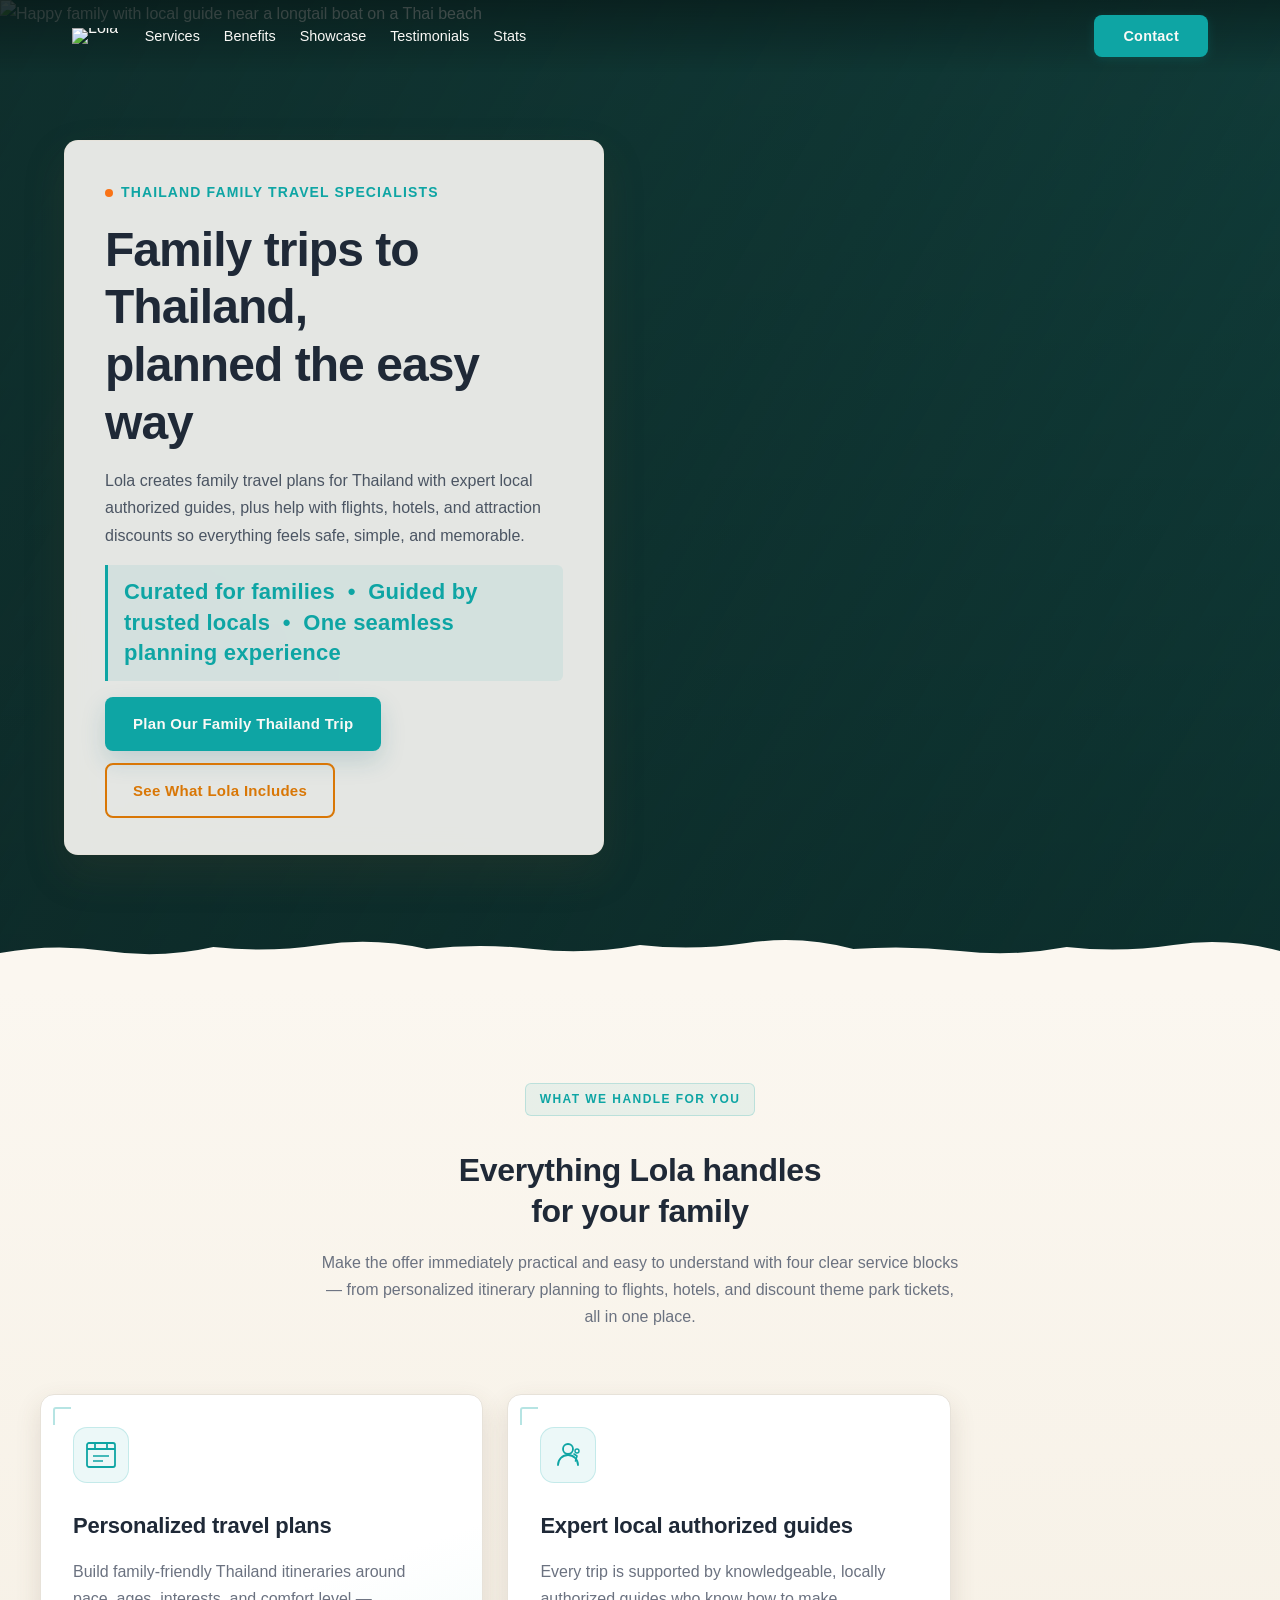
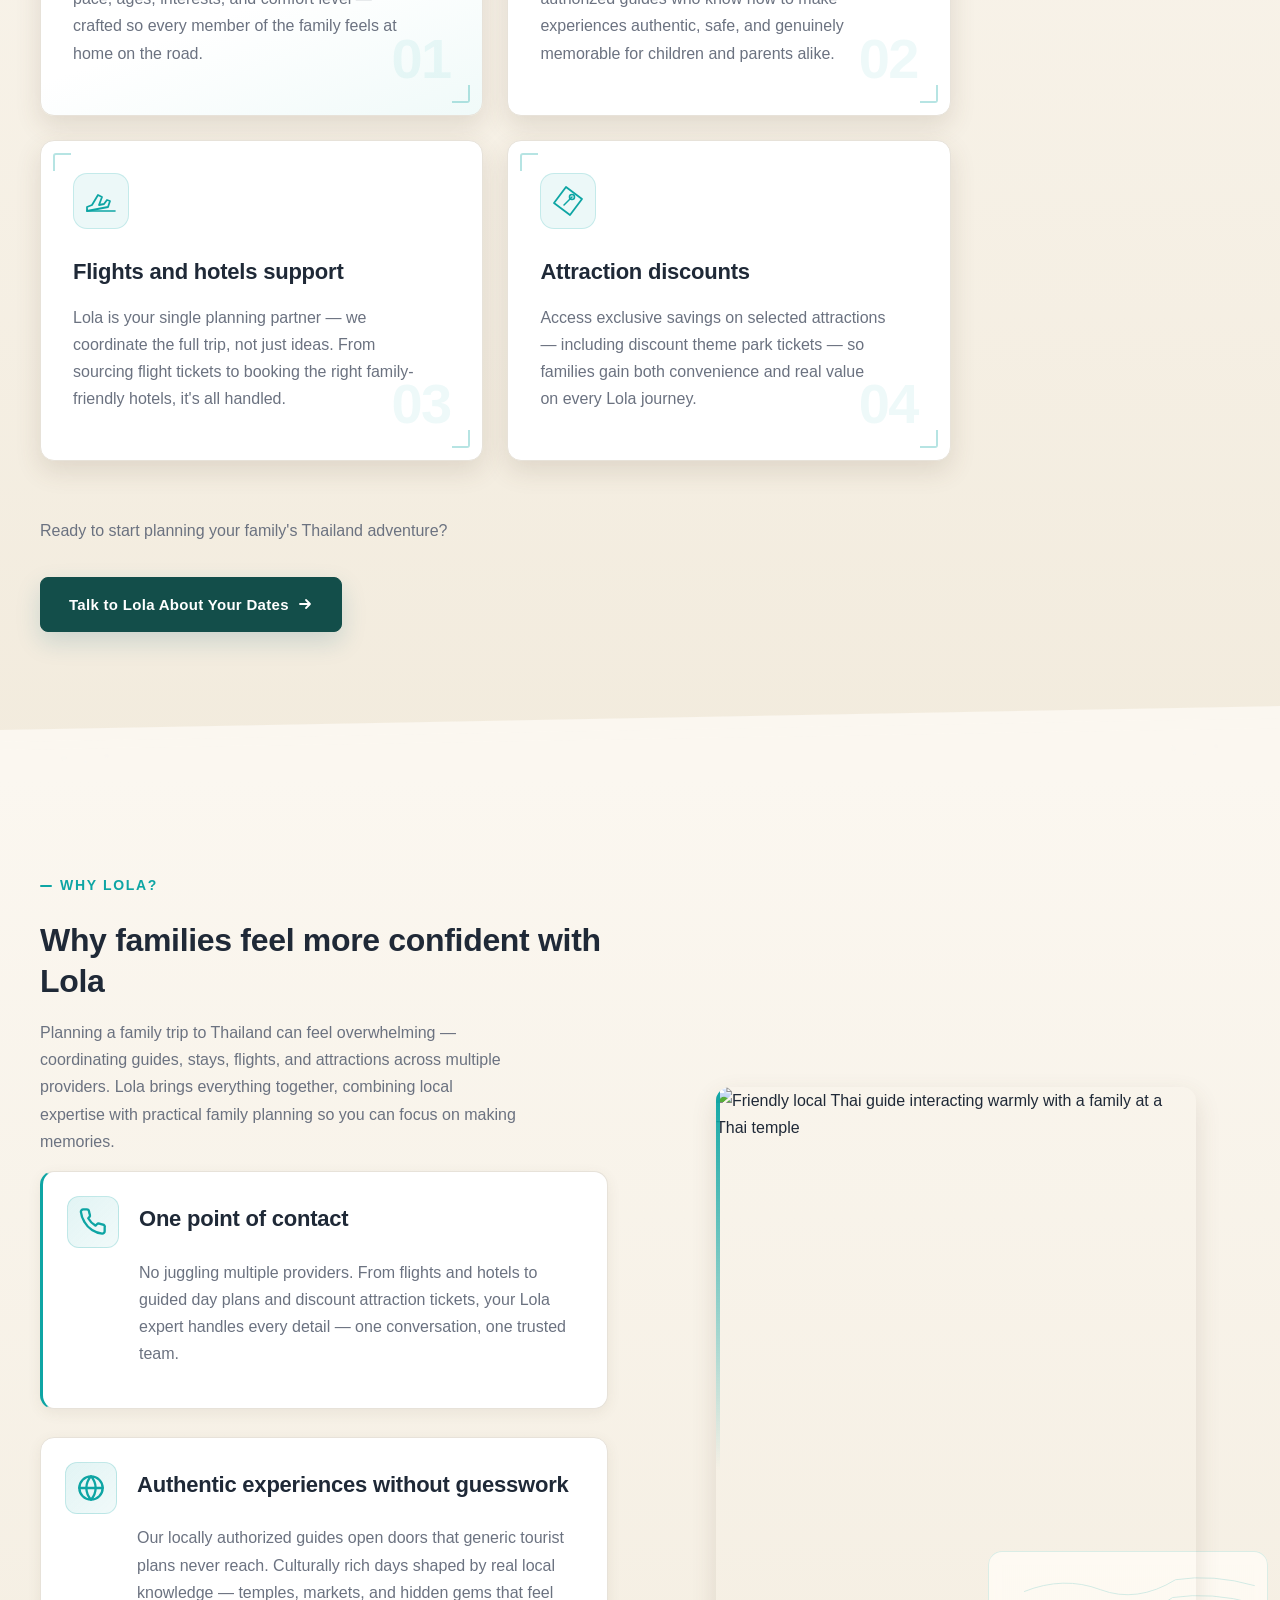
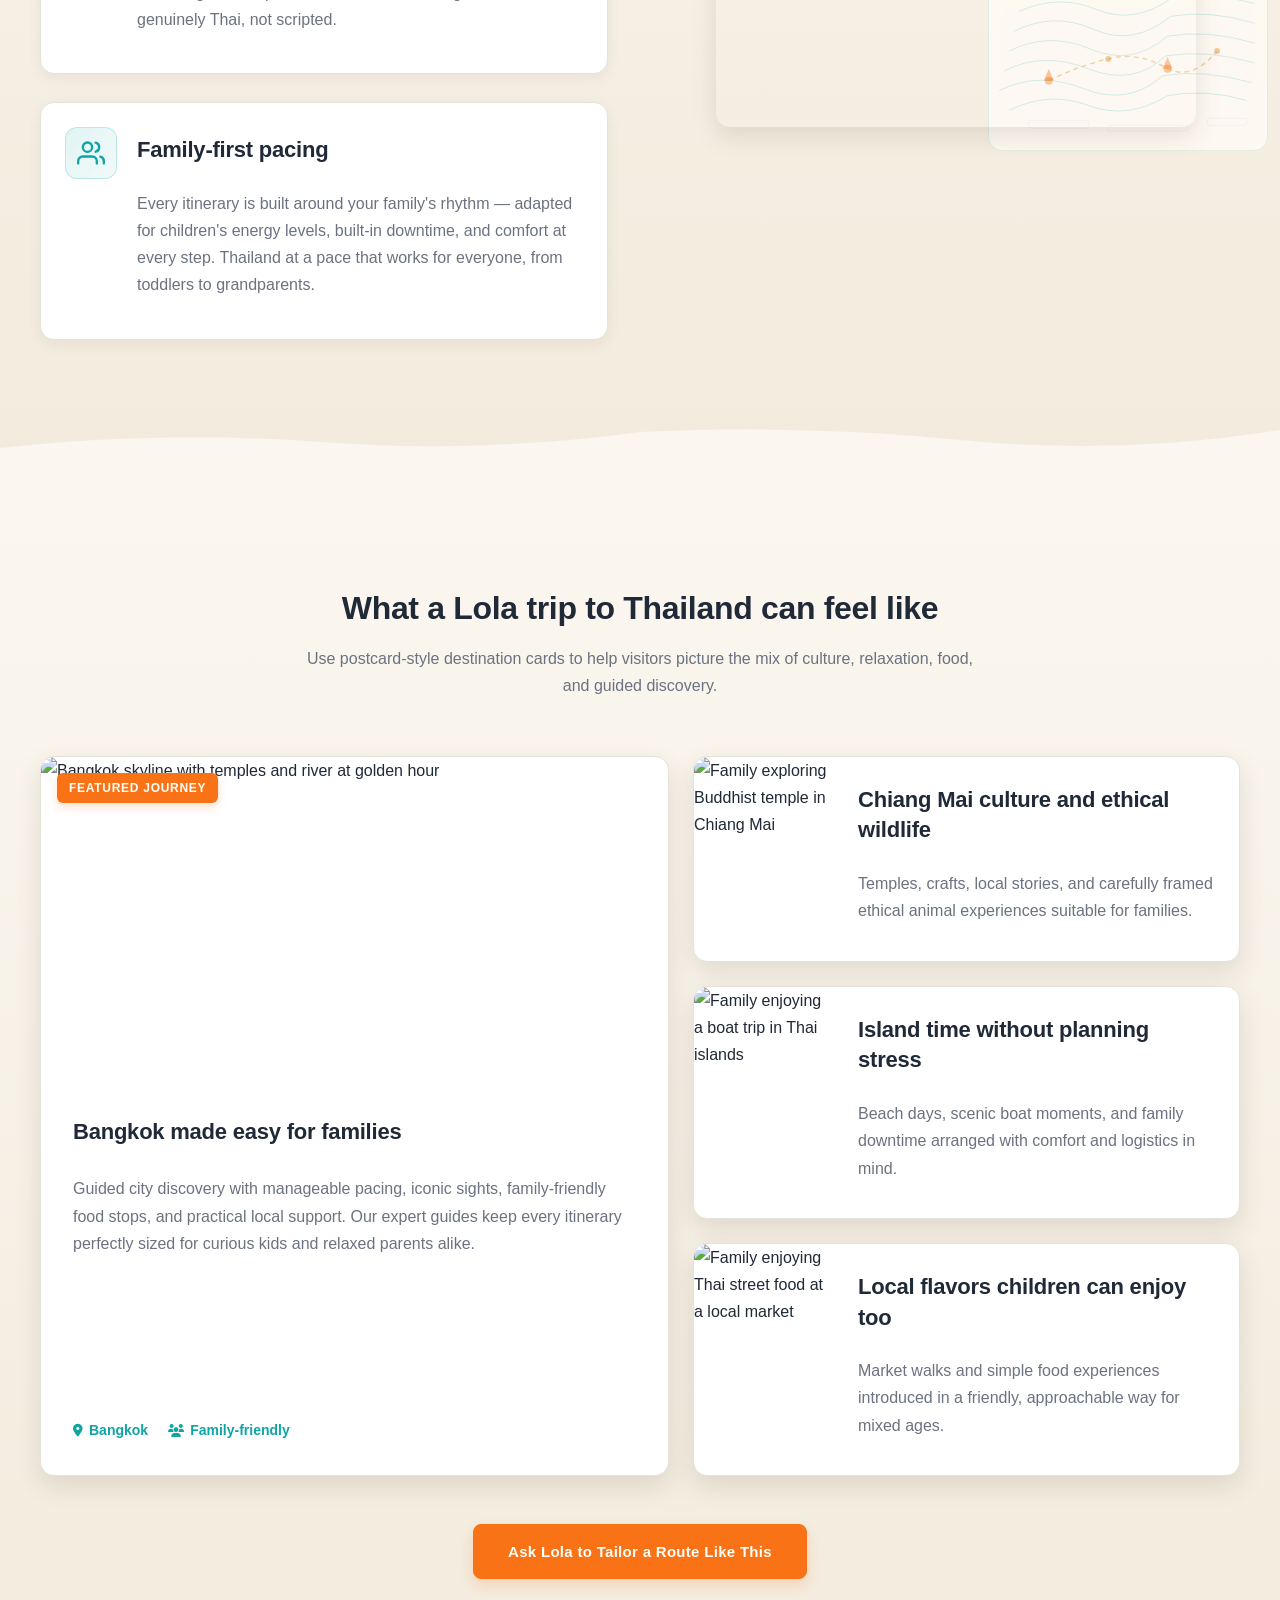
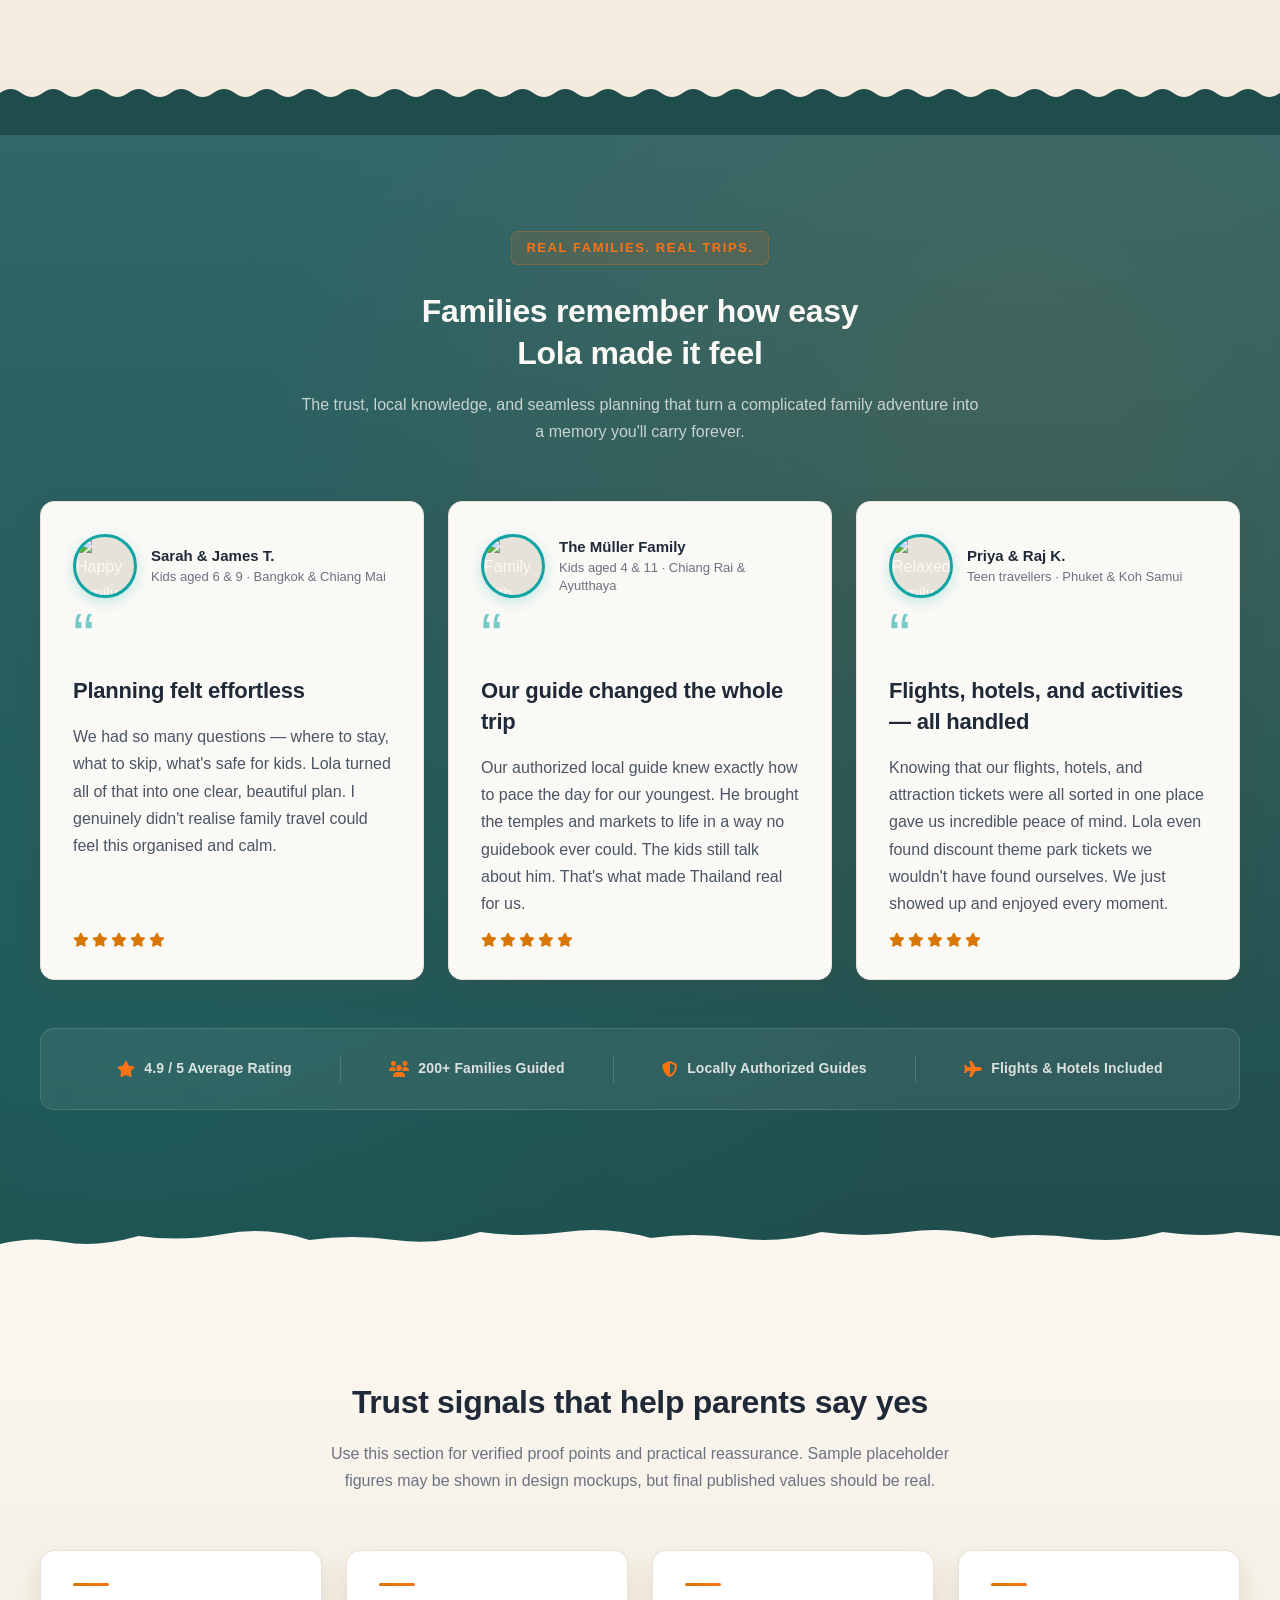
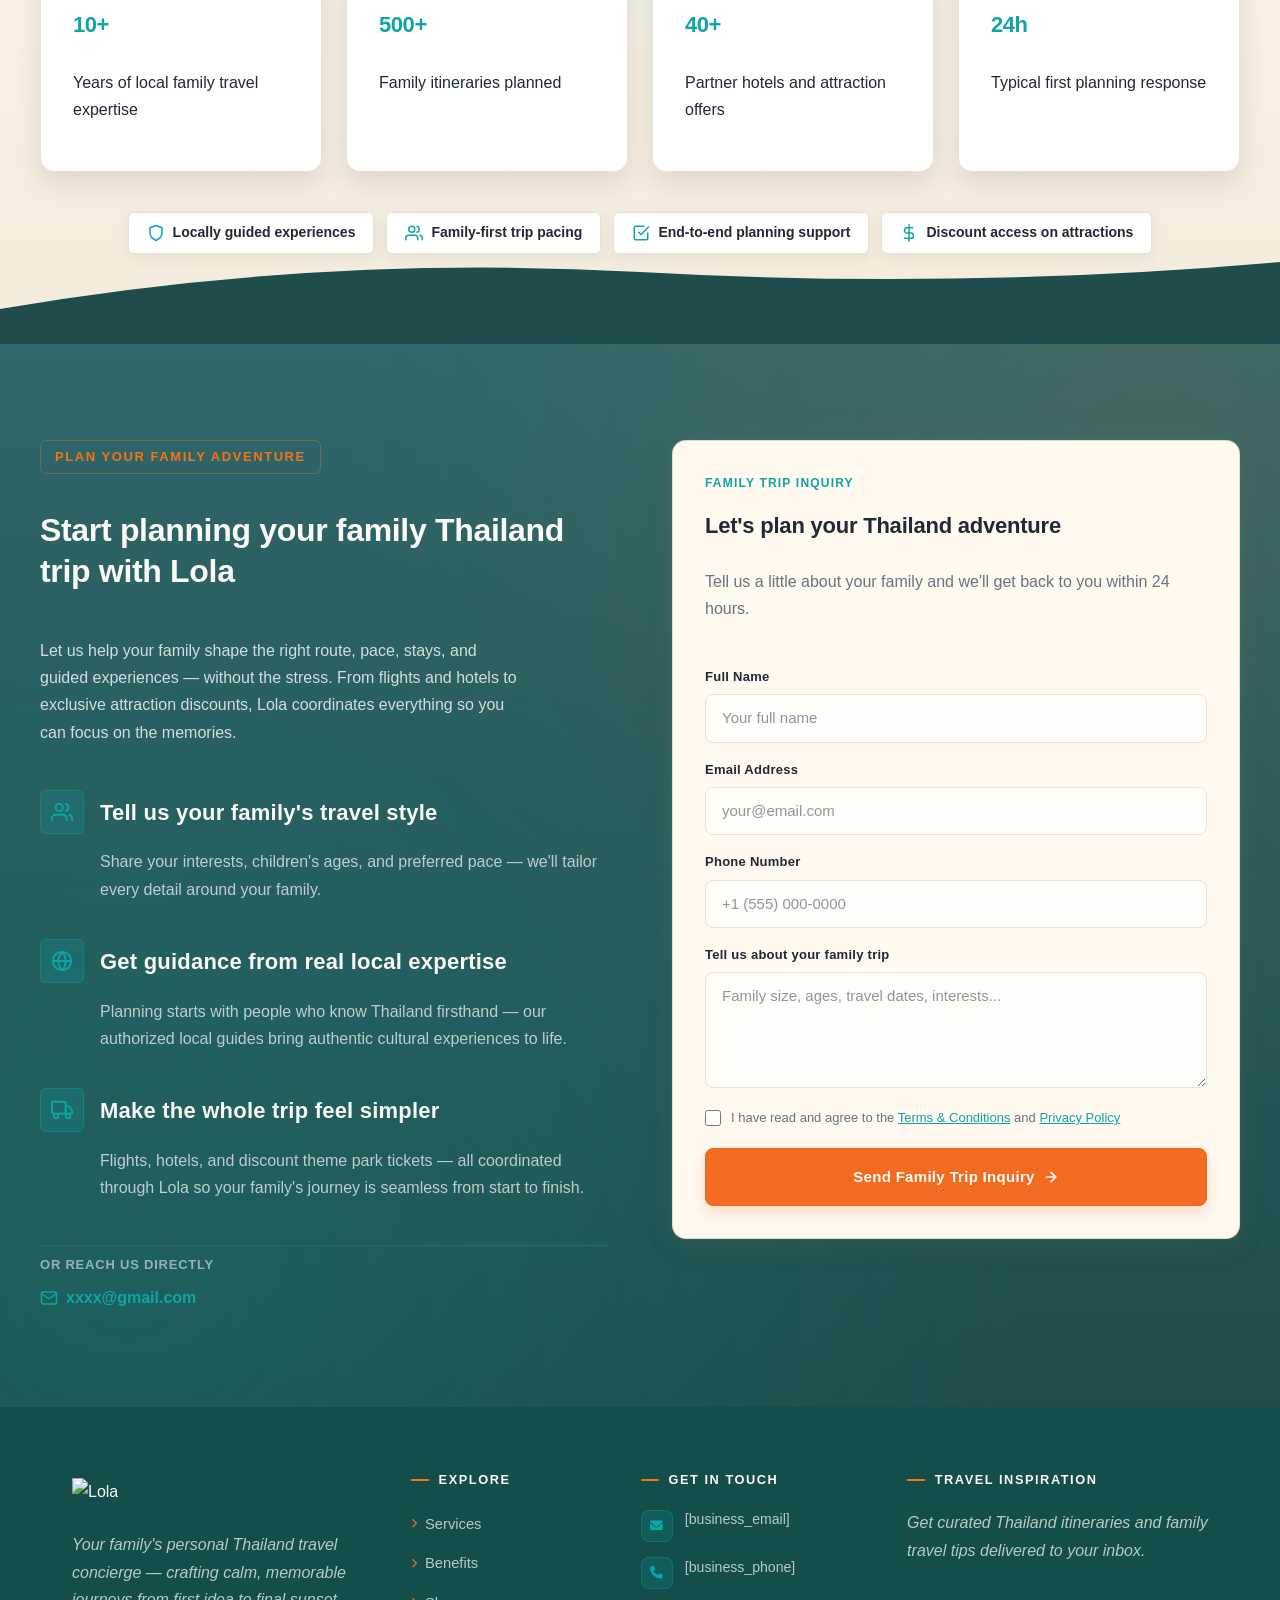
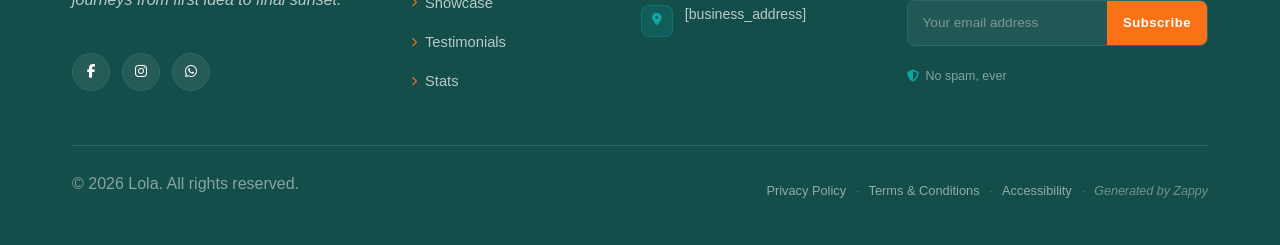
==== commit 645dd6a1: "Background sync: Progressive GitHub Sync" ====
--- a/index.html
+++ b/index.html
@@ -822,16 +822,16 @@
 
     <!-- Centered Intro Block -->
     <div class="home-services-intro">
-      <span class="home-services-eyebrow">What We Handle For You</span>
-      <h2 class="home-services-heading">Everything Lola handles<br>for your family</h2>
+      <p class="zappy-editable"><span class="home-services-eyebrow">What We Handle For You</span>
+      </p><h2 class="home-services-heading">Everything Lola handles<br>for your family</h2>
       <p class="home-services-subtext">Make the offer immediately practical and easy to understand with four clear service blocks — from personalized itinerary planning to flights, hotels, and discount theme park tickets, all in one place.</p>
     </div>
 
     <!-- 2x2 Services Grid -->
-    <div class="home-services-grid">
+    <div class="home-services-grid zappy-preserve-css-grid" id="zappy-auto-grid-1775568082696-u1ettp" data-zappy-auto-grid="true" data-original-item-width="443" data-original-gap="24px" style="--zappy-grid-cols: 443.4px 443.4px; grid-template-columns: 443.4px 443.4px; align-items: stretch !important;" data-zappy-explicit-columns="true">
 
       <!-- Card 1: Personalized Travel Plans -->
-      <article class="home-services-card home-services-card--featured">
+      <article class="home-services-card home-services-card--featured" data-grid-item-index="0">
         <div class="home-services-card-corner home-services-card-corner--tl"></div>
         <div class="home-services-card-corner home-services-card-corner--br"></div>
         <div class="home-services-card-icon-wrap">
@@ -852,7 +852,7 @@
       </article>
 
       <!-- Card 2: Expert Local Guides -->
-      <article class="home-services-card">
+      <article class="home-services-card" data-grid-item-index="1">
         <div class="home-services-card-corner home-services-card-corner--tl"></div>
         <div class="home-services-card-corner home-services-card-corner--br"></div>
         <div class="home-services-card-icon-wrap">
@@ -871,7 +871,7 @@
       </article>
 
       <!-- Card 3: Flights & Hotels -->
-      <article class="home-services-card">
+      <article class="home-services-card" data-grid-item-index="2">
         <div class="home-services-card-corner home-services-card-corner--tl"></div>
         <div class="home-services-card-corner home-services-card-corner--br"></div>
         <div class="home-services-card-icon-wrap">
@@ -888,7 +888,7 @@
       </article>
 
       <!-- Card 4: Attraction Discounts -->
-      <article class="home-services-card">
+      <article class="home-services-card" data-grid-item-index="3">
         <div class="home-services-card-corner home-services-card-corner--tl"></div>
         <div class="home-services-card-corner home-services-card-corner--br"></div>
         <div class="home-services-card-icon-wrap">
@@ -908,15 +908,15 @@
     </div>
 
     <!-- Supporting CTA -->
-    <div class="home-services-cta-wrap">
+    <div class="home-services-cta-wrap" style="text-align: center !important; display: flex !important; justify-content: center !important; align-items: flex-start !important; width: 100% !important;">
       <p class="home-services-cta-hint">Ready to start planning your family's Thailand adventure?</p>
-      <a href="#contact" class="home-services-cta-btn">
+      <p class="zappy-editable"><a href="/" class="home-services-cta-btn" data-element-type="button" data-element-id="btn-1775568082524-t93x9ivhm" data-native-element="true" style="outline: none; border-color: rgb(19, 78, 74) !important; color: rgb(255, 255, 255) !important; background-color: rgb(19, 78, 74) !important; background-image: none !important;">
         Talk to Lola About Your Dates
         <svg width="16" height="16" viewBox="0 0 16 16" fill="none" aria-hidden="true" xmlns="http://www.w3.org/2000/svg">
           <path d="M3 8h10M9 4l4 4-4 4" stroke="currentColor" stroke-width="1.8" stroke-linecap="round" stroke-linejoin="round"></path>
         </svg>
       </a>
-    </div>
+    </p></div>
 
   </div>
 
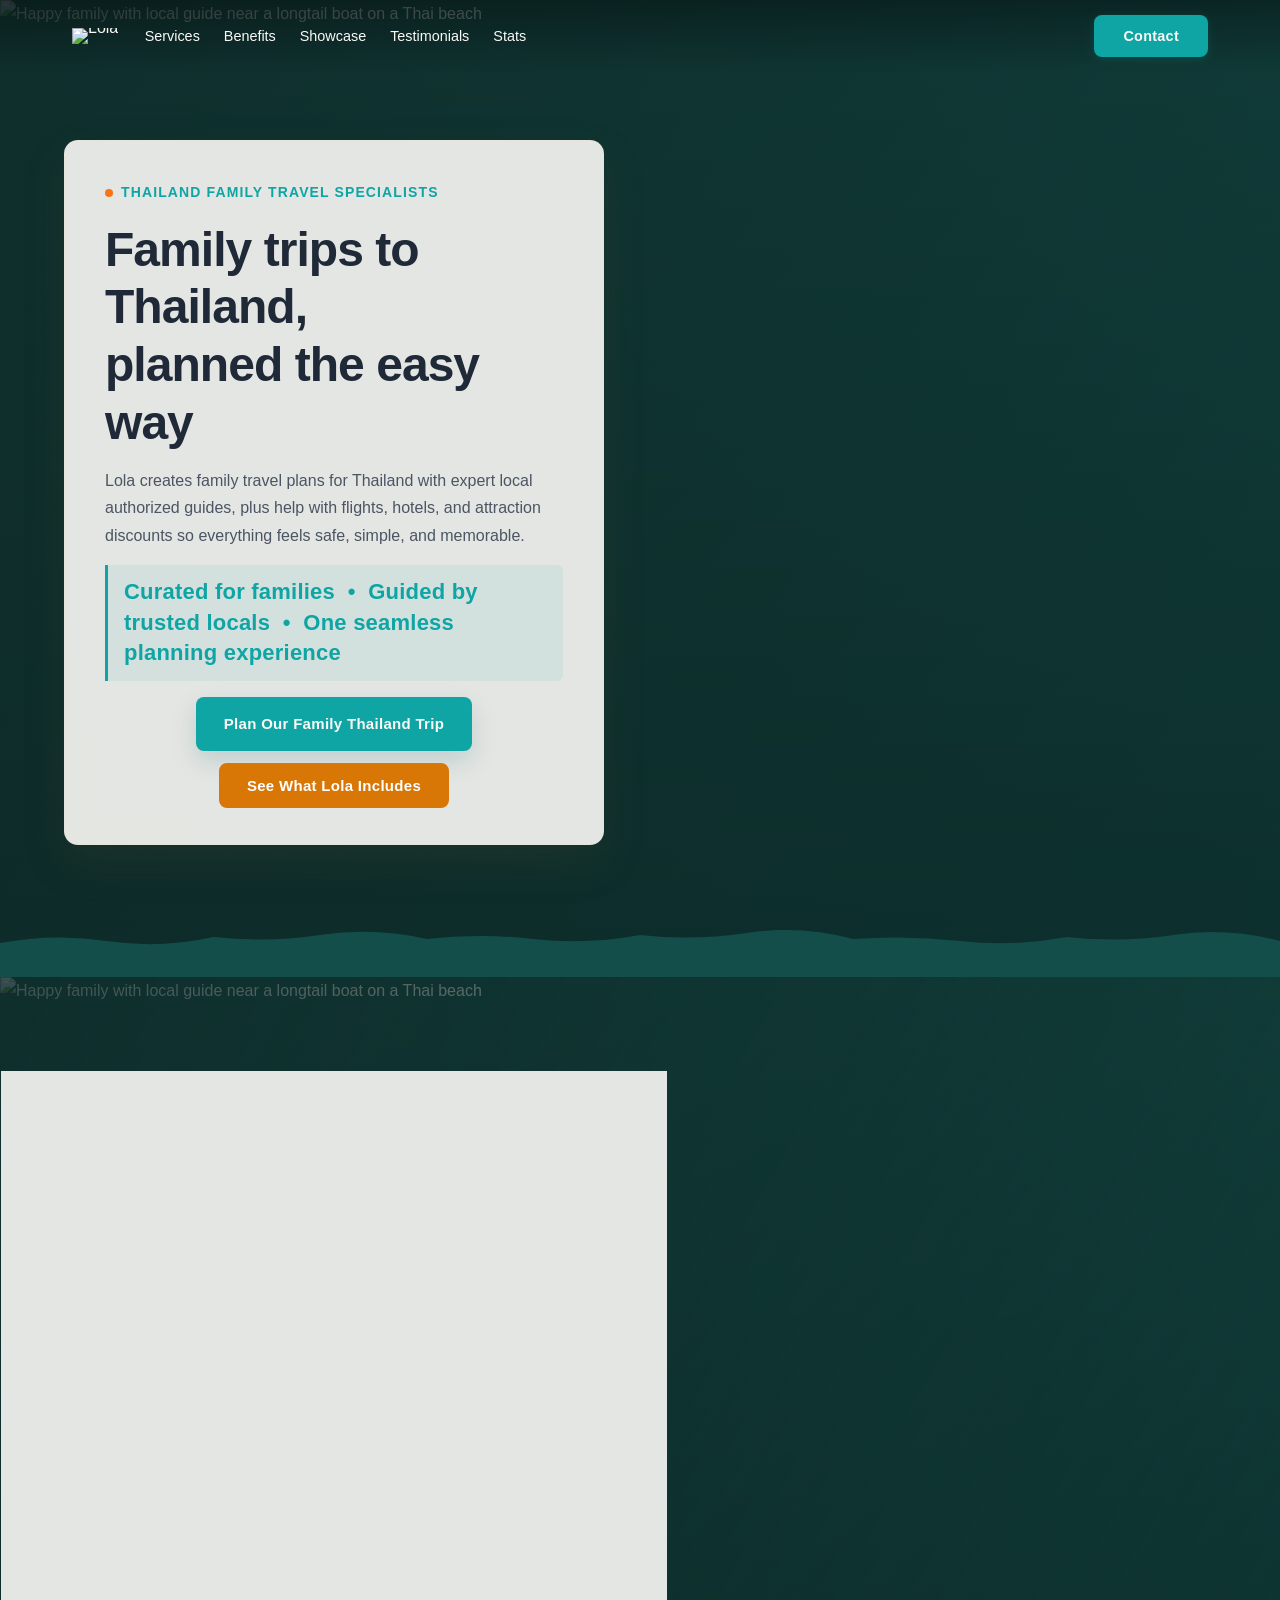
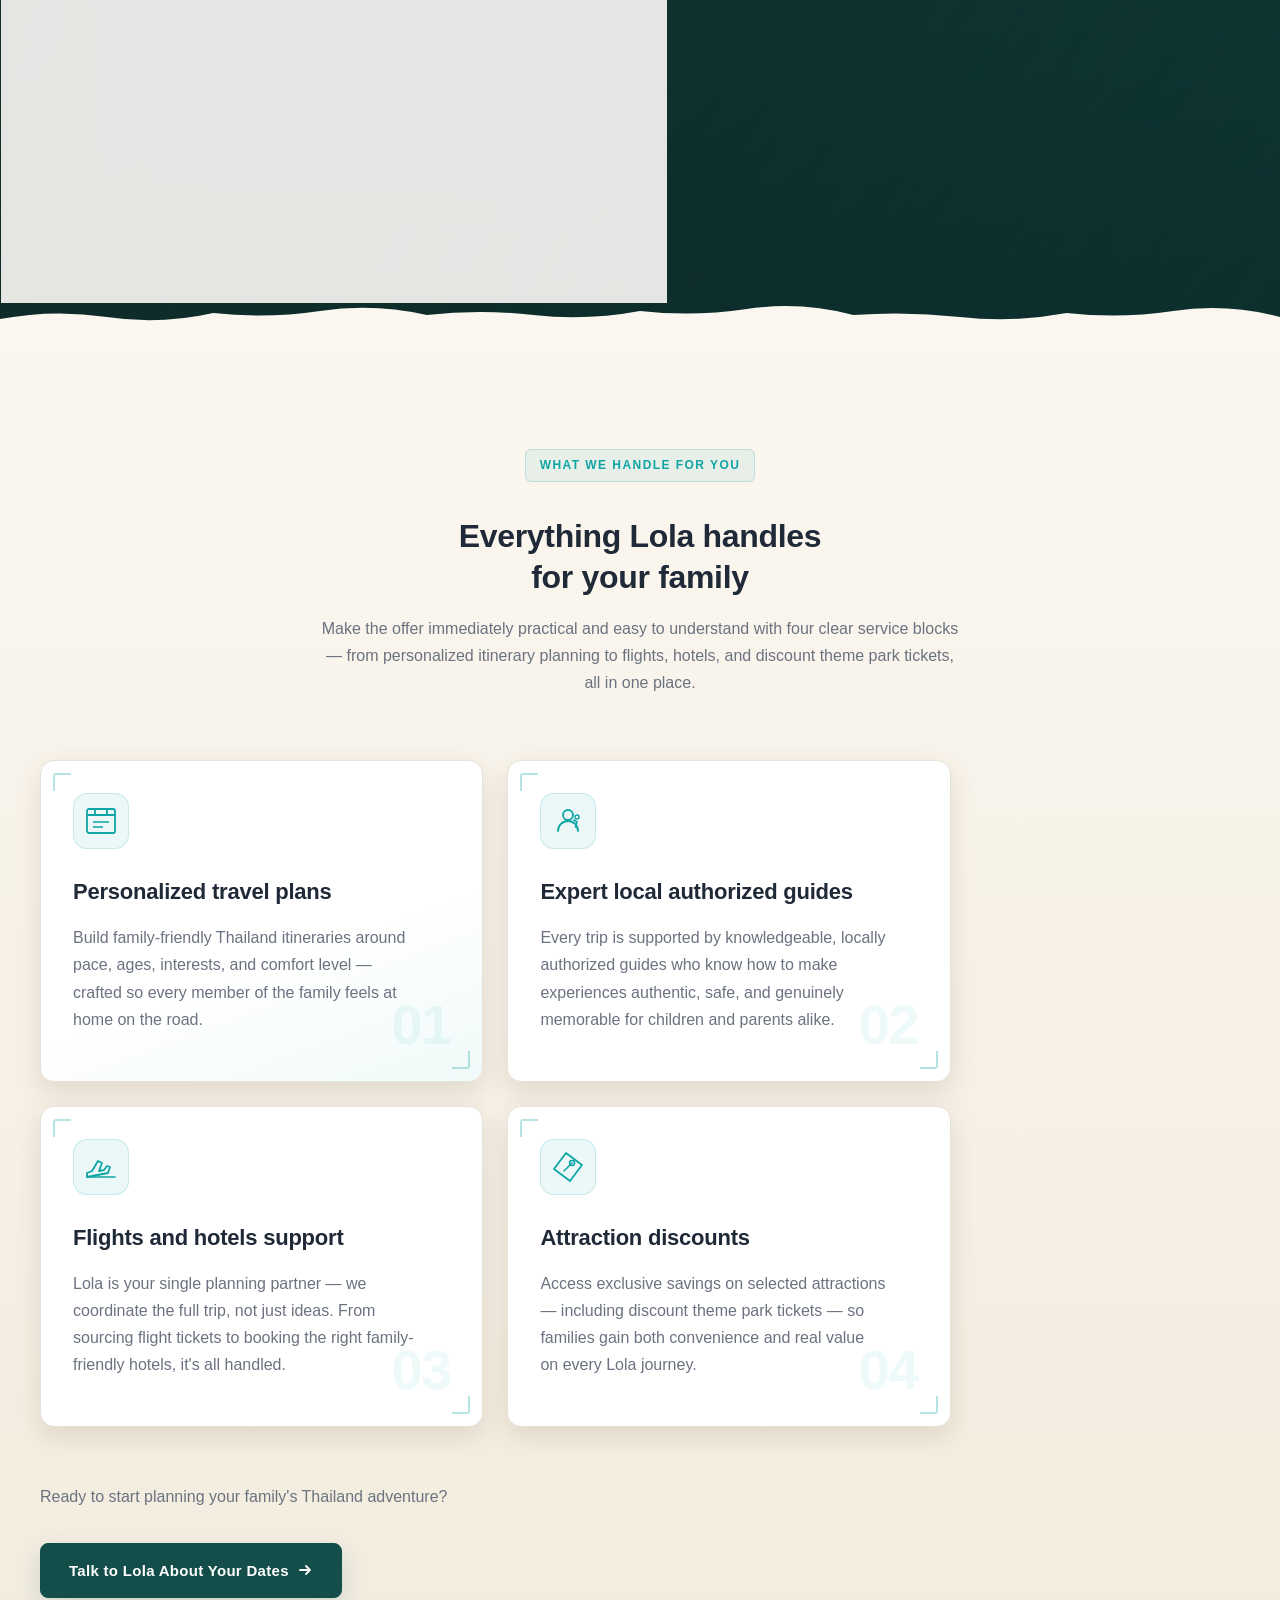
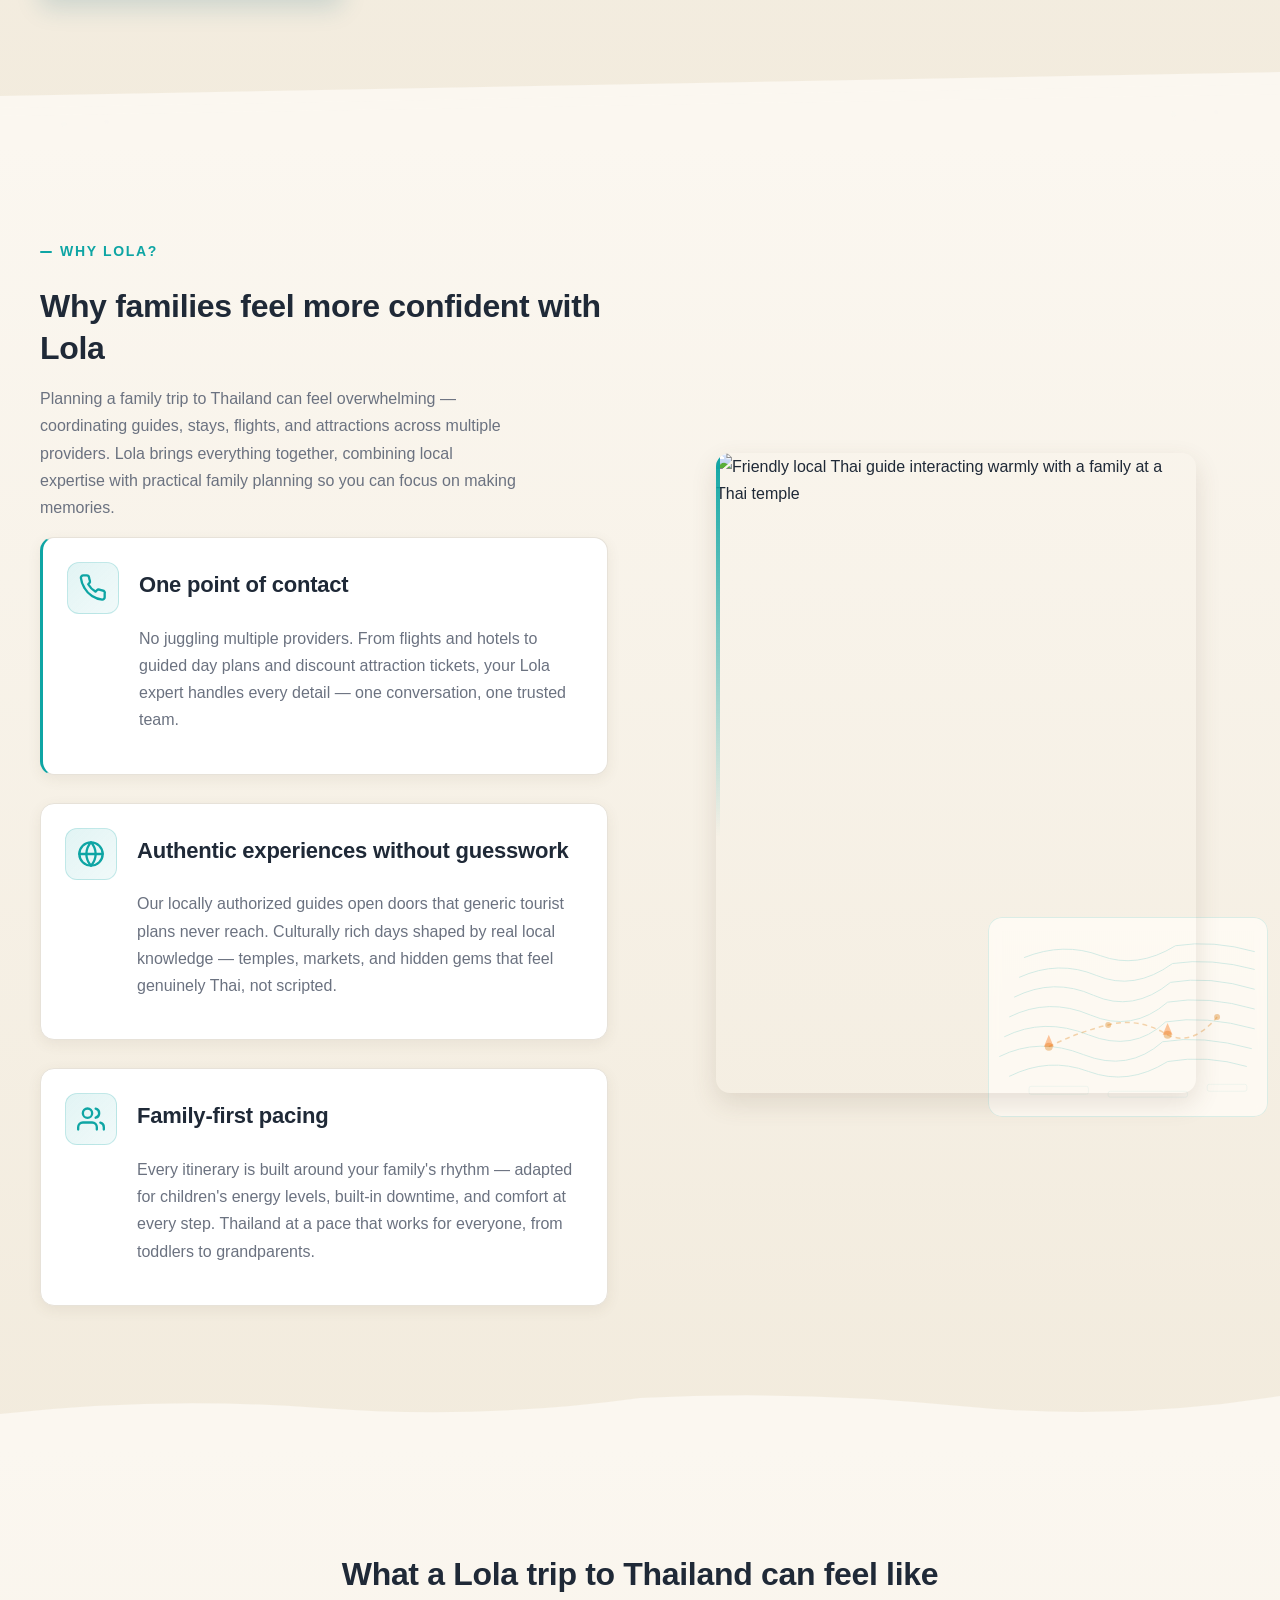
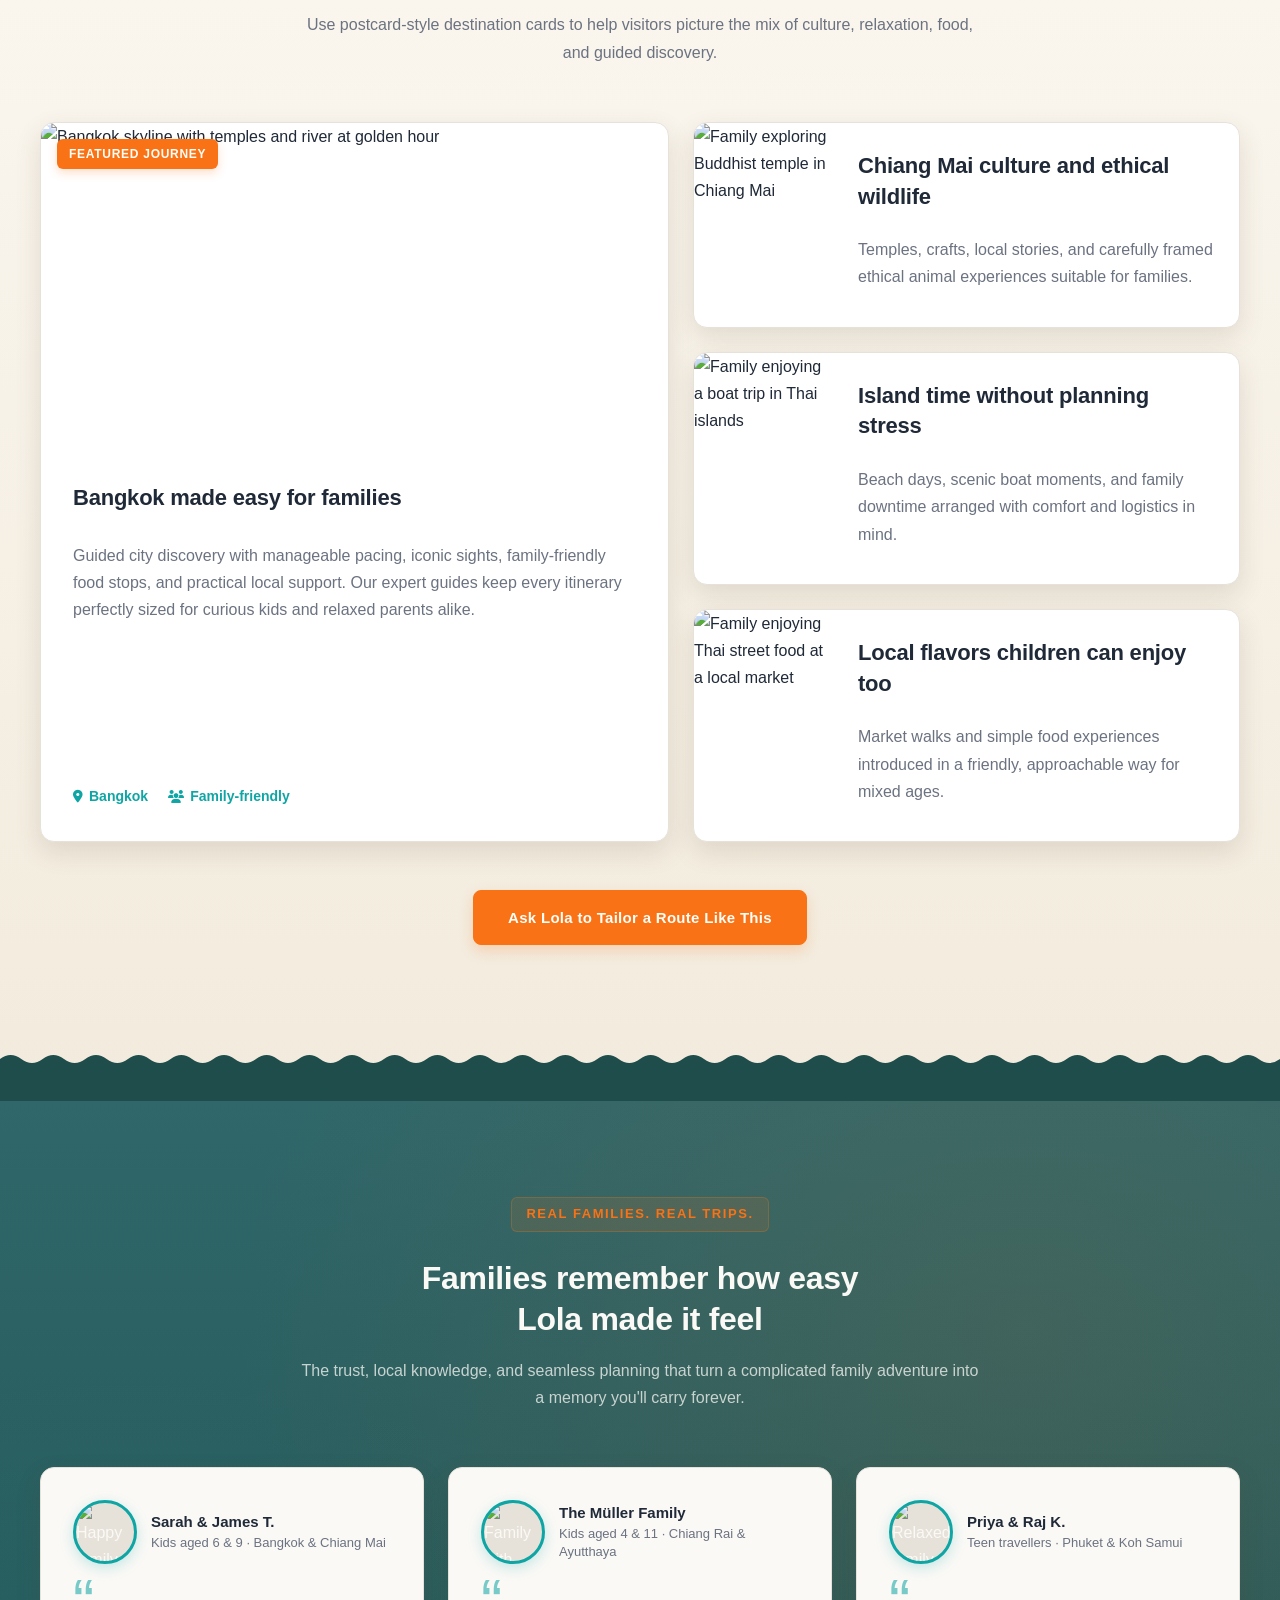
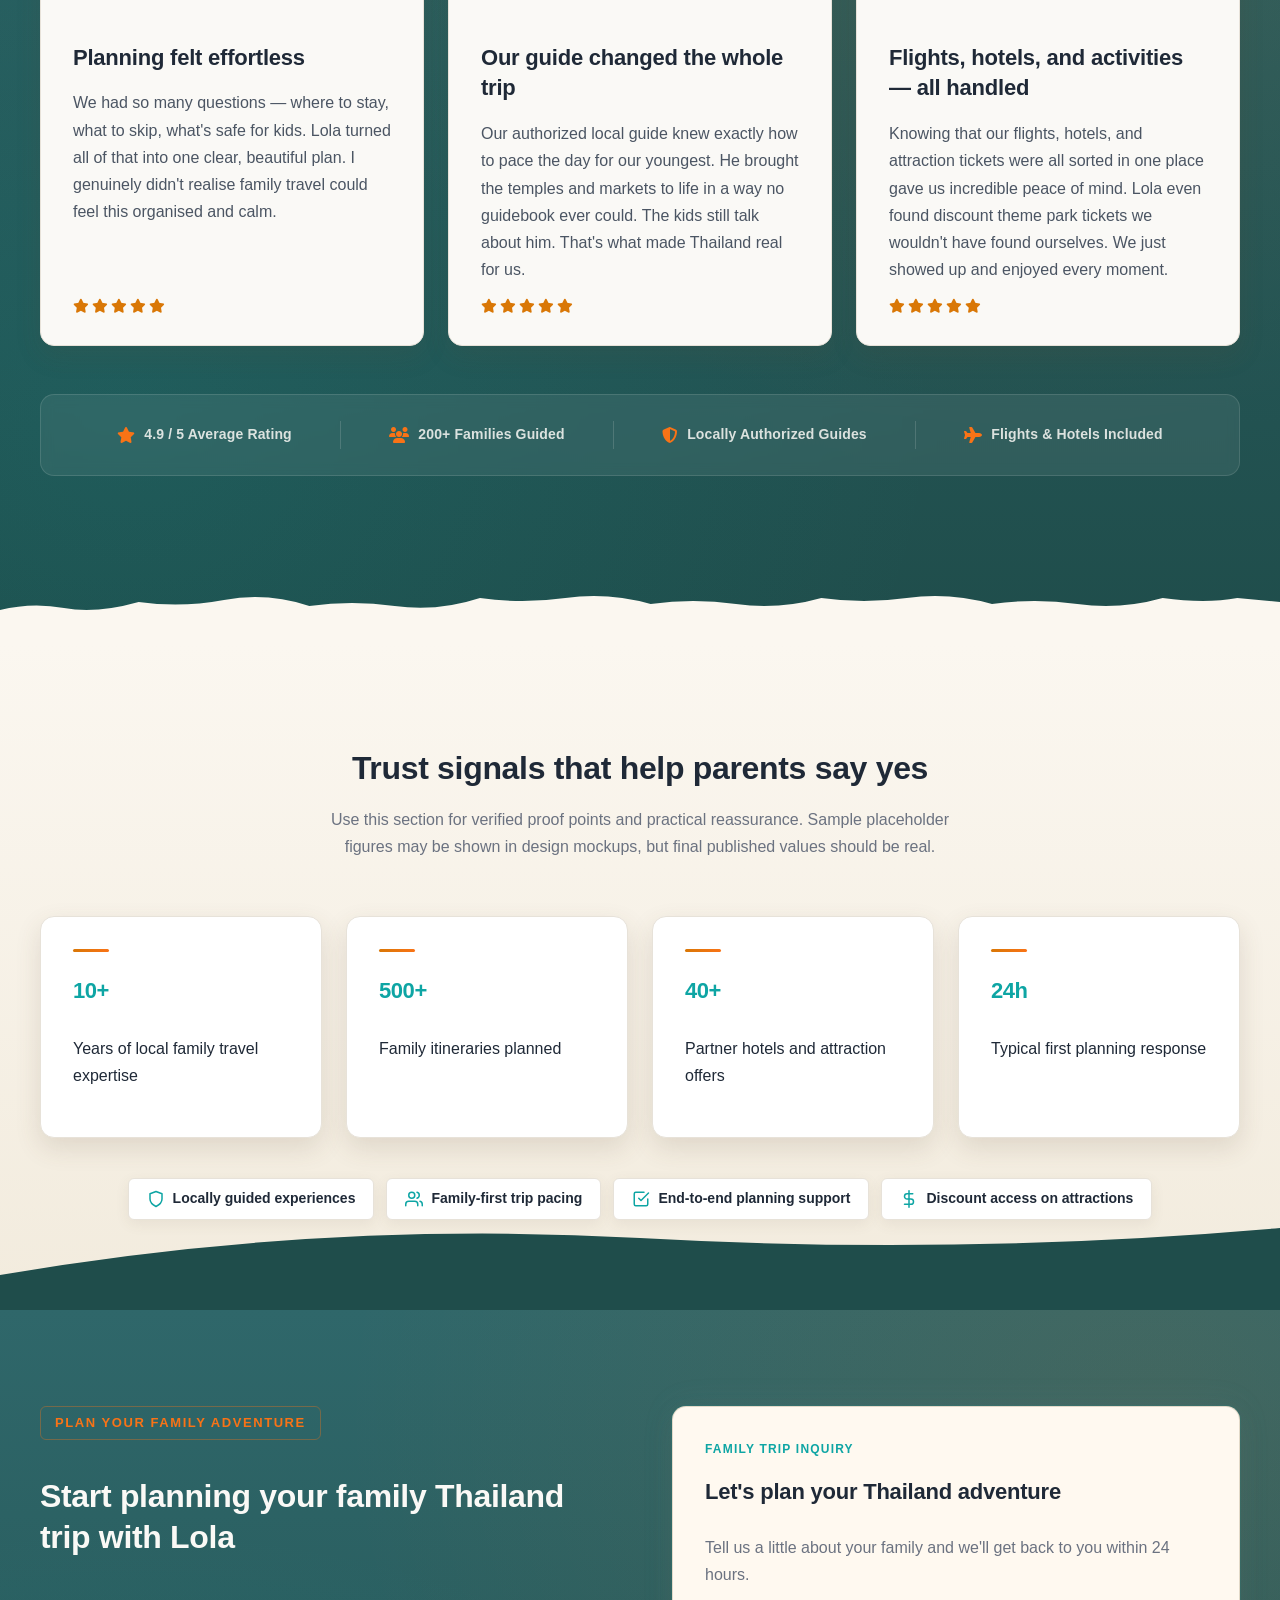
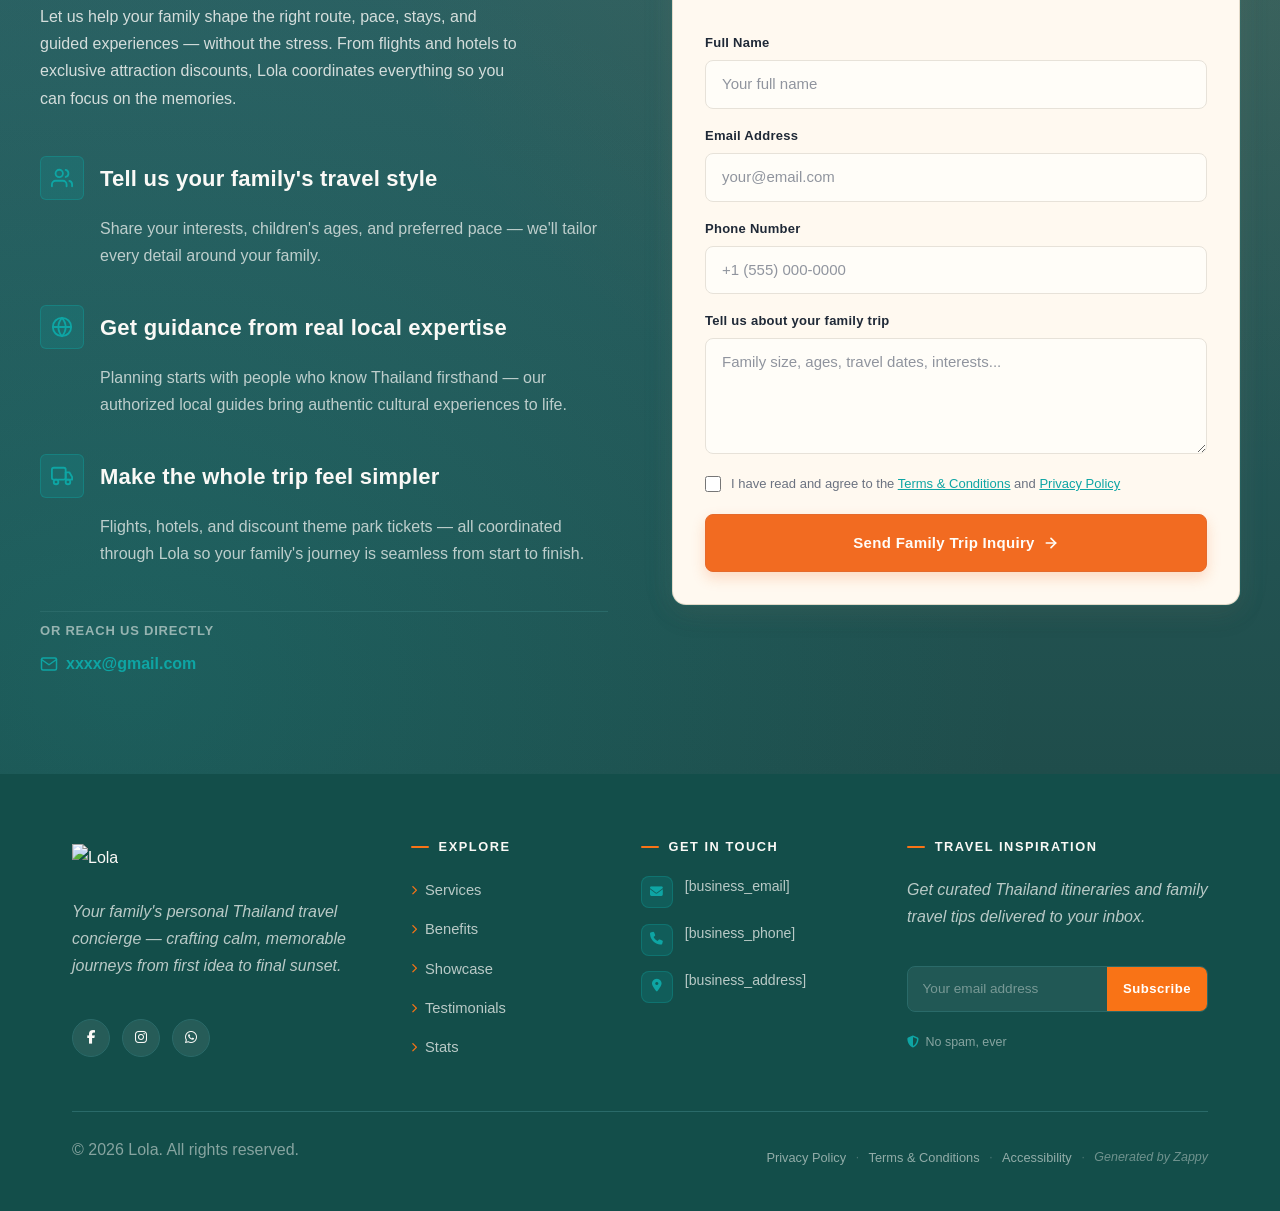
==== commit 56485d23: "Background sync: Progressive GitHub Sync" ====
--- a/index.html
+++ b/index.html
@@ -786,7 +786,7 @@
     <section id="hero" class="home-hero-section" data-layout-spec="Home-hero" data-hero-type="fullscreen-scrim">
   <!-- Background Image -->
   <div class="home-hero-bg">
-    <img data-hero-bg="true" data-placeholder="home-hero-image-1" data-context="A joyful family of four — parents and two young children — standing with a warm, smiling Thai local guide near a traditional longtail boat on a sun-drenched turquoise beach in Thailand. Morning golden light, lush green hills in the background, the family looking relaxed and excited. Photorealistic travel photography, vibrant tropical colors, authentic cultural atmosphere." width="1200" height="700" src="/assets/site-home-hero-image-1.webp" alt="Happy family with local guide near a longtail boat on a Thai beach" class="home-hero-img">
+    <img data-hero-bg="true" data-placeholder="home-hero-image-1" data-context="A joyful family of four — parents and two young children — standing with a warm, smiling Thai local guide near a traditional longtail boat on a sun-drenched turquoise beach in Thailand. Morning golden light, lush green hills in the background, the family looking relaxed and excited. Photorealistic travel photography, vibrant tropical colors, authentic cultural atmosphere." width="1200" height="700" src="/assets/site-home-hero-image-1.webp" alt="Happy family with local guide near a longtail boat on a Thai beach" class="home-hero-img" data-hero-background="true" data-element-type="image" data-element-id="img-1775568082641-3rsp5pmub">
   </div>
 
   <!-- Scrim Overlay -->
@@ -802,9 +802,41 @@
       <h1 class="home-hero-h1">Family trips to Thailand,<br>planned the easy way</h1>
       <p class="home-hero-body">Lola creates family travel plans for Thailand with expert local authorized guides, plus help with flights, hotels, and attraction discounts so everything feels safe, simple, and memorable.</p>
       <h3 class="home-hero-trust">Curated for families &nbsp;•&nbsp; Guided by trusted locals &nbsp;•&nbsp; One seamless planning experience</h3>
-      <div class="home-hero-ctas">
-        <a href="#contact" class="home-hero-btn-primary">Plan Our Family Thailand Trip</a>
-        <a href="#services" class="home-hero-btn-secondary">See What Lola Includes</a>
+      <div class="home-hero-ctas" style="text-align: center !important; display: flex !important; justify-content: center !important; align-items: flex-start !important; width: 100% !important;">
+        <a href="#contact" class="home-hero-btn-primary" data-element-type="button" data-element-id="btn-1775568082523-akkkd59vz" data-native-element="true" style="outline: none;">Plan Our Family Thailand Trip</a>
+        <a href="/" class="home-hero-btn-secondary btn btn-primary" data-element-type="button" data-element-id="btn-1775568082523-ms9ecs24a" data-native-element="true" style="outline: none; border-color: rgb(217, 119, 6) !important; color: rgb(255, 255, 255) !important; background-color: rgb(217, 119, 6) !important; background-image: none !important;">See What Lola Includes</a>
+      </div>
+    </div>
+  </div>
+
+  <!-- Bottom Divider -->
+  <div class="home-hero-divider-wrapper">
+    <svg data-no-icon-edit="true" aria-hidden="true" viewBox="0 0 1440 72" preserveAspectRatio="none" xmlns="http://www.w3.org/2000/svg">
+      <path d="M0,72 L0,38 Q60,28 120,36 T240,32 Q300,38 360,30 T480,34 Q540,28 600,34 T720,30 Q780,36 840,28 T960,34 Q1020,30 1080,36 T1200,32 Q1260,38 1320,30 T1440,36 L1440,72 Z" fill="var(--bg-dark)"></path>
+    </svg>
+  </div>
+</section><section id="hero-dup-1775568270260" class="home-hero-section" data-layout-spec="Home-hero" data-hero-type="fullscreen-scrim">
+  <!-- Background Image -->
+  <div class="home-hero-bg">
+    <img data-hero-bg="true" data-placeholder="home-hero-image-1" data-context="A joyful family of four — parents and two young children — standing with a warm, smiling Thai local guide near a traditional longtail boat on a sun-drenched turquoise beach in Thailand. Morning golden light, lush green hills in the background, the family looking relaxed and excited. Photorealistic travel photography, vibrant tropical colors, authentic cultural atmosphere." width="1200" height="700" src="/assets/site-home-hero-image-1.webp" alt="Happy family with local guide near a longtail boat on a Thai beach" class="home-hero-img" data-hero-background="true" data-element-type="image" data-element-id="img-1775568082641-3rsp5pmub">
+  </div>
+
+  <!-- Scrim Overlay -->
+  <div class="home-hero-scrim" aria-hidden="true"></div>
+
+  <!-- Content Card -->
+  <div class="home-hero-content-wrap">
+    <div class="home-hero-card">
+      <div class="home-hero-eyebrow">
+        <span class="home-hero-eyebrow-dot"></span>
+        <span>Thailand Family Travel Specialists</span>
+      </div>
+      <h1 class="home-hero-h1">Family trips to Thailand,<br>planned the easy way</h1>
+      <p class="home-hero-body">Lola creates family travel plans for Thailand with expert local authorized guides, plus help with flights, hotels, and attraction discounts so everything feels safe, simple, and memorable.</p>
+      <h3 class="home-hero-trust">Curated for families &nbsp;•&nbsp; Guided by trusted locals &nbsp;•&nbsp; One seamless planning experience</h3>
+      <div class="home-hero-ctas" style="text-align: center !important; display: flex !important; justify-content: center !important; align-items: flex-start !important; width: 100% !important;">
+        <a href="#contact" class="home-hero-btn-primary" data-element-type="button" data-element-id="btn-1775568082523-akkkd59vz" data-native-element="true" style="outline: none;">Plan Our Family Thailand Trip</a>
+        <a href="/" class="home-hero-btn-secondary btn btn-primary" data-element-type="button" data-element-id="btn-1775568082523-ms9ecs24a" data-native-element="true" style="outline: none; border-color: rgb(217, 119, 6) !important; color: rgb(255, 255, 255) !important; background-color: rgb(217, 119, 6) !important; background-image: none !important;">See What Lola Includes</a>
       </div>
     </div>
   </div>
